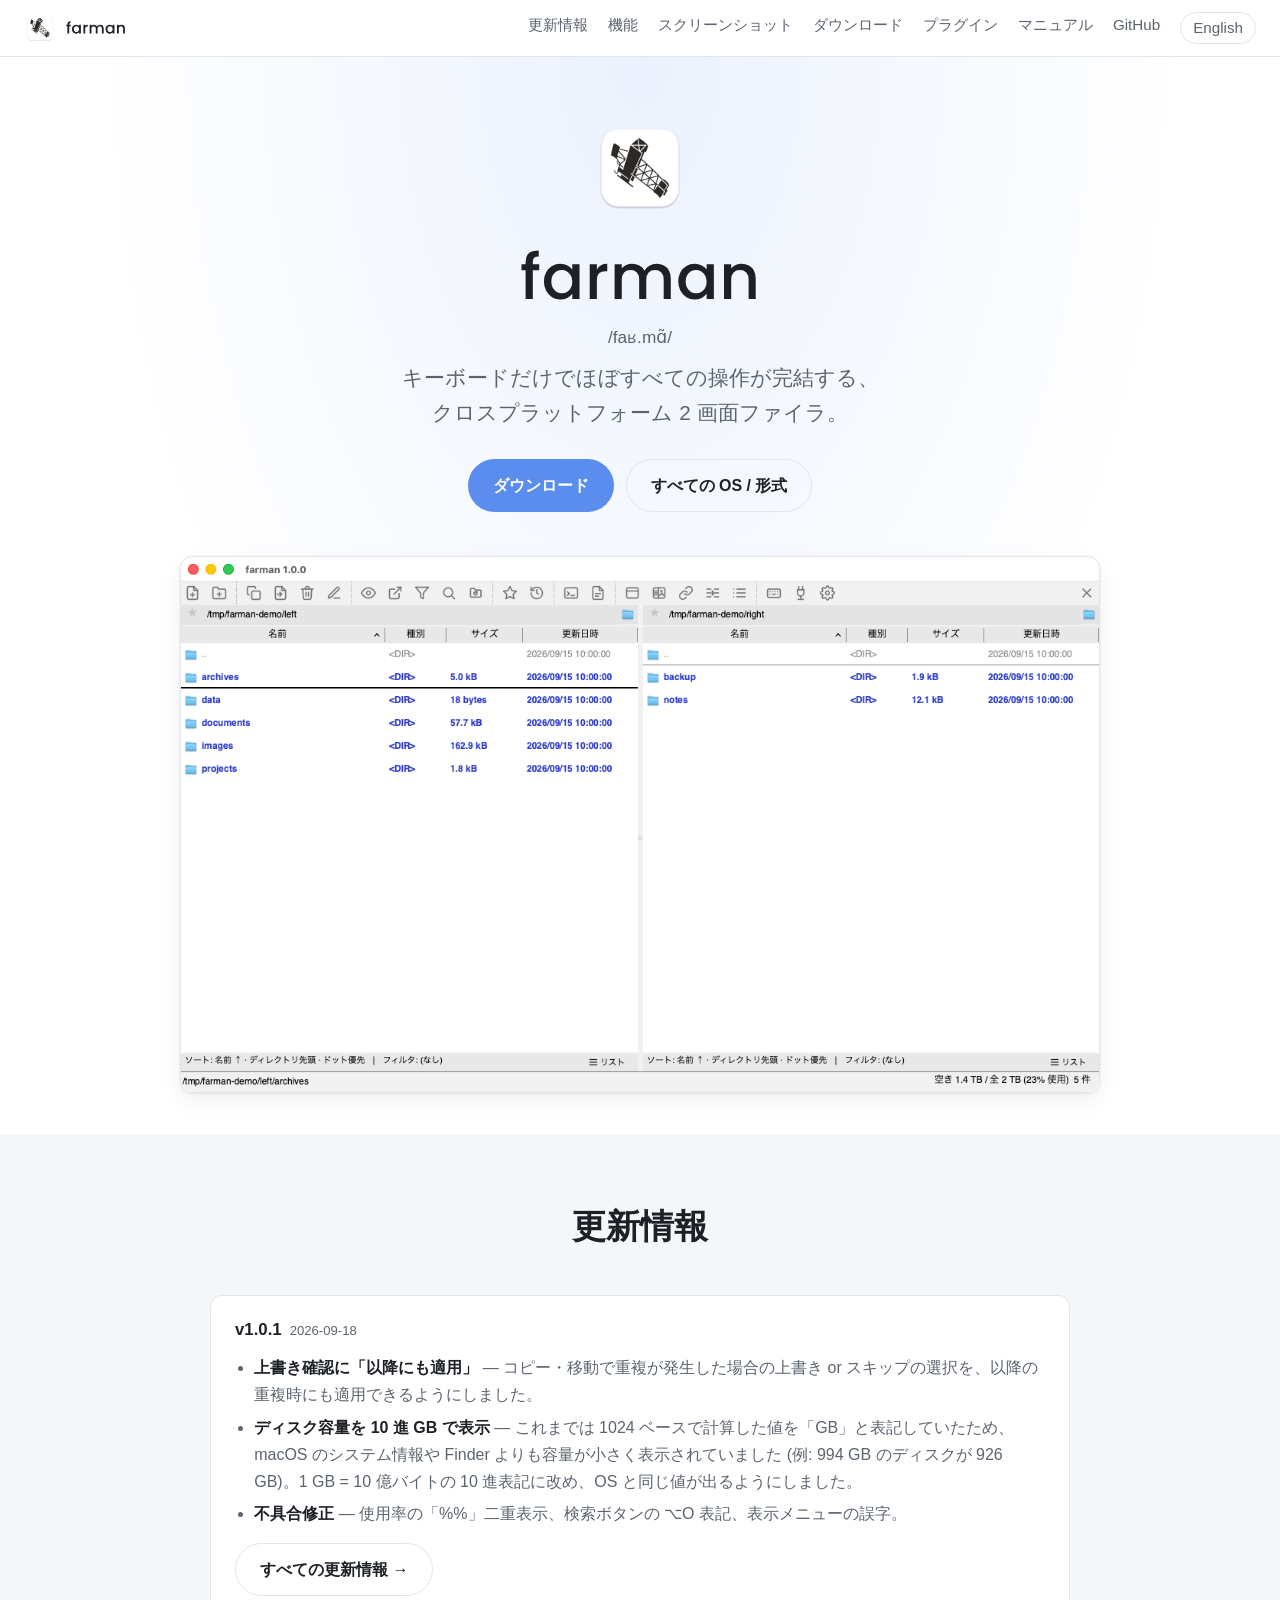
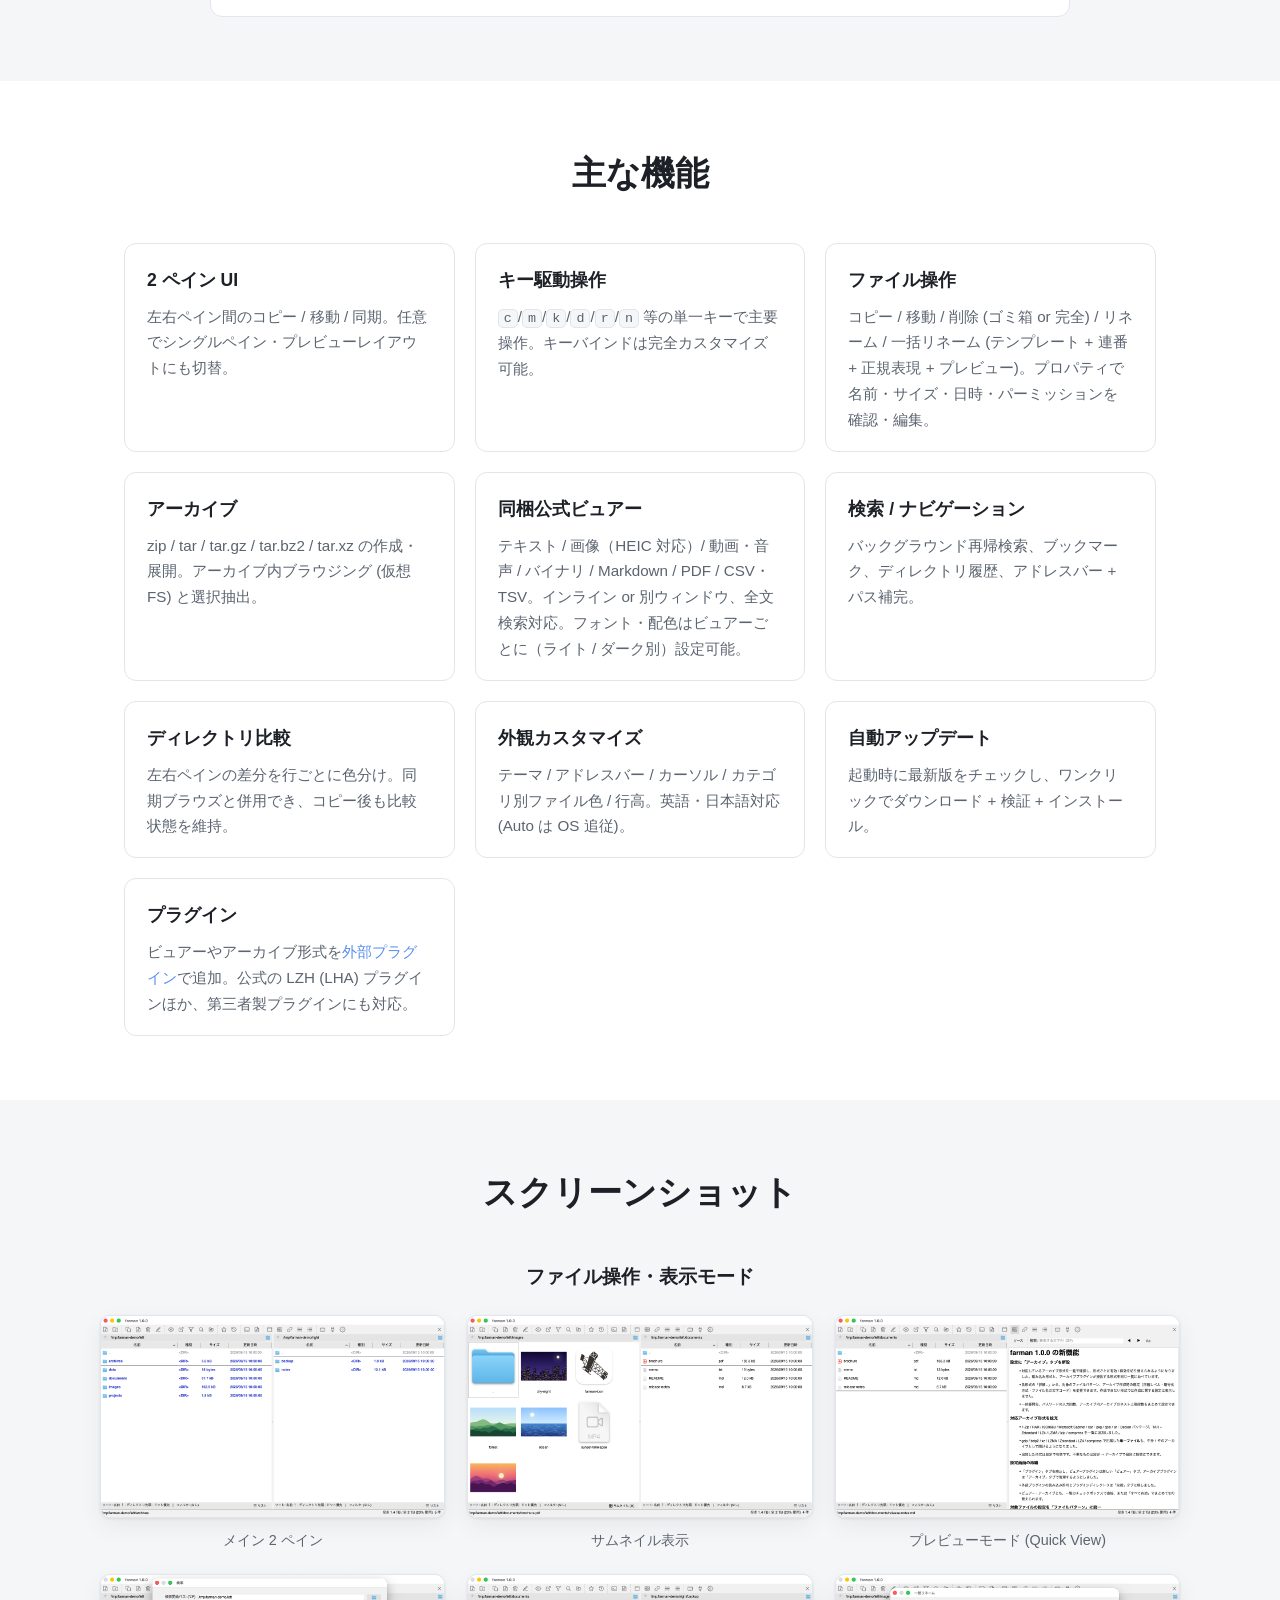
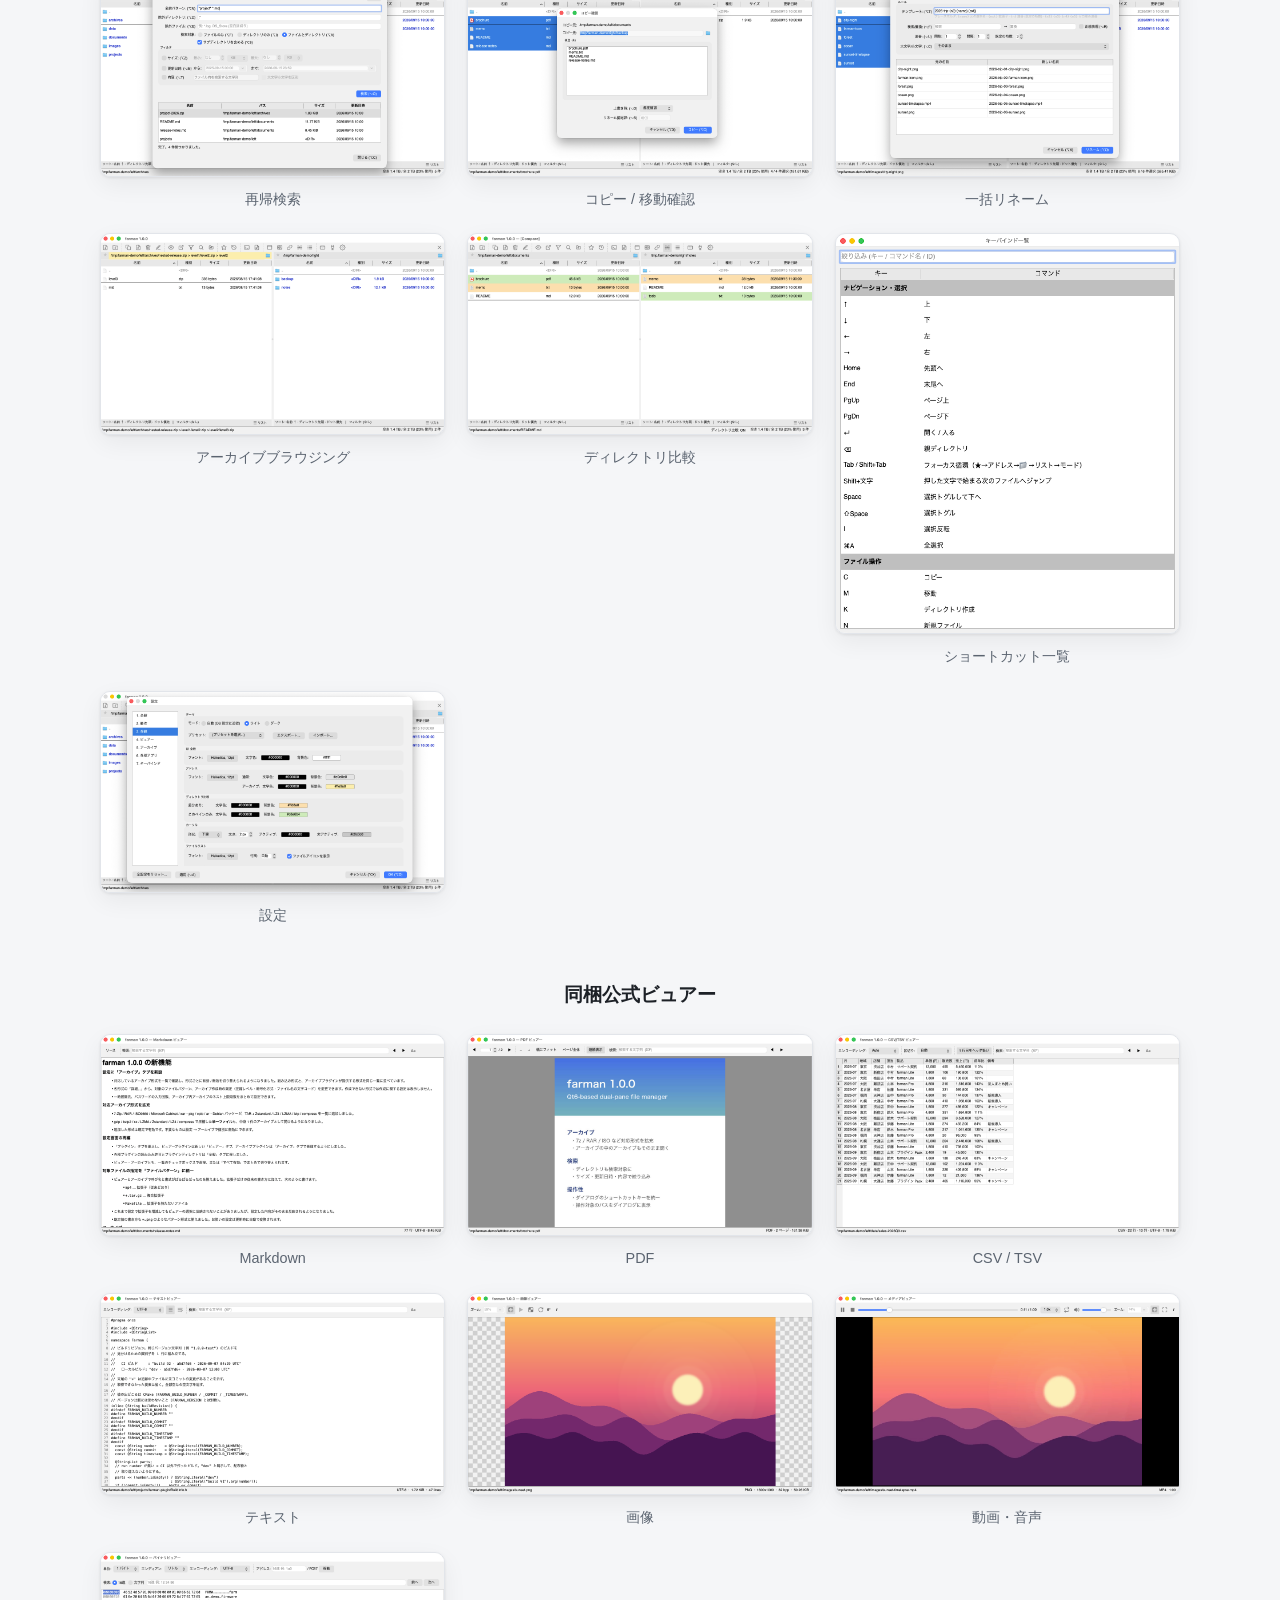
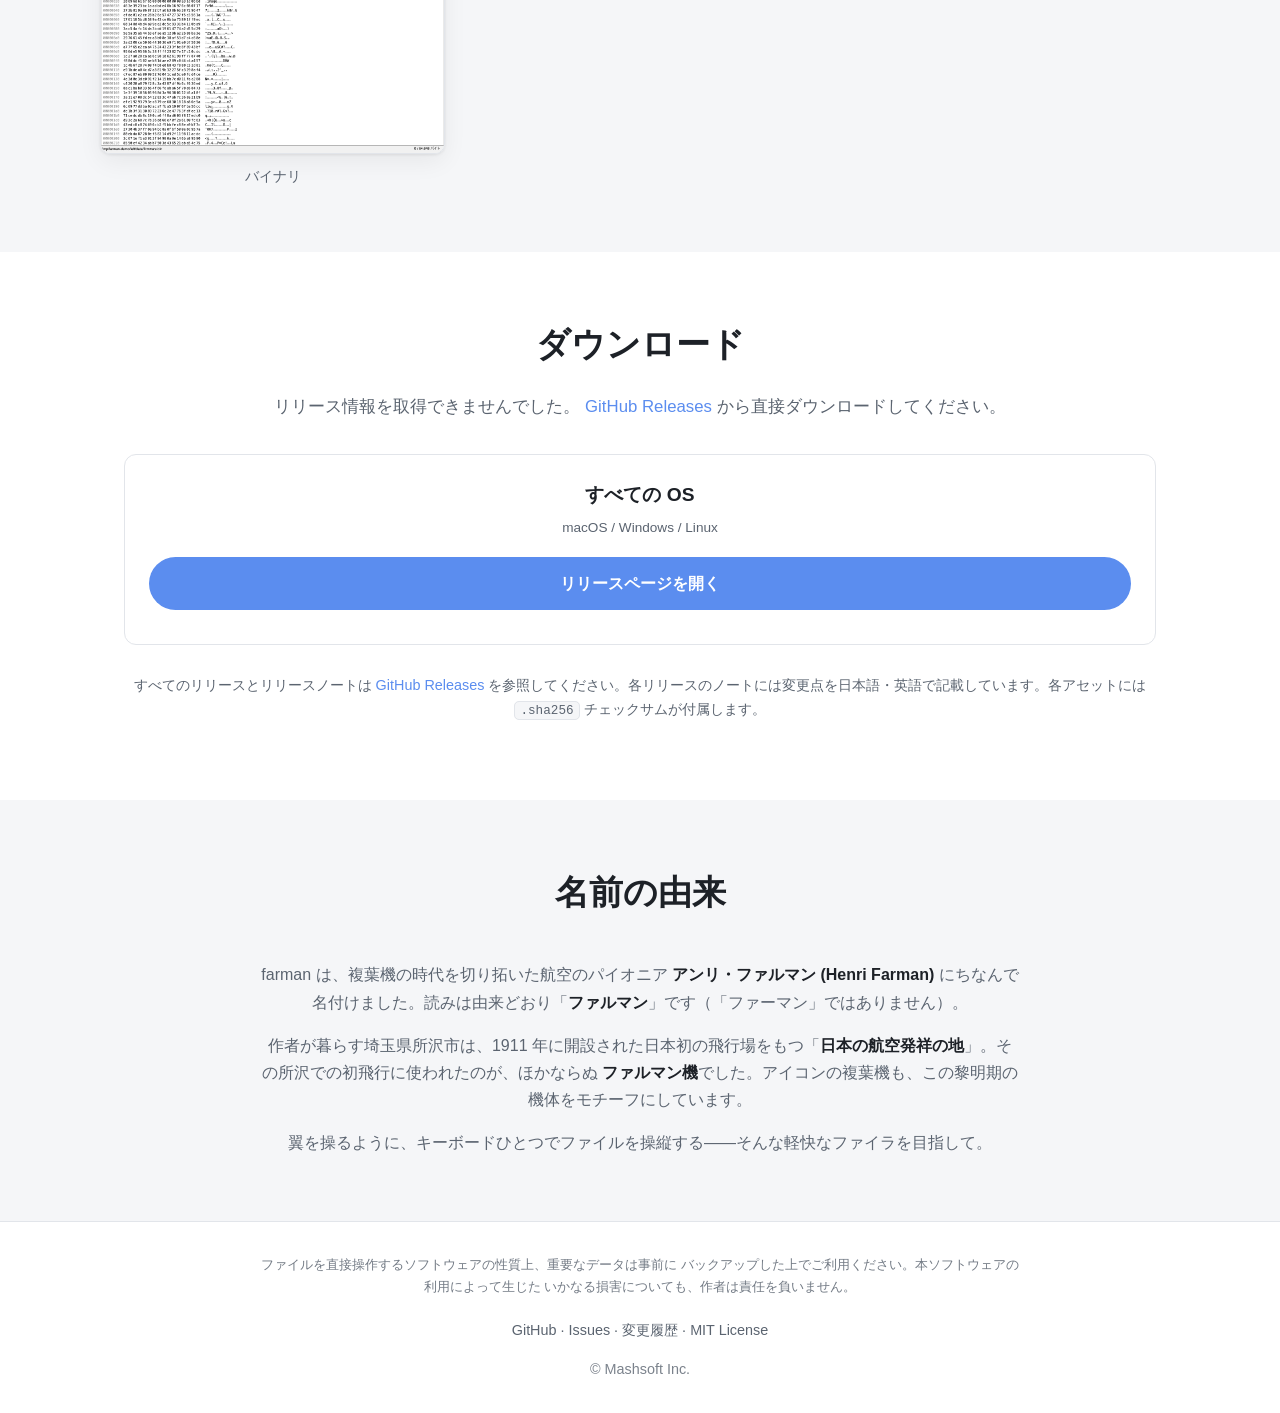
==== docs/index.html @ 5083faee "docs: トップページの 1.0.1 概要でディスク容量の変更内容を具体的に書く 「macOS のシステム情報 / Finder と同じ数値に」だけでは何が起きていて どう直したのかが伝わらないので" ====
<!DOCTYPE html>
<html lang="ja">
<head>
  <meta charset="UTF-8" />
  <meta name="viewport" content="width=device-width, initial-scale=1.0" />
  <title>farman — キーボード駆動のクロスプラットフォーム 2 画面ファイラ</title>
  <meta name="description" content="farman はキーボードだけでほぼすべての操作が完結するクロスプラットフォーム 2 画面ファイラ。macOS / Windows / Linux 対応、MIT ライセンスのオープンソース。" />

  <!-- Open Graph / Twitter -->
  <meta property="og:title" content="farman — キーボード駆動の 2 画面ファイラ" />
  <meta property="og:description" content="キーボードだけでほぼすべての操作が完結するクロスプラットフォーム 2 画面ファイラ。" />
  <meta property="og:type" content="website" />
  <meta property="og:image" content="https://farman.mashsoft.co.jp/ogp.png" />
  <meta property="og:image:width" content="1200" />
  <meta property="og:image:height" content="630" />
  <meta property="og:image:alt" content="farman — キーボード駆動のクロスプラットフォーム 2 画面ファイラ" />
  <meta property="og:url" content="https://farman.mashsoft.co.jp/" />
  <meta property="og:site_name" content="farman" />
  <meta property="og:locale" content="ja_JP" />
  <meta name="twitter:card" content="summary_large_image" />

  <link rel="icon" type="image/png" href="farman-icon.png" />
  <link rel="stylesheet" href="style.css" />
</head>
<body>
  <!-- ===== Header ===== -->
  <header class="site-header">
    <a class="brand" aria-label="farman" href="#top">
      <img src="farman-icon.png" alt="" width="32" height="32" />
      <svg class="brand-wordmark" viewBox="0 0 3820 1400" fill="currentColor" aria-hidden="true"><g transform="translate(0 1050) scale(1 -1)"><path transform="translate(0 0)" d="M306 458H204V0H89V458H24V551H89V590Q89 685 139.5 728.5Q190 772 298 772V677Q246 677 225.0 657.5Q204 638 204 590V551H306Z"/><path transform="translate(344 0)" d="M297 560Q362 560 410.5 534.5Q459 509 488 471V551H603V0H488V82Q459 43 409.0 17.0Q359 -9 295 -9Q224 -9 165.0 27.5Q106 64 71.5 129.5Q37 195 37 278Q37 361 71.5 425.0Q106 489 165.5 524.5Q225 560 297 560ZM321 461Q277 461 239.0 439.5Q201 418 177.5 376.5Q154 335 154 278Q154 221 177.5 178.0Q201 135 239.5 112.5Q278 90 321 90Q365 90 403.0 112.0Q441 134 464.5 176.5Q488 219 488 276Q488 333 464.5 375.0Q441 417 403.0 439.0Q365 461 321 461Z"/><path transform="translate(1034 0)" d="M354 560V442H325Q258 442 223.5 408.0Q189 374 189 290V0H75V551H189V471Q214 513 255.5 536.5Q297 560 354 560Z"/><path transform="translate(1430 0)" d="M969 325V0H856V308Q856 382 819.0 421.5Q782 461 718 461Q654 461 616.5 421.5Q579 382 579 308V0H466V308Q466 382 429.0 421.5Q392 461 328 461Q264 461 226.5 421.5Q189 382 189 308V0H75V551H189V488Q217 522 260.0 541.0Q303 560 352 560Q418 560 470.0 532.0Q522 504 550 451Q575 501 628.0 530.5Q681 560 742 560Q807 560 858.5 533.0Q910 506 939.5 453.0Q969 400 969 325Z"/><path transform="translate(2481 0)" d="M297 560Q362 560 410.5 534.5Q459 509 488 471V551H603V0H488V82Q459 43 409.0 17.0Q359 -9 295 -9Q224 -9 165.0 27.5Q106 64 71.5 129.5Q37 195 37 278Q37 361 71.5 425.0Q106 489 165.5 524.5Q225 560 297 560ZM321 461Q277 461 239.0 439.5Q201 418 177.5 376.5Q154 335 154 278Q154 221 177.5 178.0Q201 135 239.5 112.5Q278 90 321 90Q365 90 403.0 112.0Q441 134 464.5 176.5Q488 219 488 276Q488 333 464.5 375.0Q441 417 403.0 439.0Q365 461 321 461Z"/><path transform="translate(3171 0)" d="M579 325V0H466V308Q466 382 429.0 421.5Q392 461 328 461Q264 461 226.5 421.5Q189 382 189 308V0H75V551H189V488Q217 522 260.5 541.0Q304 560 353 560Q418 560 469.5 533.0Q521 506 550.0 453.0Q579 400 579 325Z"/></g></svg>
    </a>
    <nav class="nav">
      <a href="#whatsnew">更新情報</a>
      <a href="#features">機能</a>
      <a href="#screenshots">スクリーンショット</a>
      <a href="#download">ダウンロード</a>
      <a href="plugins/">プラグイン</a>
      <a href="manual/">マニュアル</a>
      <a href="https://github.com/mashsoft-jp/farman" rel="noopener">GitHub</a>
      <a class="lang-switch" href="en/">English</a>
    </nav>
  </header>

  <!-- ===== Hero ===== -->
  <section class="hero" id="top">
    <div class="hero-inner">
      <img class="hero-logo" src="farman-icon.png" alt="" width="96" height="96" />
      <h1><svg class="hero-wordmark" viewBox="0 0 3820 1400" role="img" aria-label="farman" fill="currentColor"><g transform="translate(0 1050) scale(1 -1)"><path transform="translate(0 0)" d="M306 458H204V0H89V458H24V551H89V590Q89 685 139.5 728.5Q190 772 298 772V677Q246 677 225.0 657.5Q204 638 204 590V551H306Z"/><path transform="translate(344 0)" d="M297 560Q362 560 410.5 534.5Q459 509 488 471V551H603V0H488V82Q459 43 409.0 17.0Q359 -9 295 -9Q224 -9 165.0 27.5Q106 64 71.5 129.5Q37 195 37 278Q37 361 71.5 425.0Q106 489 165.5 524.5Q225 560 297 560ZM321 461Q277 461 239.0 439.5Q201 418 177.5 376.5Q154 335 154 278Q154 221 177.5 178.0Q201 135 239.5 112.5Q278 90 321 90Q365 90 403.0 112.0Q441 134 464.5 176.5Q488 219 488 276Q488 333 464.5 375.0Q441 417 403.0 439.0Q365 461 321 461Z"/><path transform="translate(1034 0)" d="M354 560V442H325Q258 442 223.5 408.0Q189 374 189 290V0H75V551H189V471Q214 513 255.5 536.5Q297 560 354 560Z"/><path transform="translate(1430 0)" d="M969 325V0H856V308Q856 382 819.0 421.5Q782 461 718 461Q654 461 616.5 421.5Q579 382 579 308V0H466V308Q466 382 429.0 421.5Q392 461 328 461Q264 461 226.5 421.5Q189 382 189 308V0H75V551H189V488Q217 522 260.0 541.0Q303 560 352 560Q418 560 470.0 532.0Q522 504 550 451Q575 501 628.0 530.5Q681 560 742 560Q807 560 858.5 533.0Q910 506 939.5 453.0Q969 400 969 325Z"/><path transform="translate(2481 0)" d="M297 560Q362 560 410.5 534.5Q459 509 488 471V551H603V0H488V82Q459 43 409.0 17.0Q359 -9 295 -9Q224 -9 165.0 27.5Q106 64 71.5 129.5Q37 195 37 278Q37 361 71.5 425.0Q106 489 165.5 524.5Q225 560 297 560ZM321 461Q277 461 239.0 439.5Q201 418 177.5 376.5Q154 335 154 278Q154 221 177.5 178.0Q201 135 239.5 112.5Q278 90 321 90Q365 90 403.0 112.0Q441 134 464.5 176.5Q488 219 488 276Q488 333 464.5 375.0Q441 417 403.0 439.0Q365 461 321 461Z"/><path transform="translate(3171 0)" d="M579 325V0H466V308Q466 382 429.0 421.5Q392 461 328 461Q264 461 226.5 421.5Q189 382 189 308V0H75V551H189V488Q217 522 260.5 541.0Q304 560 353 560Q418 560 469.5 533.0Q521 506 550.0 453.0Q579 400 579 325Z"/></g></svg><span class="pron">/faʁ.mɑ̃/</span></h1>
      <p class="tagline">
        キーボードだけでほぼすべての操作が完結する、<br />
        クロスプラットフォーム 2 画面ファイラ。
      </p>

      <div class="hero-cta">
        <a class="btn btn-primary" id="hero-download" href="https://github.com/mashsoft-jp/farman/releases/latest" rel="noopener">
          ダウンロード
        </a>
        <a class="btn btn-ghost" href="#download">すべての OS / 形式</a>
      </div>
      <p class="hero-sub" id="hero-version">最新リリースを取得中…</p>

      <div class="hero-shot">
        <img src="screenshots/01-main-2pane.png" alt="farman のメイン 2 ペイン画面" loading="lazy" />
      </div>
    </div>
  </section>

  <!-- ===== What's new (概要。全文は /whatsnew/) ===== -->
  <section class="section section-alt" id="whatsnew">
    <h2>更新情報</h2>
    <div class="wn-summary">
      <p class="wn-summary-head">v1.0.1<span class="wn-summary-date">2026-09-18</span></p>
      <ul class="wn-summary-list">
        <li><strong>上書き確認に「以降にも適用」</strong> — コピー・移動で重複が発生した場合の上書き or スキップの選択を、以降の重複時にも適用できるようにしました。</li>
        <li><strong>ディスク容量を 10 進 GB で表示</strong> — これまでは 1024 ベースで計算した値を「GB」と表記していたため、macOS のシステム情報や Finder よりも容量が小さく表示されていました (例: 994 GB のディスクが 926 GB)。1 GB = 10 億バイトの 10 進表記に改め、OS と同じ値が出るようにしました。</li>
        <li><strong>不具合修正</strong> — 使用率の「%%」二重表示、検索ボタンの ⌥O 表記、表示メニューの誤字。</li>
      </ul>
      <a class="btn btn-ghost" href="whatsnew/">すべての更新情報 →</a>
    </div>
  </section>

  <!-- ===== Features ===== -->
  <section class="section" id="features">
    <h2>主な機能</h2>
    <div class="feature-grid">
      <div class="feature">
        <h3>2 ペイン UI</h3>
        <p>左右ペイン間のコピー / 移動 / 同期。任意でシングルペイン・プレビューレイアウトにも切替。</p>
      </div>
      <div class="feature">
        <h3>キー駆動操作</h3>
        <p><code>c</code>/<code>m</code>/<code>k</code>/<code>d</code>/<code>r</code>/<code>n</code> 等の単一キーで主要操作。キーバインドは完全カスタマイズ可能。</p>
      </div>
      <div class="feature">
        <h3>ファイル操作</h3>
        <p>コピー / 移動 / 削除 (ゴミ箱 or 完全) / リネーム / 一括リネーム (テンプレート + 連番 + 正規表現 + プレビュー)。プロパティで名前・サイズ・日時・パーミッションを確認・編集。</p>
      </div>
      <div class="feature">
        <h3>アーカイブ</h3>
        <p>zip / tar / tar.gz / tar.bz2 / tar.xz の作成・展開。アーカイブ内ブラウジング (仮想 FS) と選択抽出。</p>
      </div>
      <div class="feature">
        <h3>同梱公式ビュアー</h3>
        <p>テキスト / 画像（HEIC 対応）/ 動画・音声 / バイナリ / Markdown / PDF / CSV・TSV。インライン or 別ウィンドウ、全文検索対応。フォント・配色はビュアーごとに（ライト / ダーク別）設定可能。</p>
      </div>
      <div class="feature">
        <h3>検索 / ナビゲーション</h3>
        <p>バックグラウンド再帰検索、ブックマーク、ディレクトリ履歴、アドレスバー + パス補完。</p>
      </div>
      <div class="feature">
        <h3>ディレクトリ比較</h3>
        <p>左右ペインの差分を行ごとに色分け。同期ブラウズと併用でき、コピー後も比較状態を維持。</p>
      </div>
      <div class="feature">
        <h3>外観カスタマイズ</h3>
        <p>テーマ / アドレスバー / カーソル / カテゴリ別ファイル色 / 行高。英語・日本語対応 (Auto は OS 追従)。</p>
      </div>
      <div class="feature">
        <h3>自動アップデート</h3>
        <p>起動時に最新版をチェックし、ワンクリックでダウンロード + 検証 + インストール。</p>
      </div>
      <div class="feature">
        <h3>プラグイン</h3>
        <p>ビュアーやアーカイブ形式を<a href="plugins/">外部プラグイン</a>で追加。公式の LZH (LHA) プラグインほか、第三者製プラグインにも対応。</p>
      </div>
    </div>
  </section>

  <!-- ===== Screenshots ===== -->
  <section class="section section-alt" id="screenshots">
    <h2>スクリーンショット</h2>

    <h3 class="shot-group">ファイル操作・表示モード</h3>
    <div class="shot-grid">
      <figure><img src="screenshots/01-main-2pane.png" alt="メイン 2 ペイン" loading="lazy" /><figcaption>メイン 2 ペイン</figcaption></figure>
      <figure><img src="screenshots/14-thumbnail-view.png" alt="サムネイル表示" loading="lazy" /><figcaption>サムネイル表示</figcaption></figure>
      <figure><img src="screenshots/34-preview-mode.png" alt="プレビューモード" loading="lazy" /><figcaption>プレビューモード (Quick View)</figcaption></figure>
      <figure><img src="screenshots/16-search.png" alt="再帰検索" loading="lazy" /><figcaption>再帰検索</figcaption></figure>
      <figure><img src="screenshots/06-transfer-confirm.png" alt="コピー / 移動確認" loading="lazy" /><figcaption>コピー / 移動確認</figcaption></figure>
      <figure><img src="screenshots/17-bulk-rename.png" alt="一括リネーム" loading="lazy" /><figcaption>一括リネーム</figcaption></figure>
      <figure><img src="screenshots/02-archive-browsing.png" alt="アーカイブブラウジング" loading="lazy" /><figcaption>アーカイブブラウジング</figcaption></figure>
      <figure><img src="screenshots/03-directory-compare.png" alt="ディレクトリ比較" loading="lazy" /><figcaption>ディレクトリ比較</figcaption></figure>
      <figure><img src="screenshots/04-shortcut-list.png" alt="ショートカット一覧" loading="lazy" /><figcaption>ショートカット一覧</figcaption></figure>
      <figure><img src="screenshots/33-settings-appearance.png" alt="設定" loading="lazy" /><figcaption>設定</figcaption></figure>
    </div>

    <h3 class="shot-group">同梱公式ビュアー</h3>
    <div class="shot-grid">
      <figure><img src="screenshots/11-markdown-viewer.png" alt="Markdown ビュアー" loading="lazy" /><figcaption>Markdown</figcaption></figure>
      <figure><img src="screenshots/12-pdf-viewer.png" alt="PDF ビュアー" loading="lazy" /><figcaption>PDF</figcaption></figure>
      <figure><img src="screenshots/13-csv-viewer.png" alt="CSV / TSV ビュアー" loading="lazy" /><figcaption>CSV / TSV</figcaption></figure>
      <figure><img src="screenshots/07-text-viewer.png" alt="テキストビュアー" loading="lazy" /><figcaption>テキスト</figcaption></figure>
      <figure><img src="screenshots/08-image-viewer.png" alt="画像ビュアー" loading="lazy" /><figcaption>画像</figcaption></figure>
      <figure><img src="screenshots/10-media-viewer.png" alt="動画・音声ビュアー" loading="lazy" /><figcaption>動画・音声</figcaption></figure>
      <figure><img src="screenshots/09-binary-viewer.png" alt="バイナリビュアー" loading="lazy" /><figcaption>バイナリ</figcaption></figure>
    </div>
  </section>

  <!-- ===== Download ===== -->
  <section class="section" id="download">
    <h2>ダウンロード</h2>
    <p class="download-version" id="download-version">最新リリースを取得中…</p>

    <div class="download-grid" id="download-grid">
      <!-- download.js が各 OS のカードを差し込む。JS 無効時のフォールバックは下記。 -->
    </div>

    <noscript>
      <p class="fallback">
        JavaScript が無効です。
        <a href="https://github.com/mashsoft-jp/farman/releases/latest" rel="noopener">GitHub Releases</a>
        から各 OS のインストーラを直接ダウンロードしてください。
      </p>
    </noscript>

    <p class="download-note">
      すべてのリリースとリリースノートは
      <a href="https://github.com/mashsoft-jp/farman/releases" rel="noopener">GitHub Releases</a>
      を参照してください。各リリースのノートには変更点を日本語・英語で記載しています。各アセットには <code>.sha256</code> チェックサムが付属します。
    </p>
  </section>

  <!-- ===== About the name ===== -->
  <section class="section section-alt" id="about-name">
    <h2>名前の由来</h2>
    <div class="about-name">
      <p>farman は、複葉機の時代を切り拓いた航空のパイオニア <strong>アンリ・ファルマン (Henri Farman)</strong> にちなんで名付けました。読みは由来どおり「<strong>ファルマン</strong>」です（「ファーマン」ではありません）。</p>
      <p>作者が暮らす埼玉県所沢市は、1911 年に開設された日本初の飛行場をもつ「<strong>日本の航空発祥の地</strong>」。その所沢での初飛行に使われたのが、ほかならぬ <strong>ファルマン機</strong>でした。アイコンの複葉機も、この黎明期の機体をモチーフにしています。</p>
      <p>翼を操るように、キーボードひとつでファイルを操縦する——そんな軽快なファイラを目指して。</p>
    </div>
  </section>

  <!-- ===== Footer ===== -->
  <footer class="site-footer">
    <p class="disclaimer">
      ファイルを直接操作するソフトウェアの性質上、重要なデータは事前に
      バックアップした上でご利用ください。本ソフトウェアの利用によって生じた
      いかなる損害についても、作者は責任を負いません。
    </p>
    <p>
      <a href="https://github.com/mashsoft-jp/farman" rel="noopener">GitHub</a> ·
      <a href="https://github.com/mashsoft-jp/farman/issues" rel="noopener">Issues</a> ·
      <a href="https://github.com/mashsoft-jp/farman/releases" rel="noopener">変更履歴</a> ·
      <a href="https://github.com/mashsoft-jp/farman/blob/main/LICENSE" rel="noopener">MIT License</a>
    </p>
    <p class="copyright">© <a href="https://www.mashsoft.co.jp/" rel="noopener">Mashsoft Inc.</a></p>
  </footer>

  <script src="download.js"></script>
  <script src="site.js"></script>
</body>
</html>
---- docs/style.css ----
/* ===== farman landing page ===== */
/* 依存ゼロ。light / dark は prefers-color-scheme で自動切替。 */

:root {
  --bg:        #ffffff;
  --bg-alt:    #f5f6f8;
  --fg:        #1d2127;
  --fg-muted:  #5b6470;
  --border:    #e2e5ea;
  --accent:    #5b8def;
  --accent-fg: #ffffff;
  --card:      #ffffff;
  --shadow:    0 1px 3px rgba(0,0,0,.08), 0 8px 24px rgba(0,0,0,.06);
  --radius:    12px;
  --maxw:      1080px;
}

@media (prefers-color-scheme: dark) {
  :root {
    --bg:        #0f1216;
    --bg-alt:    #161a20;
    --fg:        #e6e9ee;
    --fg-muted:  #9aa4b2;
    --border:    #262c35;
    --accent:    #6f9bf5;
    --accent-fg: #0f1216;
    --card:      #161a20;
    --shadow:    0 1px 3px rgba(0,0,0,.4), 0 8px 24px rgba(0,0,0,.3);
  }
}

* { box-sizing: border-box; }

html { scroll-behavior: smooth; }

body {
  margin: 0;
  font-family: -apple-system, BlinkMacSystemFont, "Segoe UI", "Hiragino Sans",
               "Noto Sans JP", Meiryo, sans-serif;
  color: var(--fg);
  background: var(--bg);
  line-height: 1.7;
  -webkit-font-smoothing: antialiased;
}

a { color: var(--accent); text-decoration: none; }
a:hover { text-decoration: underline; }

code {
  font-family: "SF Mono", "JetBrains Mono", Menlo, Consolas, monospace;
  font-size: .88em;
  background: var(--bg-alt);
  border: 1px solid var(--border);
  border-radius: 5px;
  padding: 1px 5px;
}

/* ===== Header ===== */
.site-header {
  position: sticky;
  top: 0;
  z-index: 10;
  display: flex;
  align-items: center;
  justify-content: space-between;
  gap: 16px;
  padding: 12px 24px;
  background: color-mix(in srgb, var(--bg) 86%, transparent);
  backdrop-filter: blur(10px);
  border-bottom: 1px solid var(--border);
}
.brand {
  display: flex;
  align-items: center;
  gap: 10px;
  font-weight: 700;
  font-size: 1.15rem;
  color: var(--fg);
}
.brand:hover { text-decoration: none; }
.brand-wordmark { height: 22px; width: auto; display: block; }
.nav { display: flex; gap: 20px; flex-wrap: wrap; }
.nav a { color: var(--fg-muted); font-size: .95rem; }
.nav a:hover { color: var(--fg); text-decoration: none; }
.lang-switch {
  border: 1px solid var(--border);
  border-radius: 999px;
  padding: 2px 12px;
}
.lang-switch:hover { background: var(--bg-alt); }

/* ===== "New" バッジ (過去 1 か月以内にリリースされたプラグイン。site.js /
   plugins.js が GitHub Releases の公開日から判定して付与する) ===== */
.badge-new {
  display: inline-block;
  vertical-align: middle;
  margin-left: 6px;
  padding: 1px 7px 2px;
  border-radius: 999px;
  font-size: .62rem;
  font-weight: 700;
  line-height: 1.4;
  letter-spacing: .04em;
  text-transform: uppercase;
  color: var(--accent-fg);
  background: var(--accent);
}
.nav a .badge-new { margin-left: 4px; font-size: .58rem; position: relative; top: -1px; }

/* ===== Hero ===== */
.hero {
  padding: 64px 24px 32px;
  text-align: center;
  background: radial-gradient(ellipse at top,
              color-mix(in srgb, var(--accent) 12%, transparent), transparent 60%);
}
.hero-inner { max-width: var(--maxw); margin: 0 auto; }
.hero-logo { margin-bottom: 8px; }
.hero-wordmark { height: clamp(52px, 13vw, 88px); width: auto; display: block; margin: 0 auto; color: var(--fg); }
.hero h1 {
  font-size: clamp(2.4rem, 6vw, 3.6rem);
  margin: 0 0 12px;
  letter-spacing: -.02em;
  line-height: 1.1;
}
.hero h1 .pron {
  display: block;
  font-size: .3em;
  font-weight: 400;
  color: var(--fg-muted);
  letter-spacing: 0;
  line-height: 1.3;
  margin: .25em 0 0;
  white-space: nowrap;
}
.tagline {
  font-size: clamp(1.05rem, 2.4vw, 1.3rem);
  color: var(--fg-muted);
  margin: 0 auto 28px;
  max-width: 620px;
}
.hero-cta {
  display: flex;
  gap: 12px;
  justify-content: center;
  flex-wrap: wrap;
}
.hero-sub {
  color: var(--fg-muted);
  font-size: .9rem;
  margin: 14px 0 0;
}
.hero-shot {
  margin: 44px auto 0;
  max-width: 920px;
}
.hero-shot img {
  width: 100%;
  height: auto;
  border-radius: var(--radius);
  border: 1px solid var(--border);
  box-shadow: var(--shadow);
  cursor: zoom-in;
  transition: transform .18s ease, box-shadow .18s ease;
  transform-origin: center;
}
.hero-shot img:hover {
  transform: scale(1.025);
  box-shadow: 0 2px 6px rgba(0,0,0,.10), 0 14px 34px rgba(0,0,0,.12);
}

/* ===== Buttons ===== */
.btn {
  display: inline-block;
  padding: 12px 24px;
  border-radius: 999px;
  font-weight: 600;
  font-size: 1rem;
  border: 1px solid transparent;
  cursor: pointer;
  transition: transform .08s ease, background .15s ease, border-color .15s ease;
}
.btn:hover { text-decoration: none; transform: translateY(-1px); }
.btn-primary { background: var(--accent); color: var(--accent-fg); }
.btn-primary:hover { background: color-mix(in srgb, var(--accent) 88%, #000); }
.btn-ghost { background: transparent; color: var(--fg); border-color: var(--border); }
.btn-ghost:hover { background: var(--bg-alt); }

/* ===== Sections ===== */
.section { padding: 64px 24px; max-width: var(--maxw); margin: 0 auto; }
.section-alt { max-width: none; background: var(--bg-alt); }
.section-alt > * { max-width: var(--maxw); margin-left: auto; margin-right: auto; }
.section h2 {
  font-size: clamp(1.6rem, 4vw, 2.1rem);
  text-align: center;
  margin: 0 auto 40px;
}

/* ===== Feature grid ===== */
.feature-grid {
  display: grid;
  grid-template-columns: repeat(auto-fit, minmax(260px, 1fr));
  gap: 20px;
}
.feature {
  background: var(--card);
  border: 1px solid var(--border);
  border-radius: var(--radius);
  padding: 22px 22px 18px;
}
.feature h3 { margin: 0 0 8px; font-size: 1.1rem; }
.feature p { margin: 0; color: var(--fg-muted); font-size: .95rem; }

/* ===== Screenshots ===== */
.shot-group {
  text-align: center;
  font-size: 1.2rem;
  font-weight: 700;
  color: var(--fg);
  margin: 48px auto 22px;
}
.shot-group:first-of-type { margin-top: 0; }
.shot-grid + .shot-group { margin-top: 52px; }
.shot-grid {
  display: grid;
  grid-template-columns: repeat(auto-fit, minmax(300px, 1fr));
  gap: 22px;
}
.shot-grid figure {
  position: relative;
  margin: 0;
}
.shot-grid figure:hover { z-index: 1; }
.shot-grid img {
  width: 100%;
  height: auto;
  border-radius: 10px;
  border: 1px solid var(--border);
  box-shadow: var(--shadow);
  display: block;
  cursor: zoom-in;
  transition: transform .18s ease, box-shadow .18s ease;
  transform-origin: center;
}
.shot-grid img:hover {
  transform: scale(1.035);
  box-shadow: 0 2px 6px rgba(0,0,0,.10), 0 14px 34px rgba(0,0,0,.12);
}
.shot-grid figcaption {
  text-align: center;
  color: var(--fg-muted);
  font-size: .9rem;
  margin-top: 10px;
}

/* ===== Screenshot dialog ===== */
.shot-dialog {
  width: min-content;
  max-width: calc(100vw - 32px);
  max-height: calc(100vh - 32px);
  padding: 0;
  overflow: auto;
  background: transparent;
  border: 0;
}
.shot-dialog::backdrop {
  background: rgba(0,0,0,.72);
  backdrop-filter: blur(2px);
}
.shot-dialog img {
  display: block;
  width: auto;
  max-width: none;
  height: auto;
  border-radius: 8px;
  border: 1px solid color-mix(in srgb, #fff 22%, transparent);
  box-shadow: 0 18px 60px rgba(0,0,0,.42);
}
.shot-dialog button {
  position: sticky;
  top: 10px;
  float: right;
  z-index: 1;
  width: 36px;
  height: 36px;
  margin: 10px 10px -46px 0;
  border: 1px solid rgba(255,255,255,.35);
  border-radius: 999px;
  color: #fff;
  background: rgba(0,0,0,.58);
  font: inherit;
  font-size: 1.35rem;
  line-height: 1;
  cursor: pointer;
}
.shot-dialog button:hover { background: rgba(0,0,0,.78); }

@media (prefers-reduced-motion: reduce) {
  .hero-shot img,
  .shot-grid img,
  .hero-shot img:hover,
  .shot-grid img:hover {
    transition: none;
    transform: none;
  }
}

/* ===== Download ===== */
.download-version, .download-note, .fallback {
  text-align: center;
  color: var(--fg-muted);
}
.download-version { font-size: 1.05rem; margin: -20px 0 32px; }
.download-grid {
  display: grid;
  grid-template-columns: repeat(auto-fit, minmax(280px, 1fr));
  gap: 20px;
  margin-bottom: 28px;
}
.dl-card {
  background: var(--card);
  border: 1px solid var(--border);
  border-radius: var(--radius);
  padding: 24px;
  text-align: center;
}
.dl-card.is-current {
  border-color: var(--accent);
  box-shadow: 0 0 0 3px color-mix(in srgb, var(--accent) 24%, transparent);
}
.dl-os { font-size: 1.2rem; font-weight: 700; margin: 0 0 4px; }
.dl-arch { color: var(--fg-muted); font-size: .85rem; margin: 0 0 18px; }
.dl-card .btn { width: 100%; margin-bottom: 10px; }
.dl-secondary {
  display: block;
  font-size: .9rem;
  color: var(--fg-muted);
}
.dl-note {
  margin: 14px 0 0;
  font-size: .78rem;
  line-height: 1.6;
  color: var(--fg-muted);
  text-align: left;
  opacity: .9;
}
.download-note { font-size: .9rem; margin-top: 8px; }

/* ===== What's new — 概要カード (トップページ、ヒーロー直下) ===== */
.wn-summary {
  max-width: 860px;
  margin: 0 auto;
  background: var(--card);
  border: 1px solid var(--border);
  border-radius: var(--radius);
  padding: 20px 24px;
  text-align: left;
}
.wn-summary-head { font-weight: 600; font-size: 1.05rem; margin: 0 0 10px; }
.wn-summary-date { color: var(--fg-muted); font-weight: 400; font-size: .82rem; margin-left: 8px; }
.wn-summary-list { margin: 0 0 16px; padding-left: 1.2em; }
.wn-summary-list li { margin: 0 0 5px; color: var(--fg-muted); }
.wn-summary-list li strong { color: var(--fg); font-weight: 600; }

/* ===== What's new — 履歴ページ本文 (.manual 内、バージョンごと) ===== */
.whatsnew h3 { font-size: 1.08rem; margin: 22px 0 8px; }
.whatsnew p { margin: 0 0 10px; }
.whatsnew ul { margin: 0 0 14px; padding-left: 1.3em; color: var(--fg-muted); }
.whatsnew li { margin: 0 0 6px; }
.whatsnew strong { color: var(--fg); font-weight: 600; }
.wn-date { color: var(--fg-muted); font-weight: 400; font-size: .62em; margin-left: 10px; letter-spacing: 0; }
.wn-note { margin: 24px 0 0; color: var(--fg-muted); font-size: .9rem; }

/* ===== About the name ===== */
.about-name {
  max-width: 760px;
  margin: 0 auto;
  text-align: center;
  color: var(--fg-muted);
}
.about-name p { margin: 0 0 16px; }
.about-name p:last-child { margin-bottom: 0; }
.about-name strong { color: var(--fg); font-weight: 600; }

/* ===== Manual (filterable single page) ===== */
.manual { max-width: var(--maxw); margin: 0 auto; padding: 36px 24px 64px; }
.manual h1 { font-size: clamp(1.8rem, 4vw, 2.4rem); margin: 0 0 10px; letter-spacing: -.01em; }
.manual-lead { color: var(--fg-muted); margin: 0 0 20px; }
.manual [hidden] { display: none !important; }

.manual-search {
  position: sticky;
  top: 57px;
  z-index: 5;
  display: flex;
  align-items: center;
  background: var(--bg);
  padding: 10px 0;
  margin: 0 0 6px;
  border-bottom: 1px solid var(--border);
}
.manual-search input {
  flex: 1;
  font: inherit;
  font-size: 1rem;
  padding: 11px 40px 11px 16px;
  color: var(--fg);
  background: var(--bg-alt);
  border: 1px solid var(--border);
  border-radius: 999px;
  outline: none;
}
.manual-search input:focus {
  border-color: var(--accent);
  box-shadow: 0 0 0 3px color-mix(in srgb, var(--accent) 22%, transparent);
}
#manual-q-clear {
  margin-left: -34px;
  width: 26px; height: 26px;
  border: none; border-radius: 999px;
  background: var(--border); color: var(--fg);
  font-size: 1rem; line-height: 1; cursor: pointer;
}
#manual-q-clear:hover { background: var(--fg-muted); color: var(--bg); }
.manual-noresults { color: var(--fg-muted); margin: 16px 0; }

/* ===== Manual 2-column layout: sticky sidebar TOC + content ===== */
.manual-body {
  display: grid;
  grid-template-columns: 210px minmax(0, 1fr);
  gap: 40px;
  align-items: start;
  margin-top: 16px;
}
.manual-toc {
  position: sticky;
  top: 84px;
  display: flex;
  flex-direction: column;
  gap: 3px;
  margin: 0;
  max-height: calc(100vh - 110px);
  overflow-y: auto;
}
.manual-toc a {
  font-size: .9rem;
  padding: 6px 12px;
  border: 1px solid transparent;
  border-radius: 8px;
  color: var(--fg-muted);
  white-space: nowrap;
  overflow: hidden;
  text-overflow: ellipsis;
}
.manual-toc a:hover { background: var(--bg-alt); color: var(--fg); text-decoration: none; }
.manual-toc a.active {
  background: var(--accent);
  color: var(--accent-fg);
  border-color: var(--accent);
  font-weight: 600;
}
.manual-content { min-width: 0; }
/* 狭い画面では従来どおり横並びチップ + 本文は 1 カラム */
@media (max-width: 820px) {
  .manual-body { grid-template-columns: 1fr; gap: 0; }
  .manual-toc {
    position: static; max-height: none; overflow: visible;
    flex-direction: row; flex-wrap: wrap; gap: 8px; margin: 16px 0 8px;
  }
  .manual-toc a { border-color: var(--border); border-radius: 999px; padding: 5px 13px; }
  .manual-toc a.active { border-color: var(--accent); }
}

.doc-section { scroll-margin-top: 120px; padding-top: 12px; }
.doc-section > h2 {
  font-size: 1.4rem;
  margin: 28px 0 14px;
  padding-bottom: 8px;
  border-bottom: 1px solid var(--border);
}
.f-subhead { font-size: 1.05rem; margin: 22px 0 10px; color: var(--fg); }
.doc-list { margin: 0; padding-left: 1.3em; }
.doc-list li { margin: 0 0 9px; }
.doc-note { color: var(--fg-muted); font-size: .92rem; margin: 0 0 12px; }

.kb-table { width: 100%; border-collapse: collapse; margin: 0 0 8px; font-size: .95rem; }
.kb-table th, .kb-table td {
  text-align: left; padding: 8px 12px;
  border-bottom: 1px solid var(--border); vertical-align: top;
}
.kb-table th { color: var(--fg-muted); font-weight: 600; font-size: .85rem; }
.kb-table td:first-child { width: 32%; white-space: nowrap; }
kbd {
  font-family: "SF Mono", "JetBrains Mono", Menlo, Consolas, monospace;
  font-size: .82em;
  padding: 2px 7px;
  background: var(--bg-alt);
  border: 1px solid var(--border);
  border-bottom-width: 2px;
  border-radius: 6px;
  white-space: nowrap;
}
.manual mark {
  background: color-mix(in srgb, var(--accent) 30%, transparent);
  color: inherit;
  border-radius: 3px;
  padding: 0 1px;
}
.manual-foot-note { margin: 40px 0 0; color: var(--fg-muted); font-size: .9rem; }

/* ===== Footer ===== */
.site-footer {
  border-top: 1px solid var(--border);
  padding: 32px 24px;
  text-align: center;
  color: var(--fg-muted);
  font-size: .9rem;
}
.site-footer a { color: var(--fg-muted); }
.site-footer a:hover { color: var(--fg); }
.copyright { margin: 8px 0 0; opacity: .8; }
.disclaimer {
  max-width: 760px;
  margin: 0 auto 20px;
  font-size: .82rem;
  line-height: 1.7;
  opacity: .85;
}
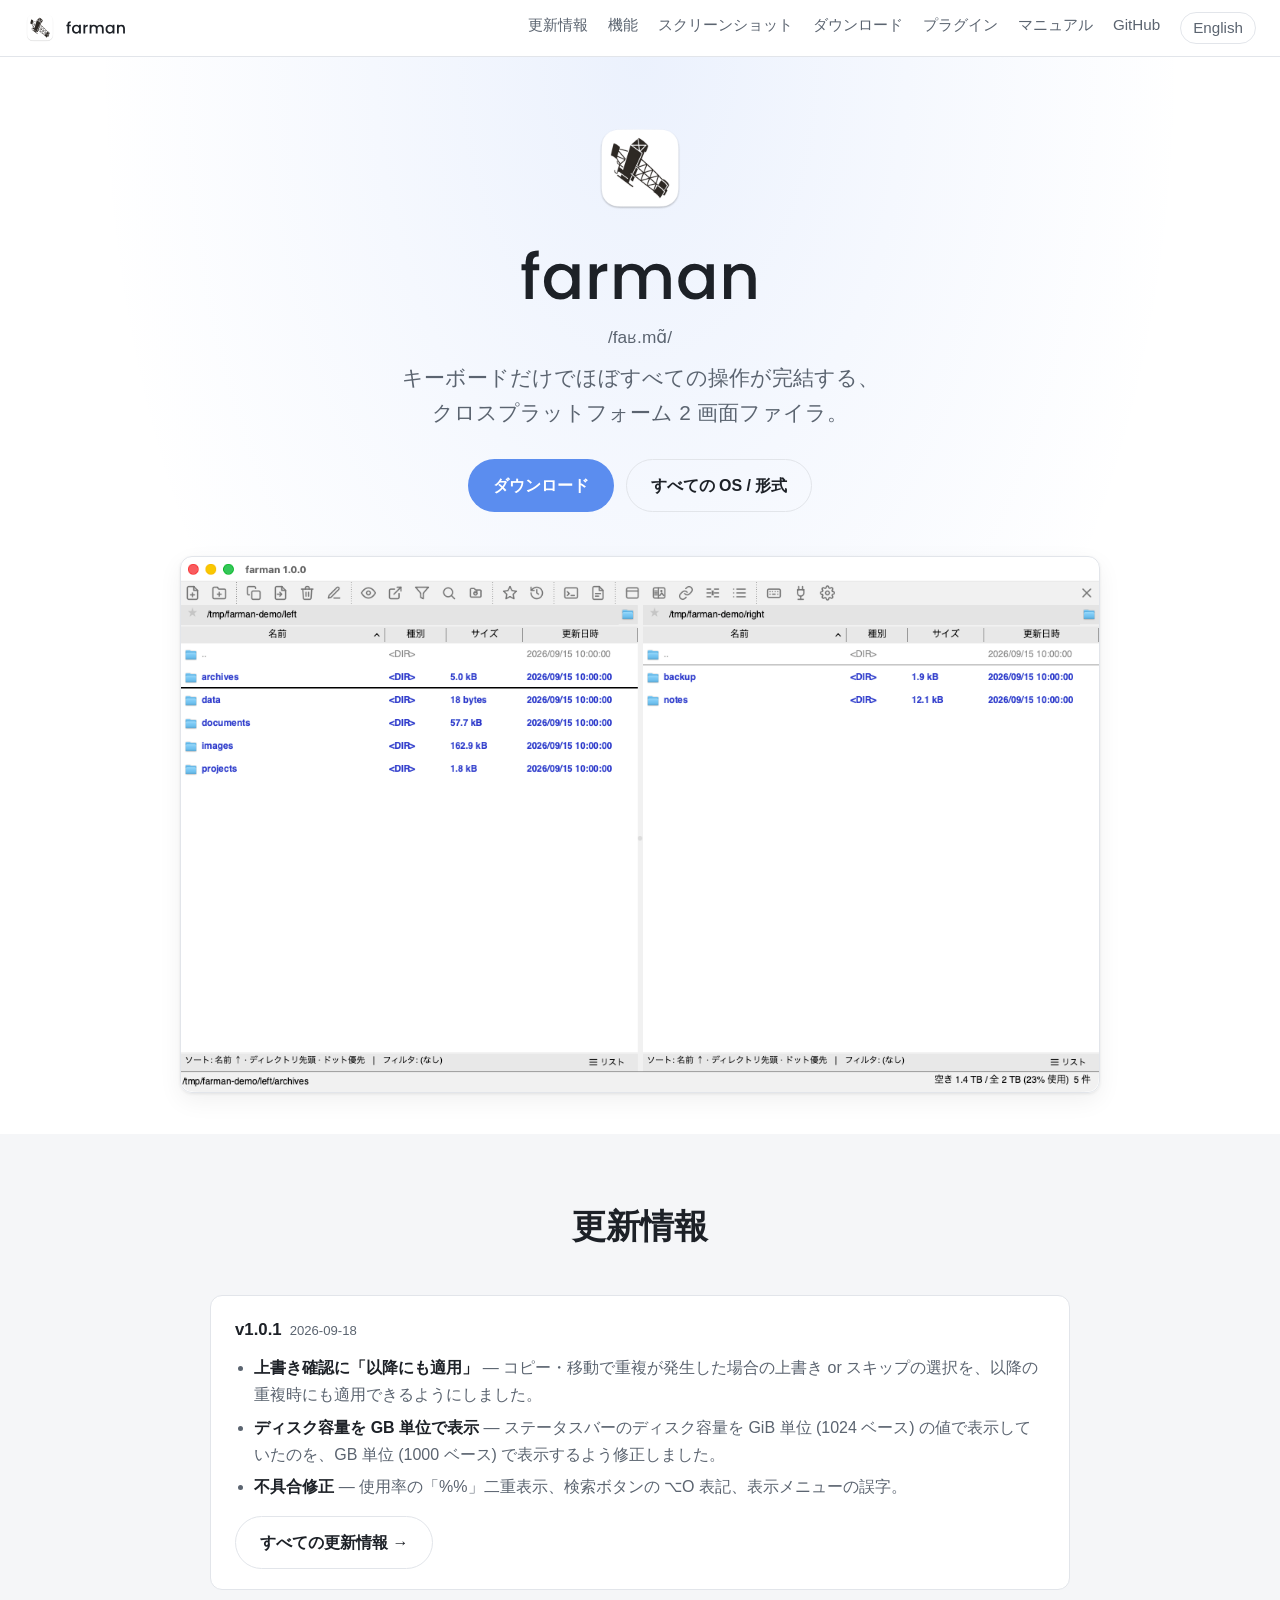
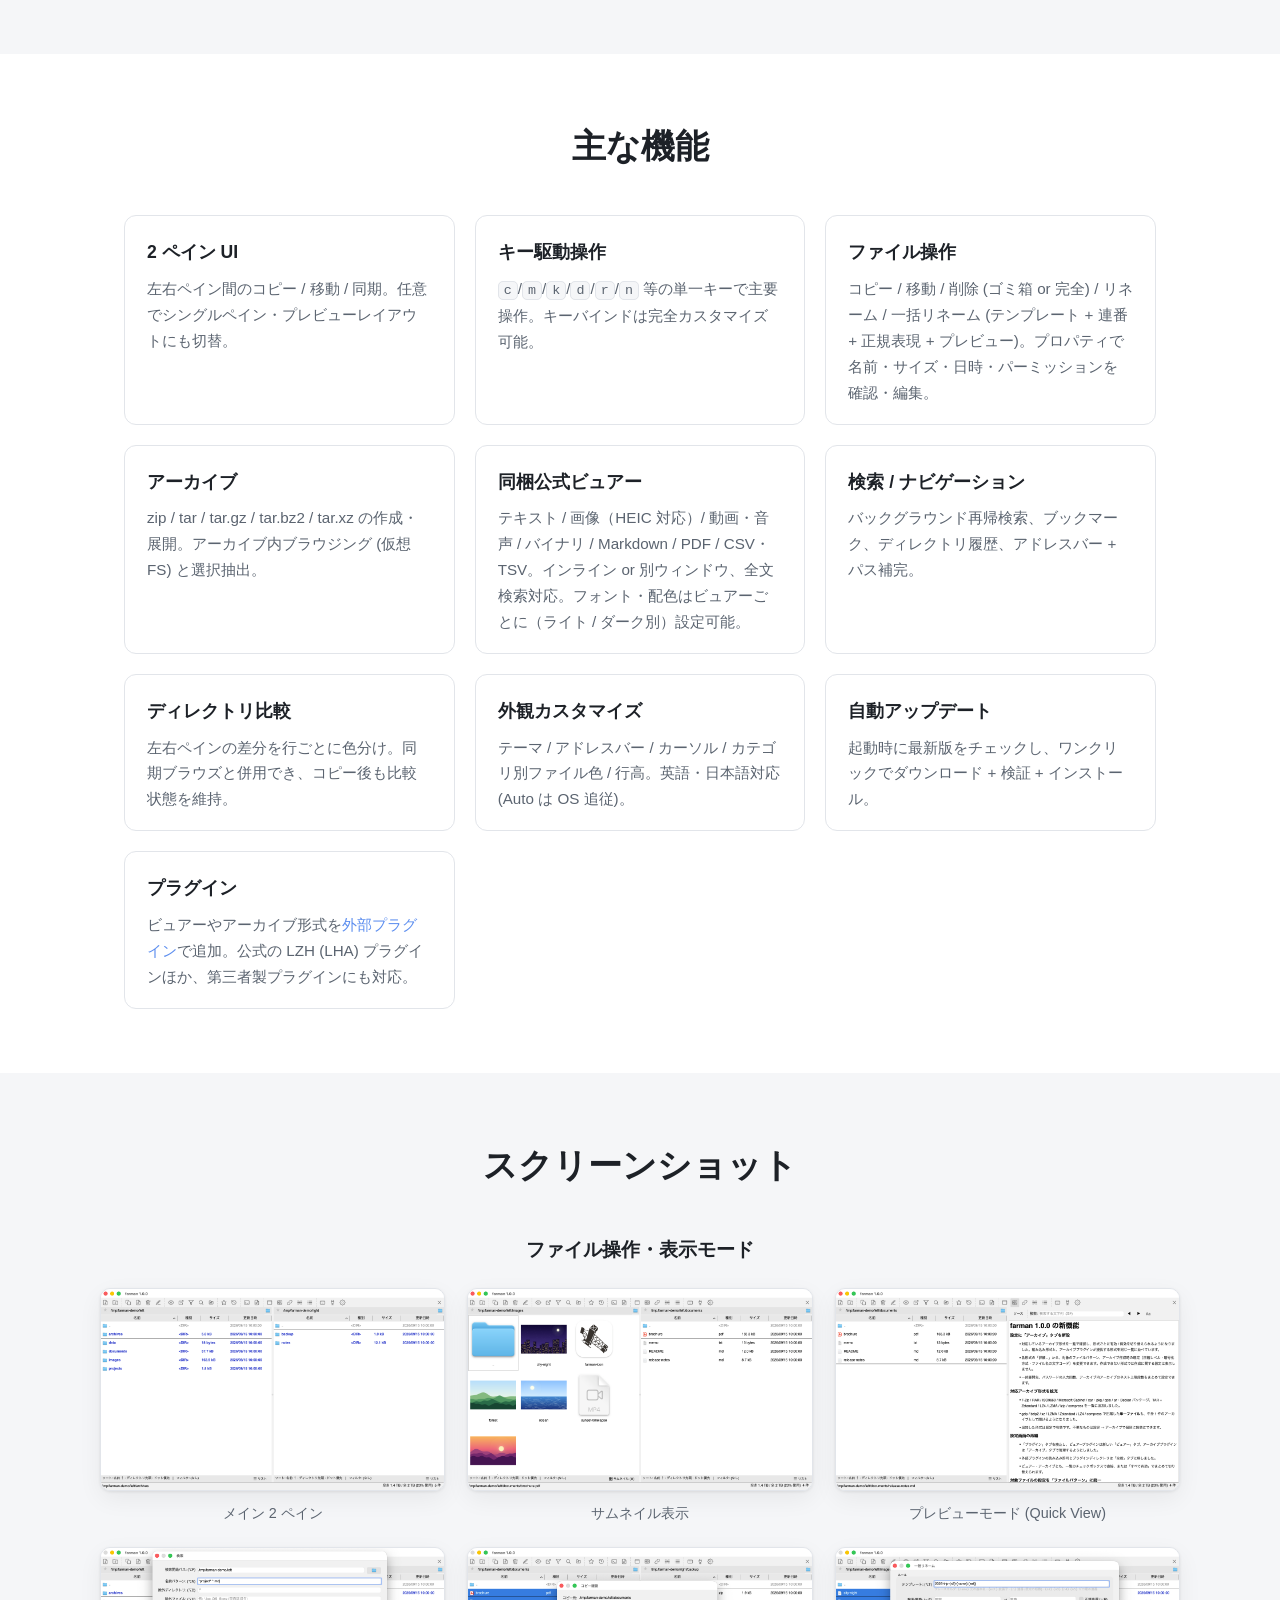
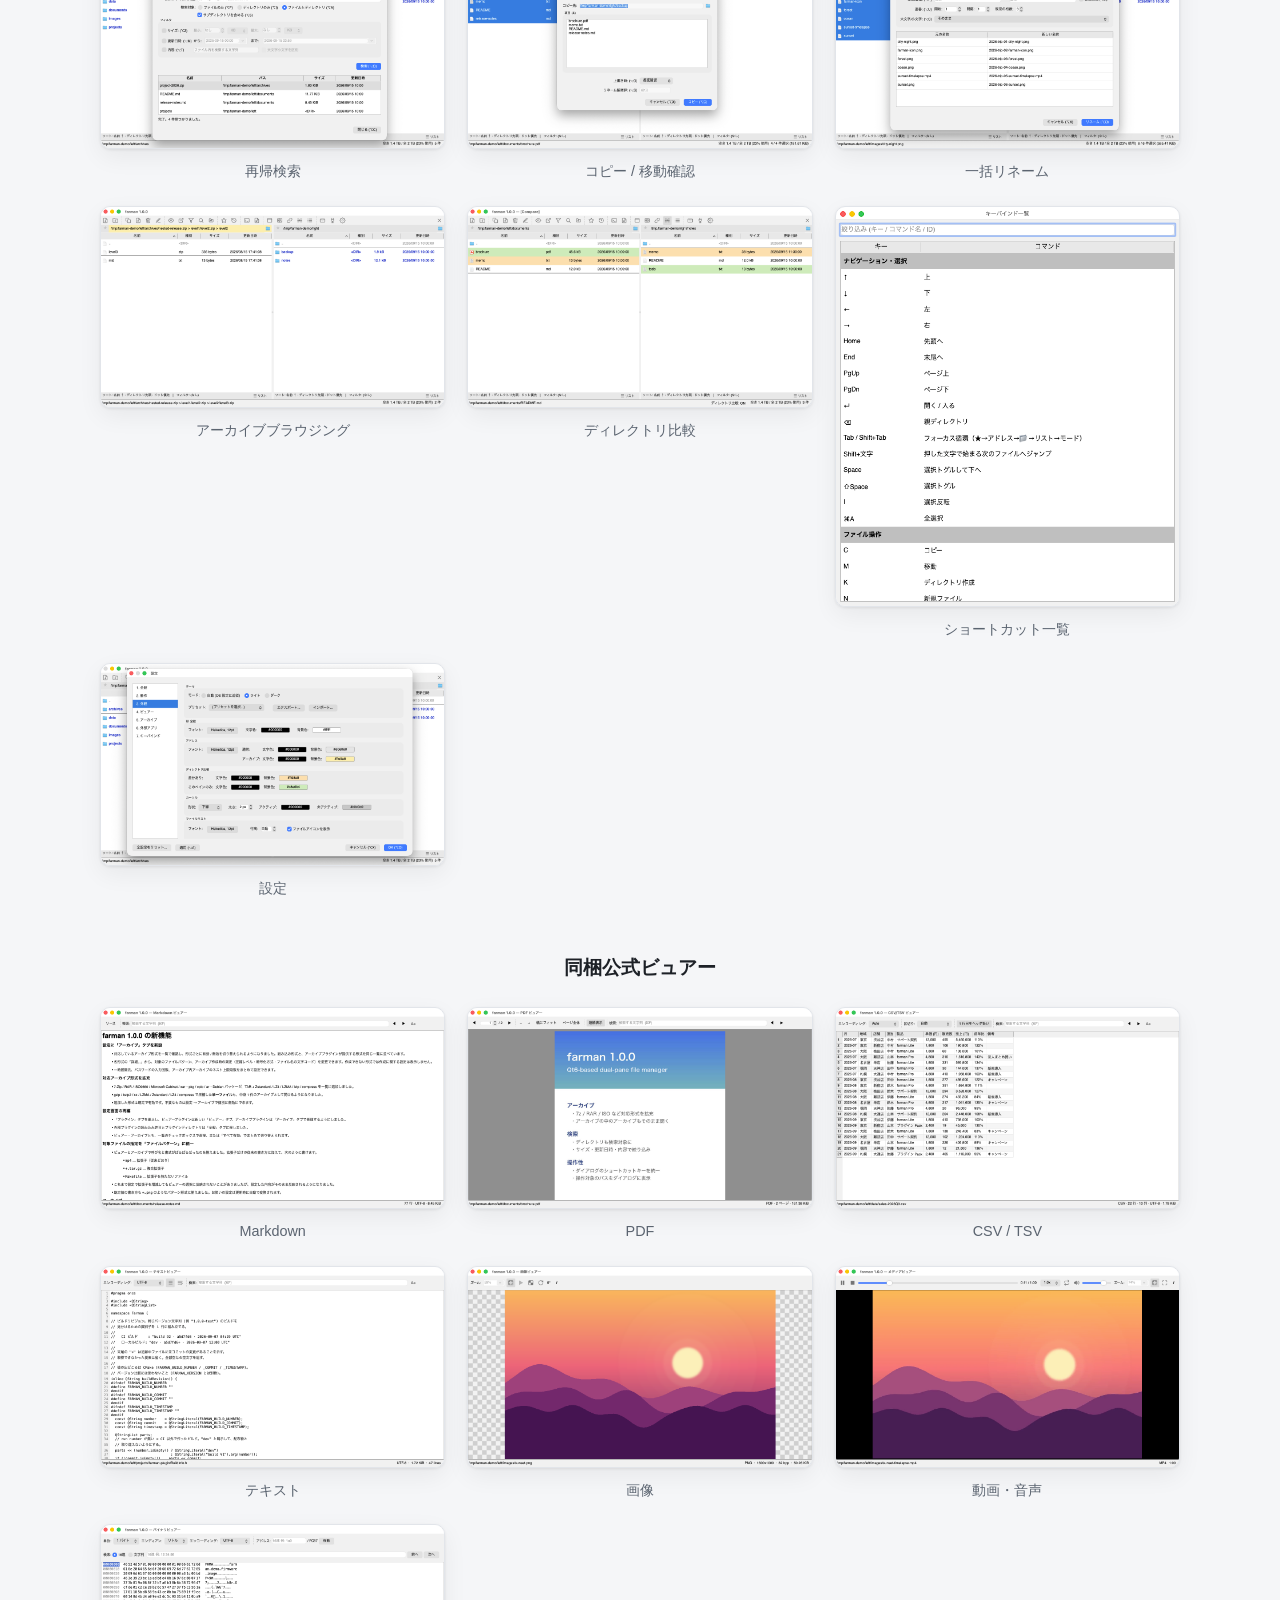
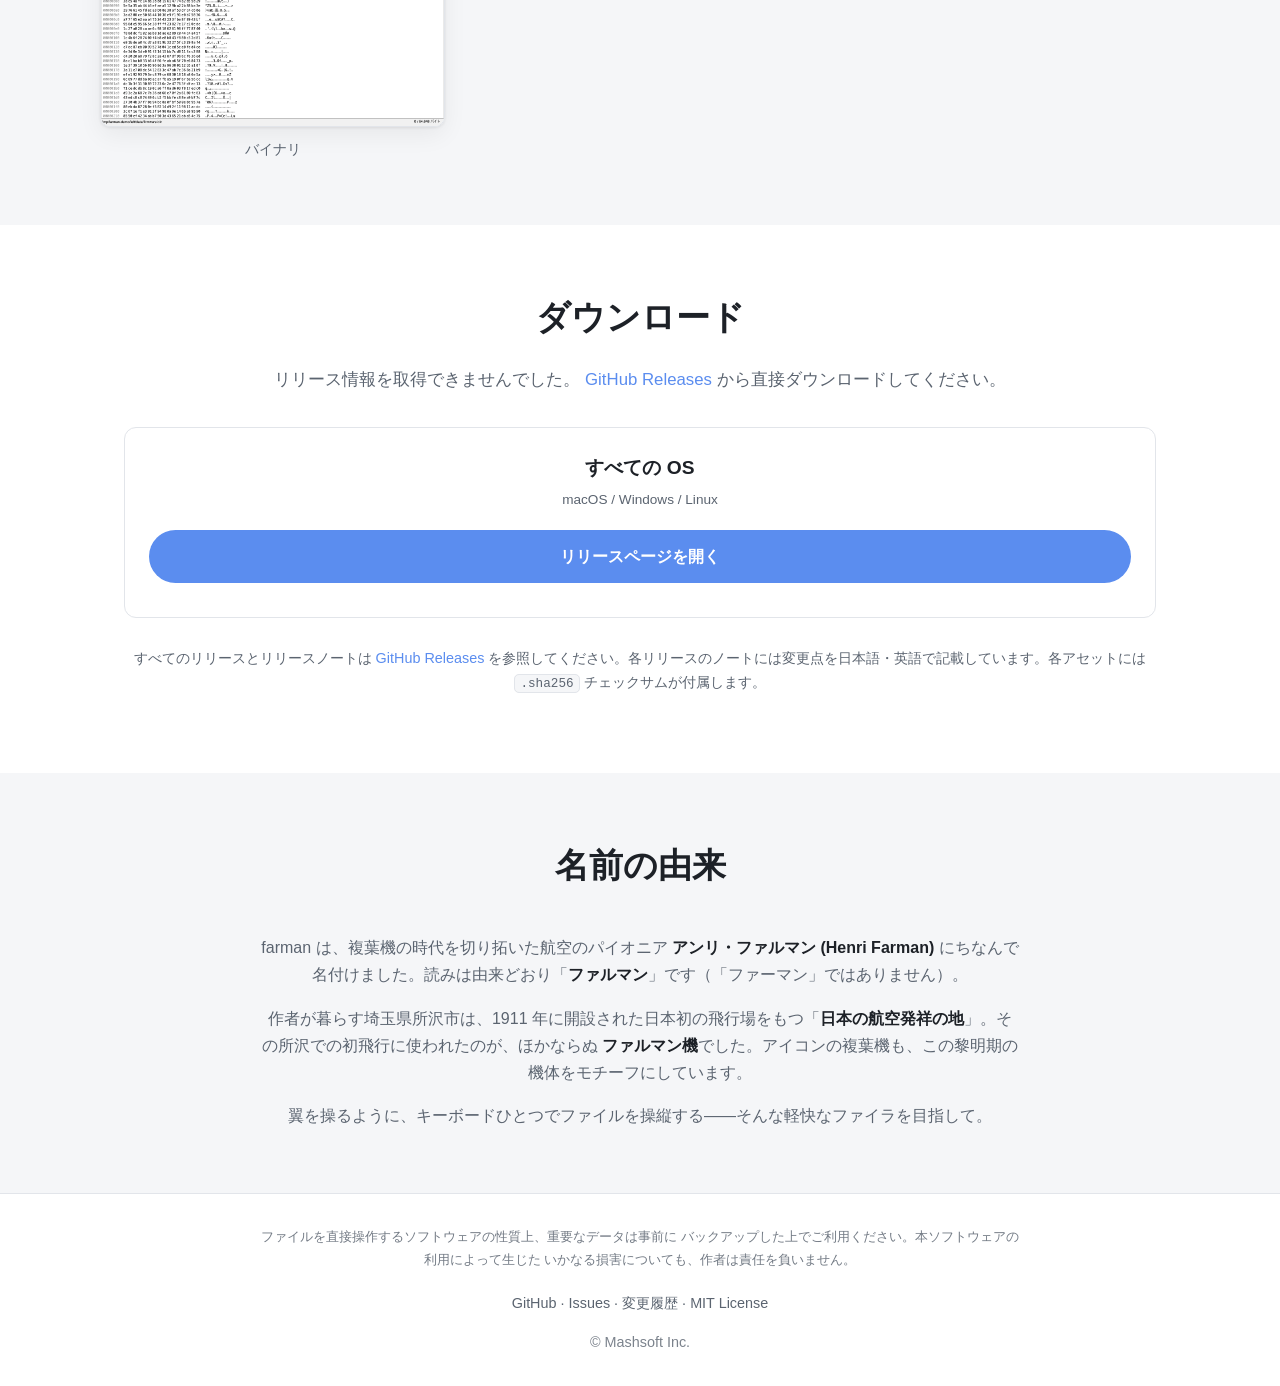
==== commit d2d061d1: "docs: 1.0.1 のディスク容量表示の説明を「GiB → GB の修正」に改める Web サイトの概要カードの説明が冗長で、macOS に限定した書き方になって いたので、「GiB 単位 (10" ====
--- a/docs/index.html
+++ b/docs/index.html
@@ -72,7 +72,7 @@
       <p class="wn-summary-head">v1.0.1<span class="wn-summary-date">2026-09-18</span></p>
       <ul class="wn-summary-list">
         <li><strong>上書き確認に「以降にも適用」</strong> — コピー・移動で重複が発生した場合の上書き or スキップの選択を、以降の重複時にも適用できるようにしました。</li>
-        <li><strong>ディスク容量を 10 進 GB で表示</strong> — これまでは 1024 ベースで計算した値を「GB」と表記していたため、macOS のシステム情報や Finder よりも容量が小さく表示されていました (例: 994 GB のディスクが 926 GB)。1 GB = 10 億バイトの 10 進表記に改め、OS と同じ値が出るようにしました。</li>
+        <li><strong>ディスク容量を GB 単位で表示</strong> — ステータスバーのディスク容量を GiB 単位 (1024 ベース) の値で表示していたのを、GB 単位 (1000 ベース) で表示するよう修正しました。</li>
         <li><strong>不具合修正</strong> — 使用率の「%%」二重表示、検索ボタンの ⌥O 表記、表示メニューの誤字。</li>
       </ul>
       <a class="btn btn-ghost" href="whatsnew/">すべての更新情報 →</a>
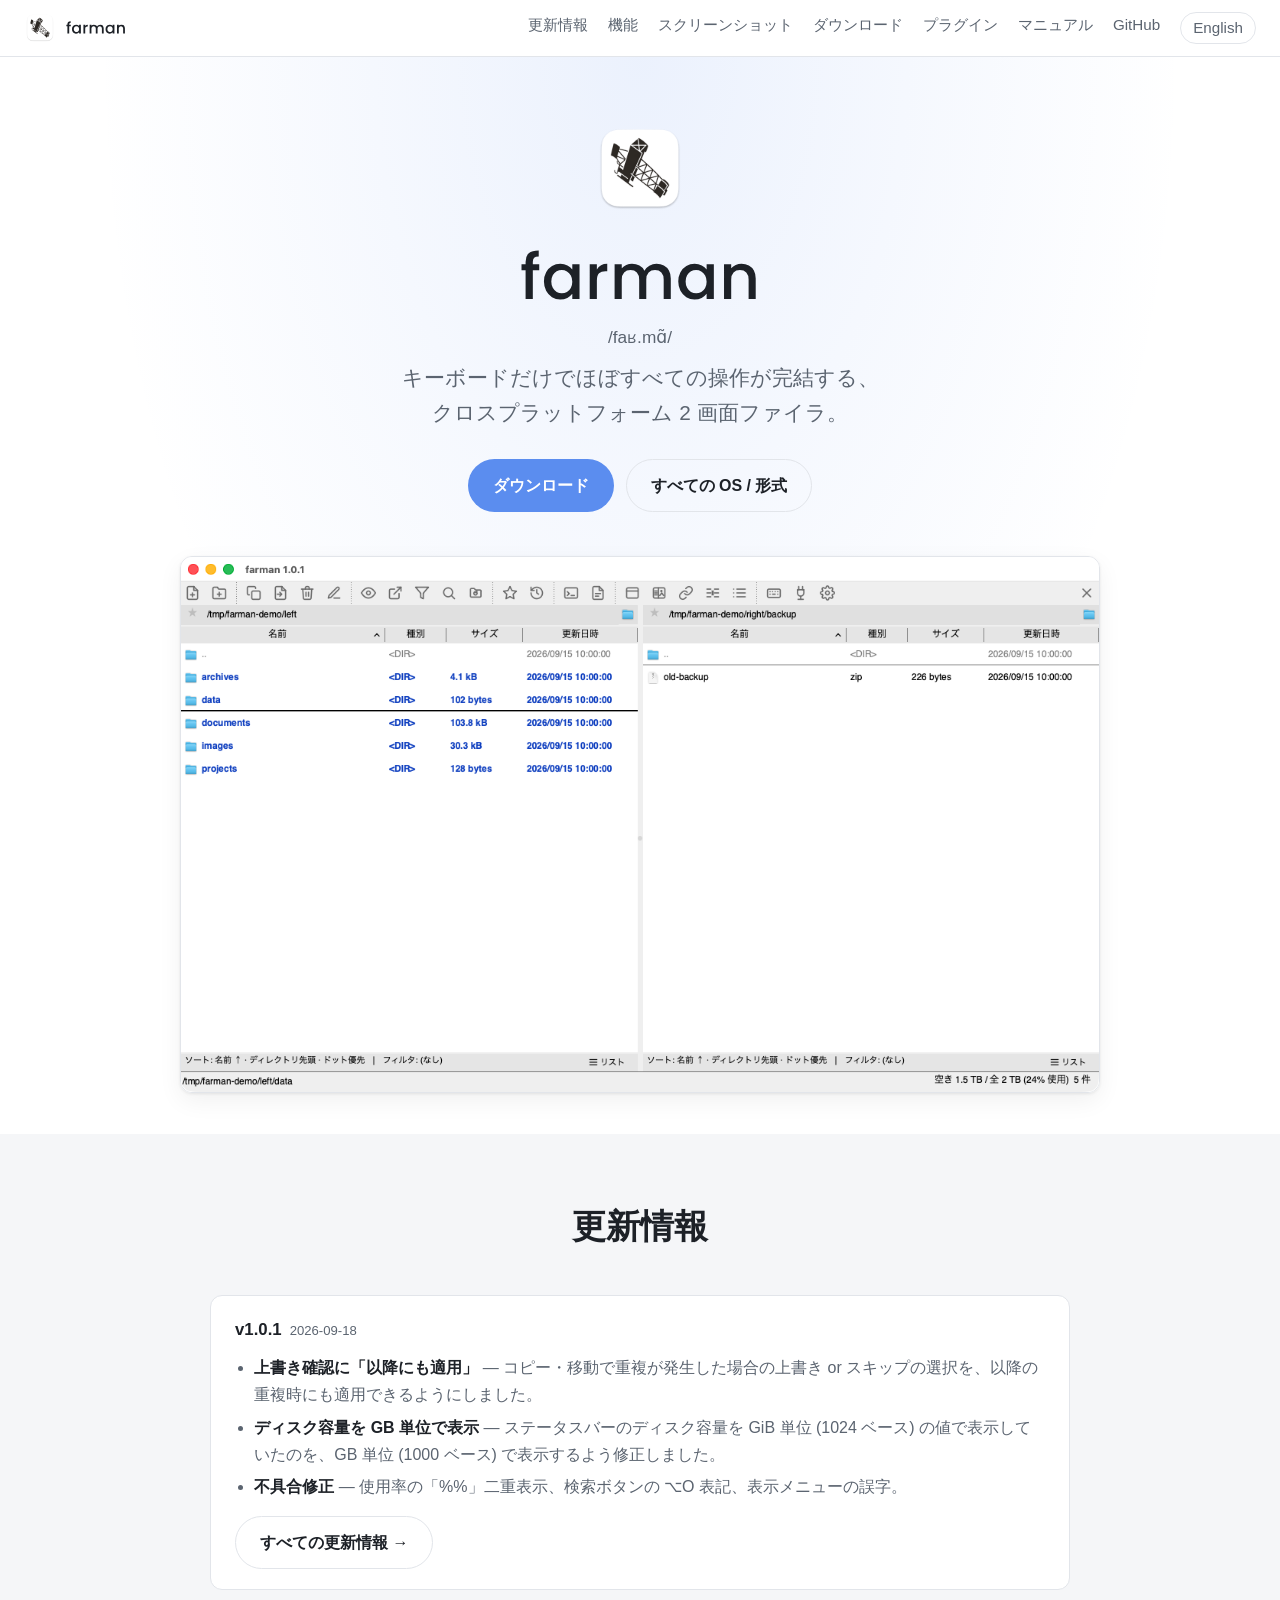
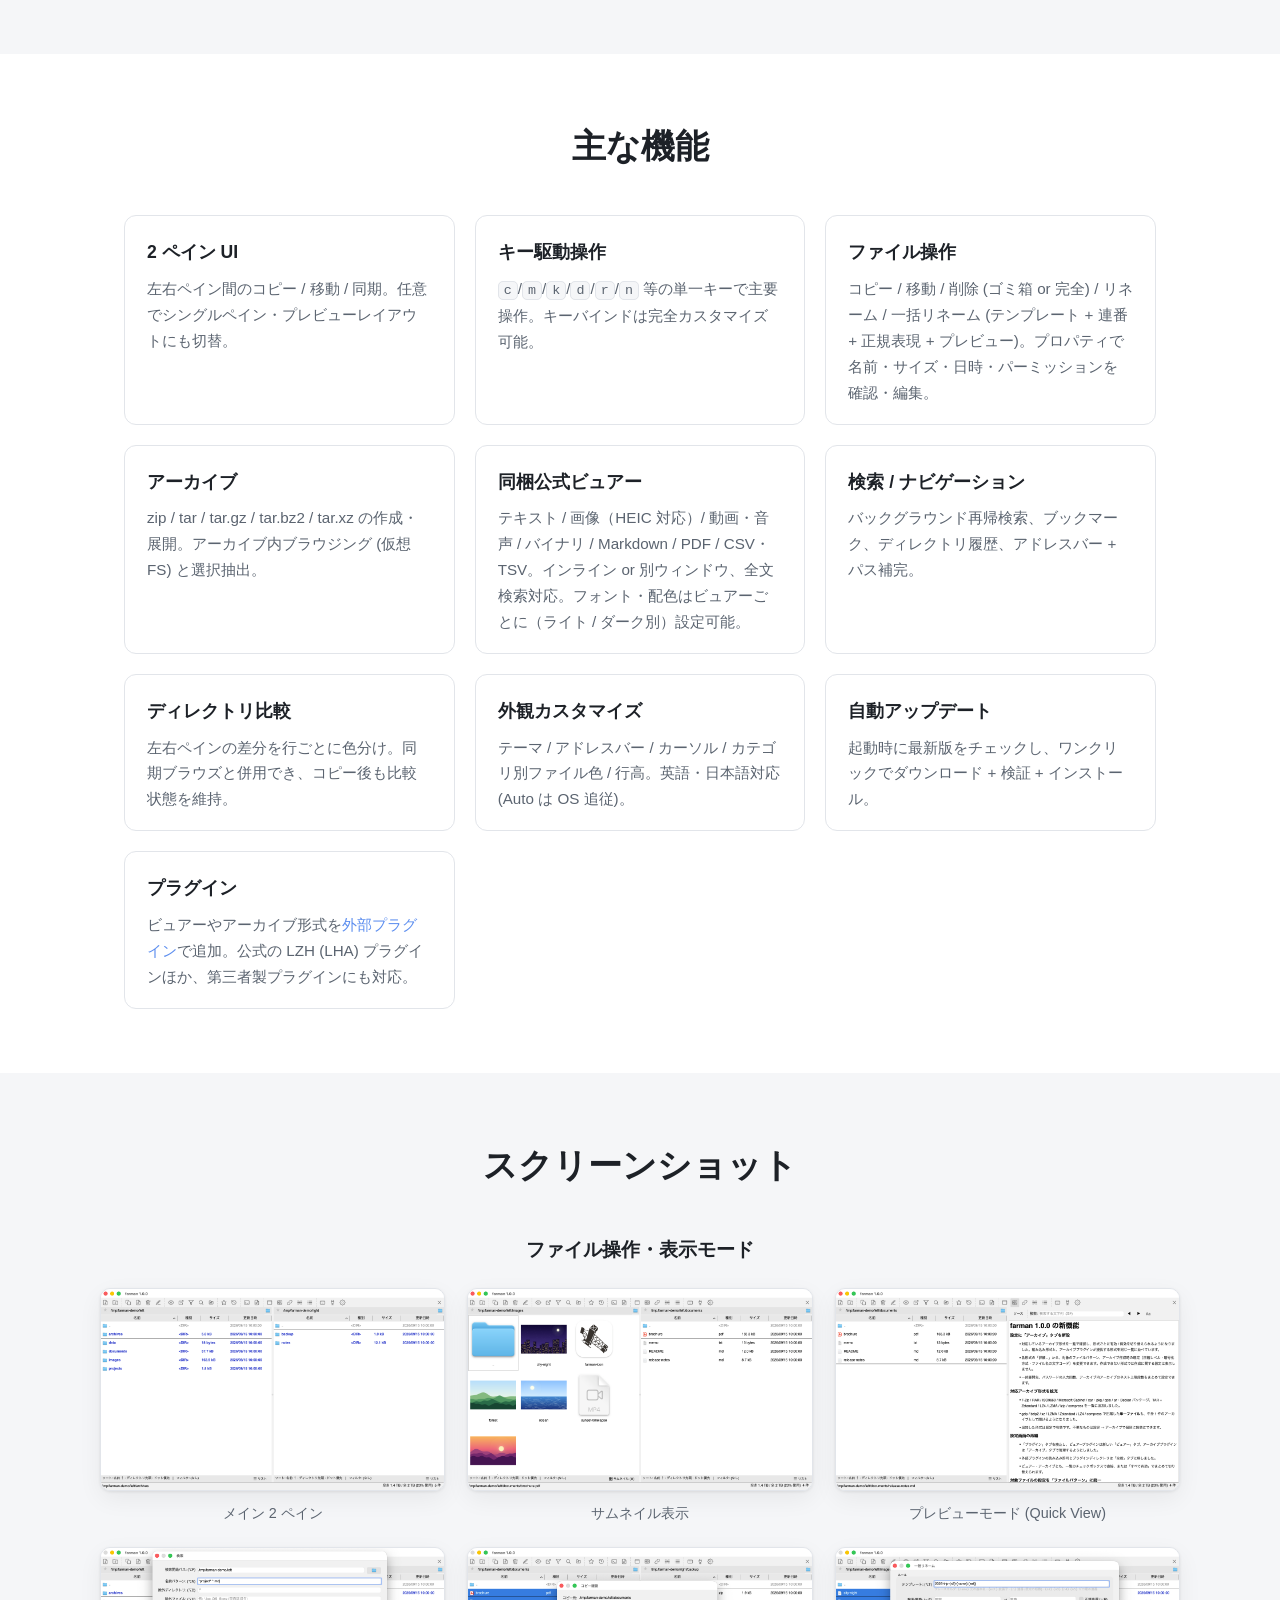
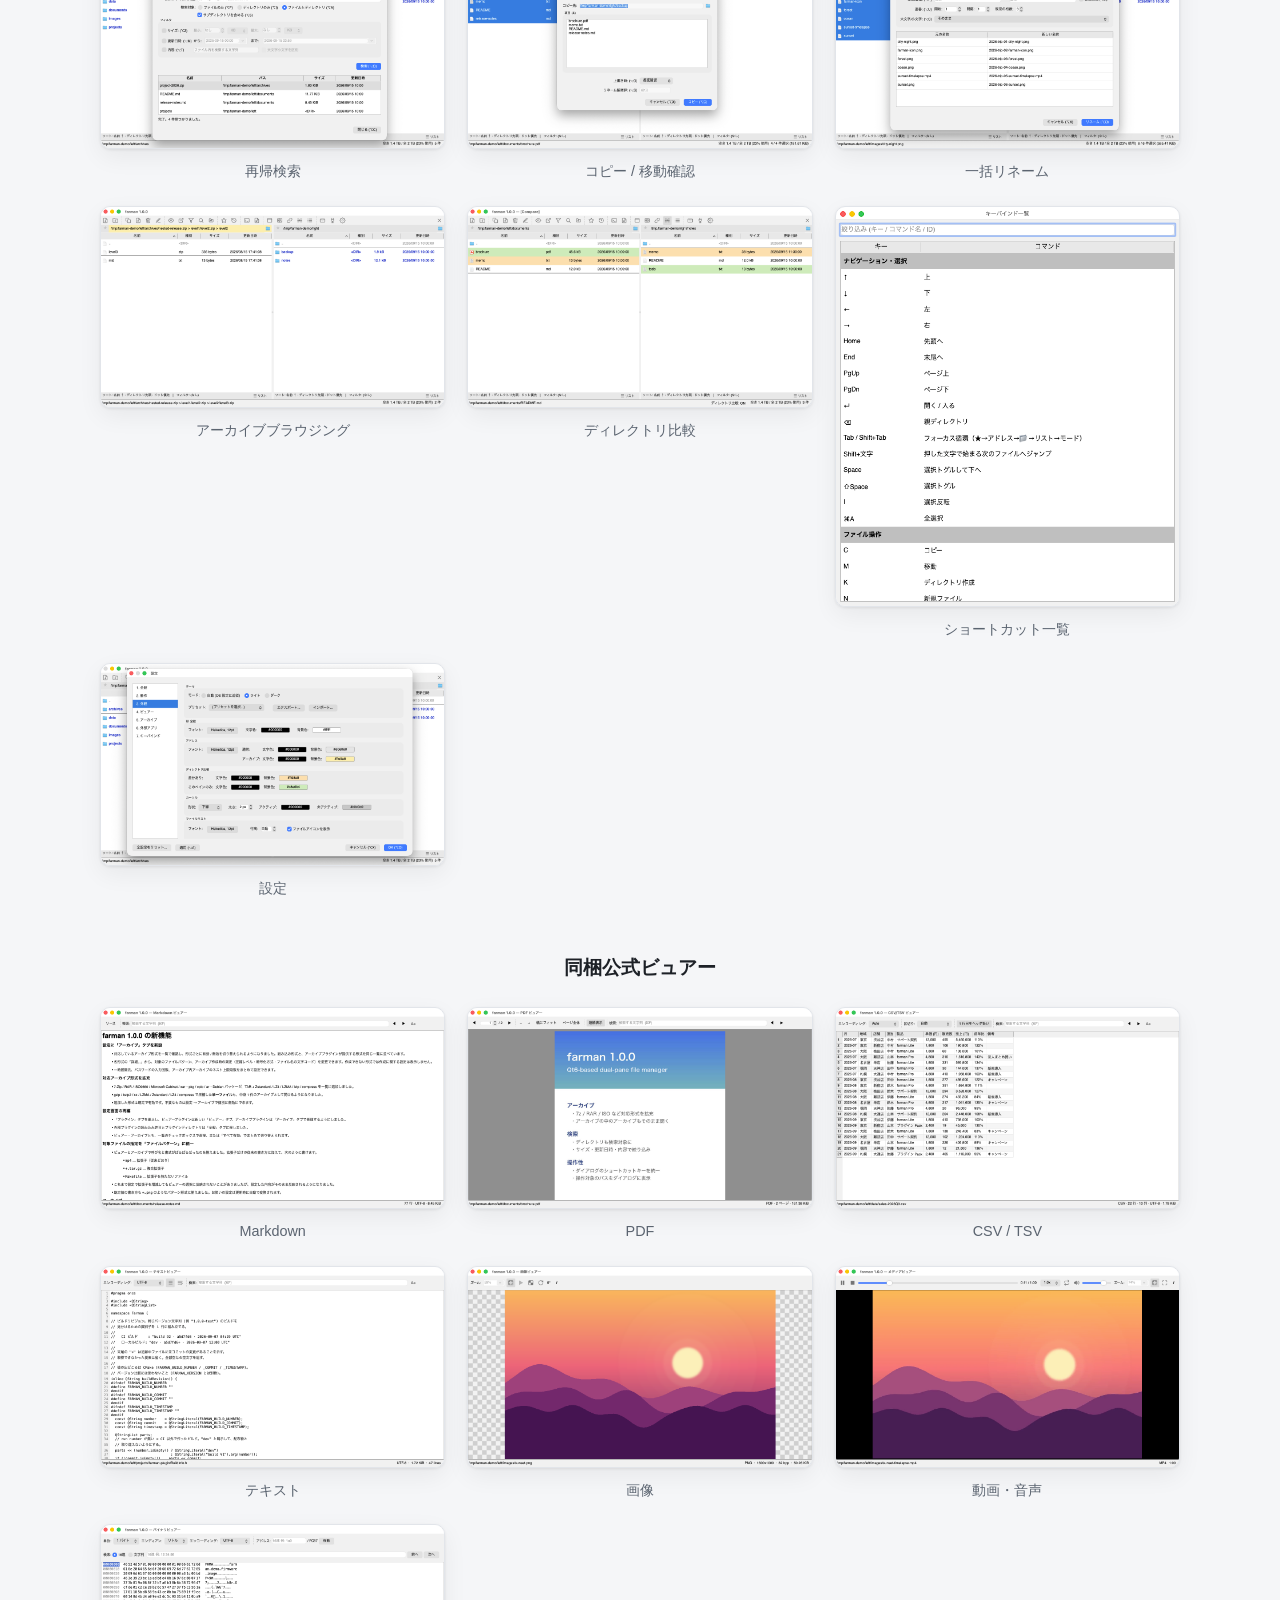
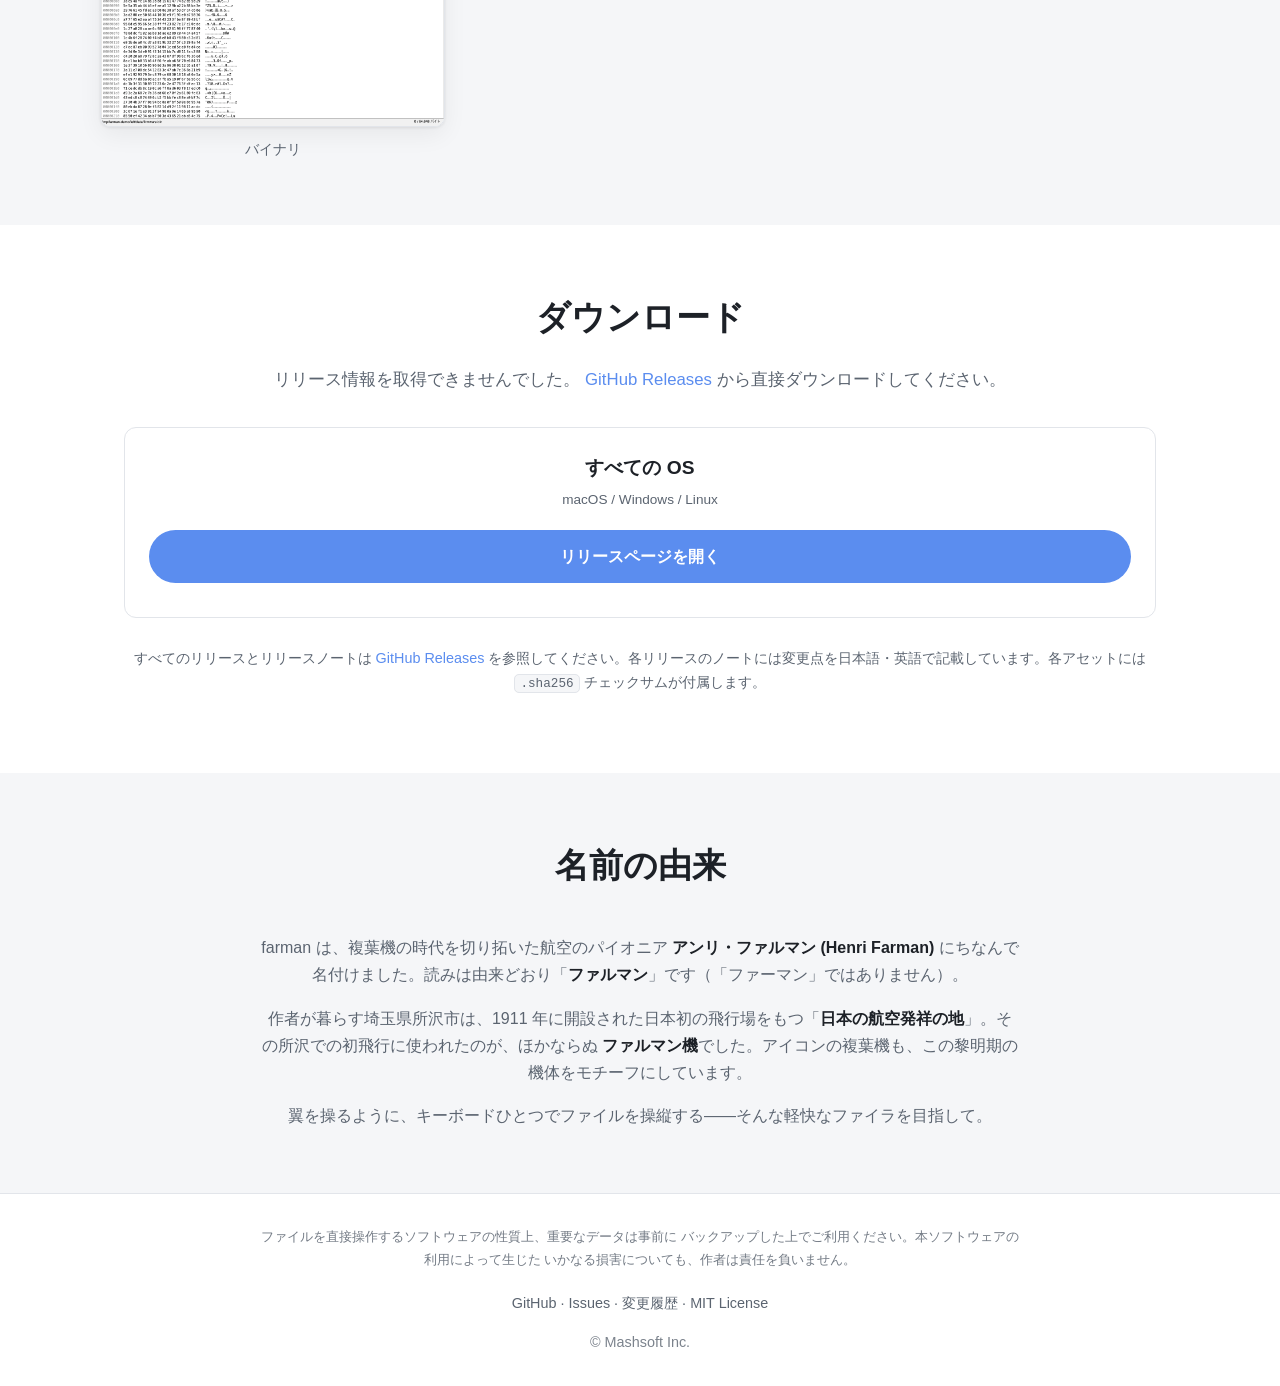
==== commit 1c4e9817: "docs: トップページのヒーロー画像を操作デモのアニメーション WebP にする 静止画 1 枚だったヒーロー画像を、基本操作 (コピー / 移動 / 削除 / 一括リネーム / 検索からのジャンプ" ====
--- a/docs/index.html
+++ b/docs/index.html
@@ -59,8 +59,14 @@
       </div>
       <p class="hero-sub" id="hero-version">最新リリースを取得中…</p>
 
+      <!-- 基本操作 (コピー / 移動 / 削除 / 一括リネーム / 検索) のデモ。アニメーション WebP。
+           「視差効果を減らす」設定の環境では静止画を出す。 -->
       <div class="hero-shot">
-        <img src="screenshots/01-main-2pane.png" alt="farman のメイン 2 ペイン画面" loading="lazy" />
+        <picture>
+          <source media="(prefers-reduced-motion: reduce)" srcset="screenshots/01-main-2pane.png" />
+          <img src="screenshots/00-demo-ja.webp" width="1200" height="700"
+               alt="farman の操作デモ: コピー、移動、削除、一括リネーム、検索をキーボードで行う様子" />
+        </picture>
       </div>
     </div>
   </section>
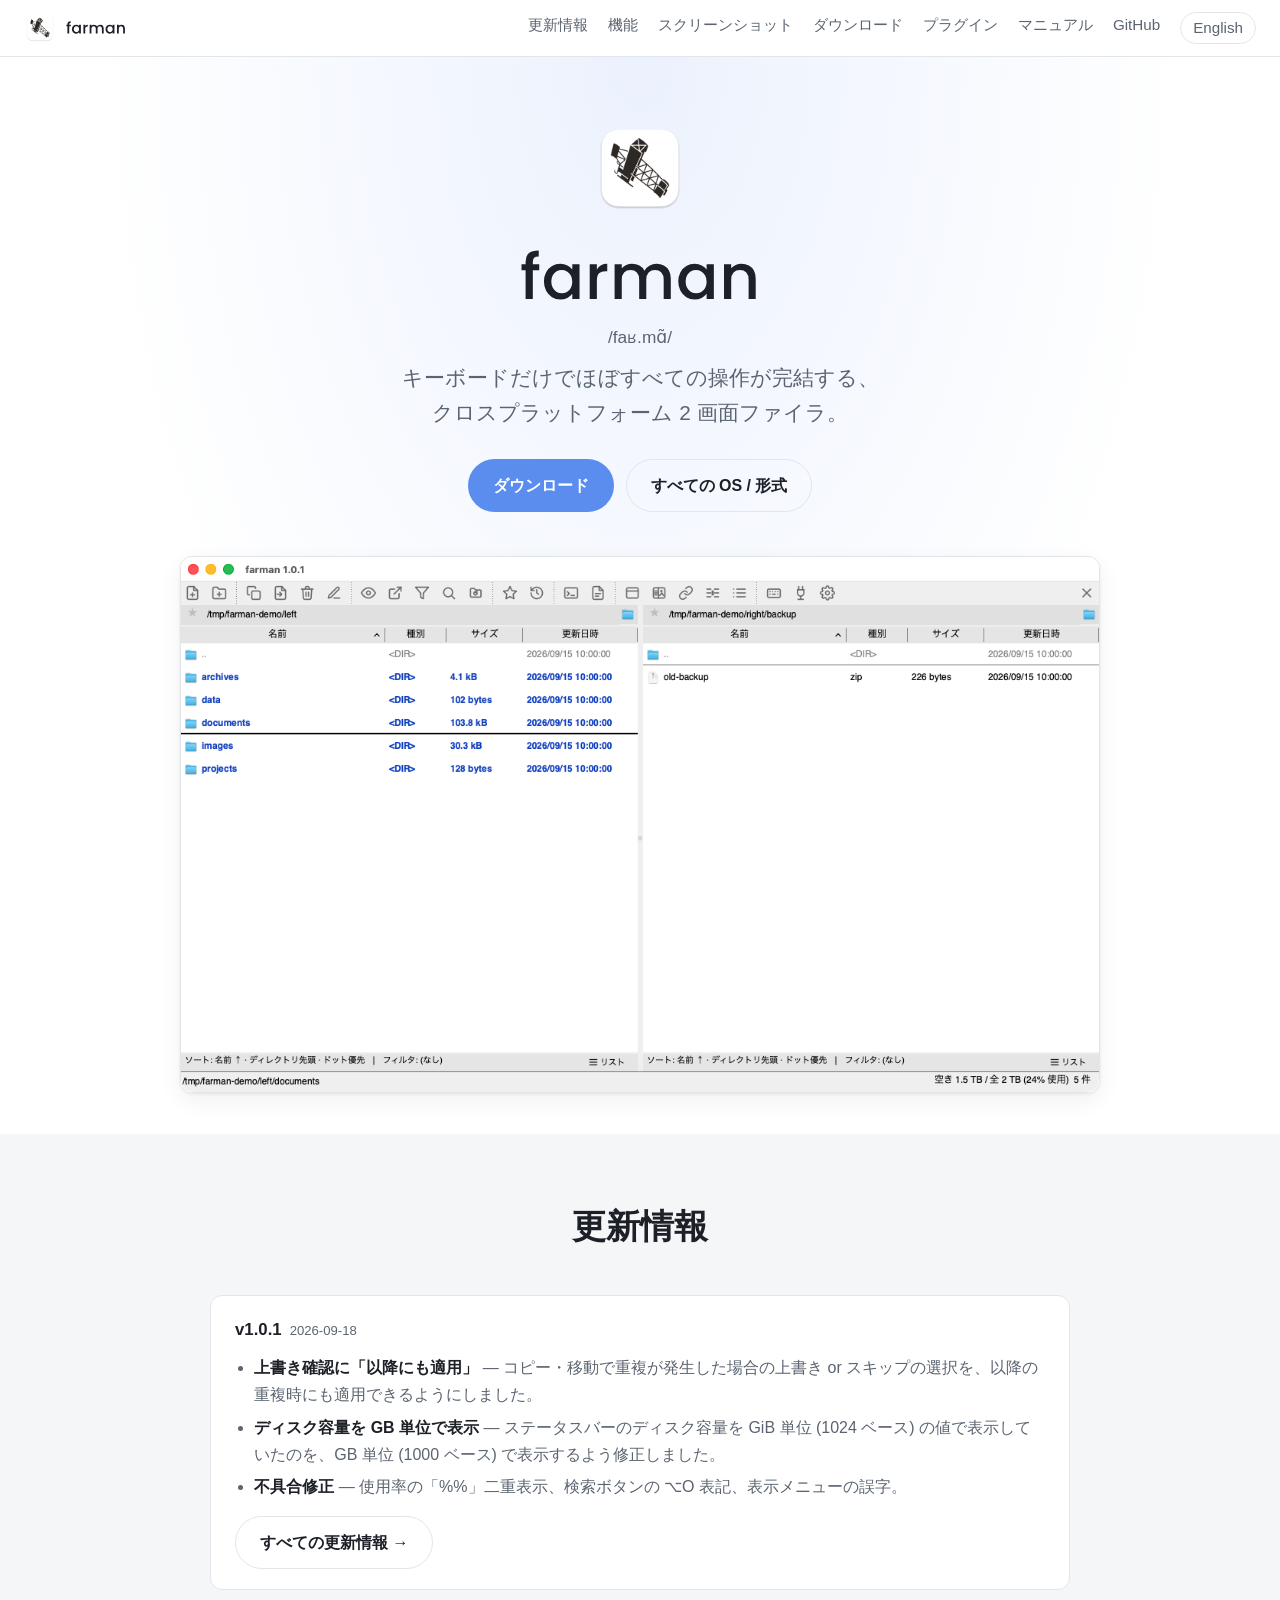
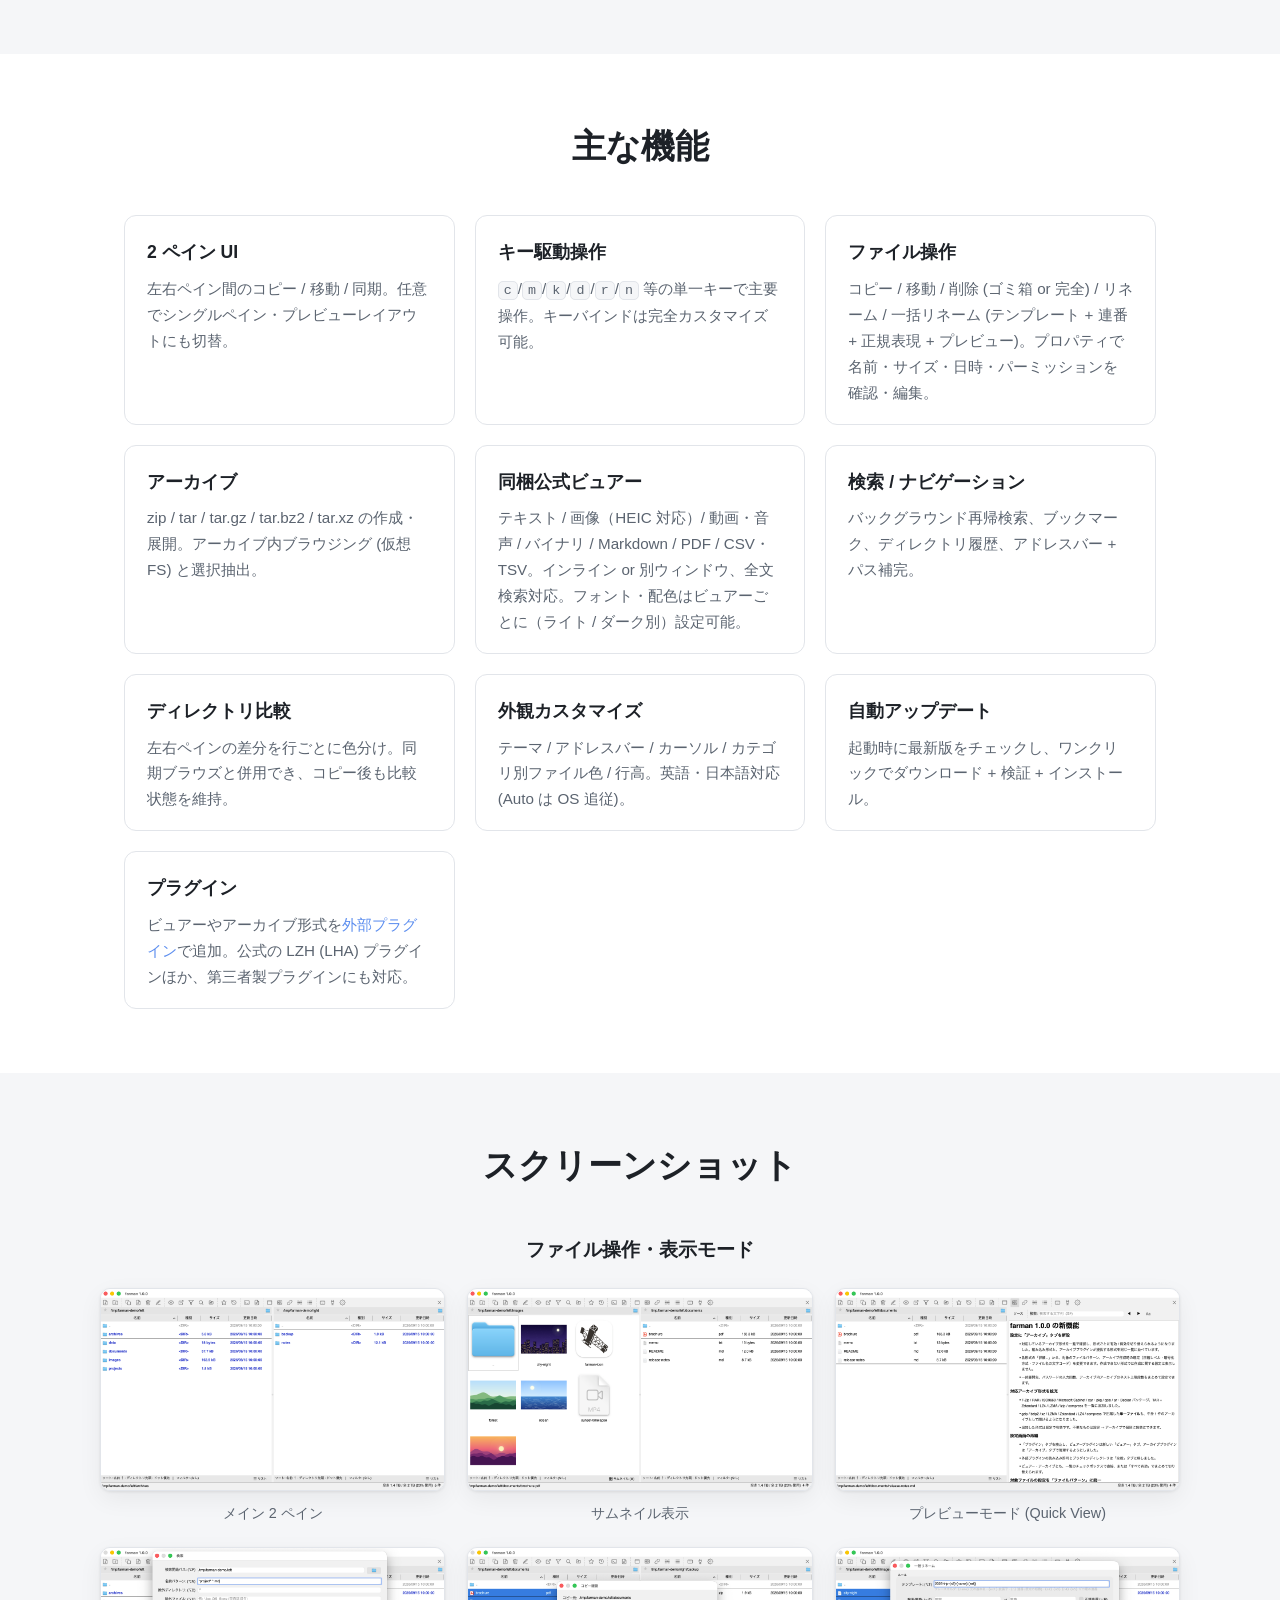
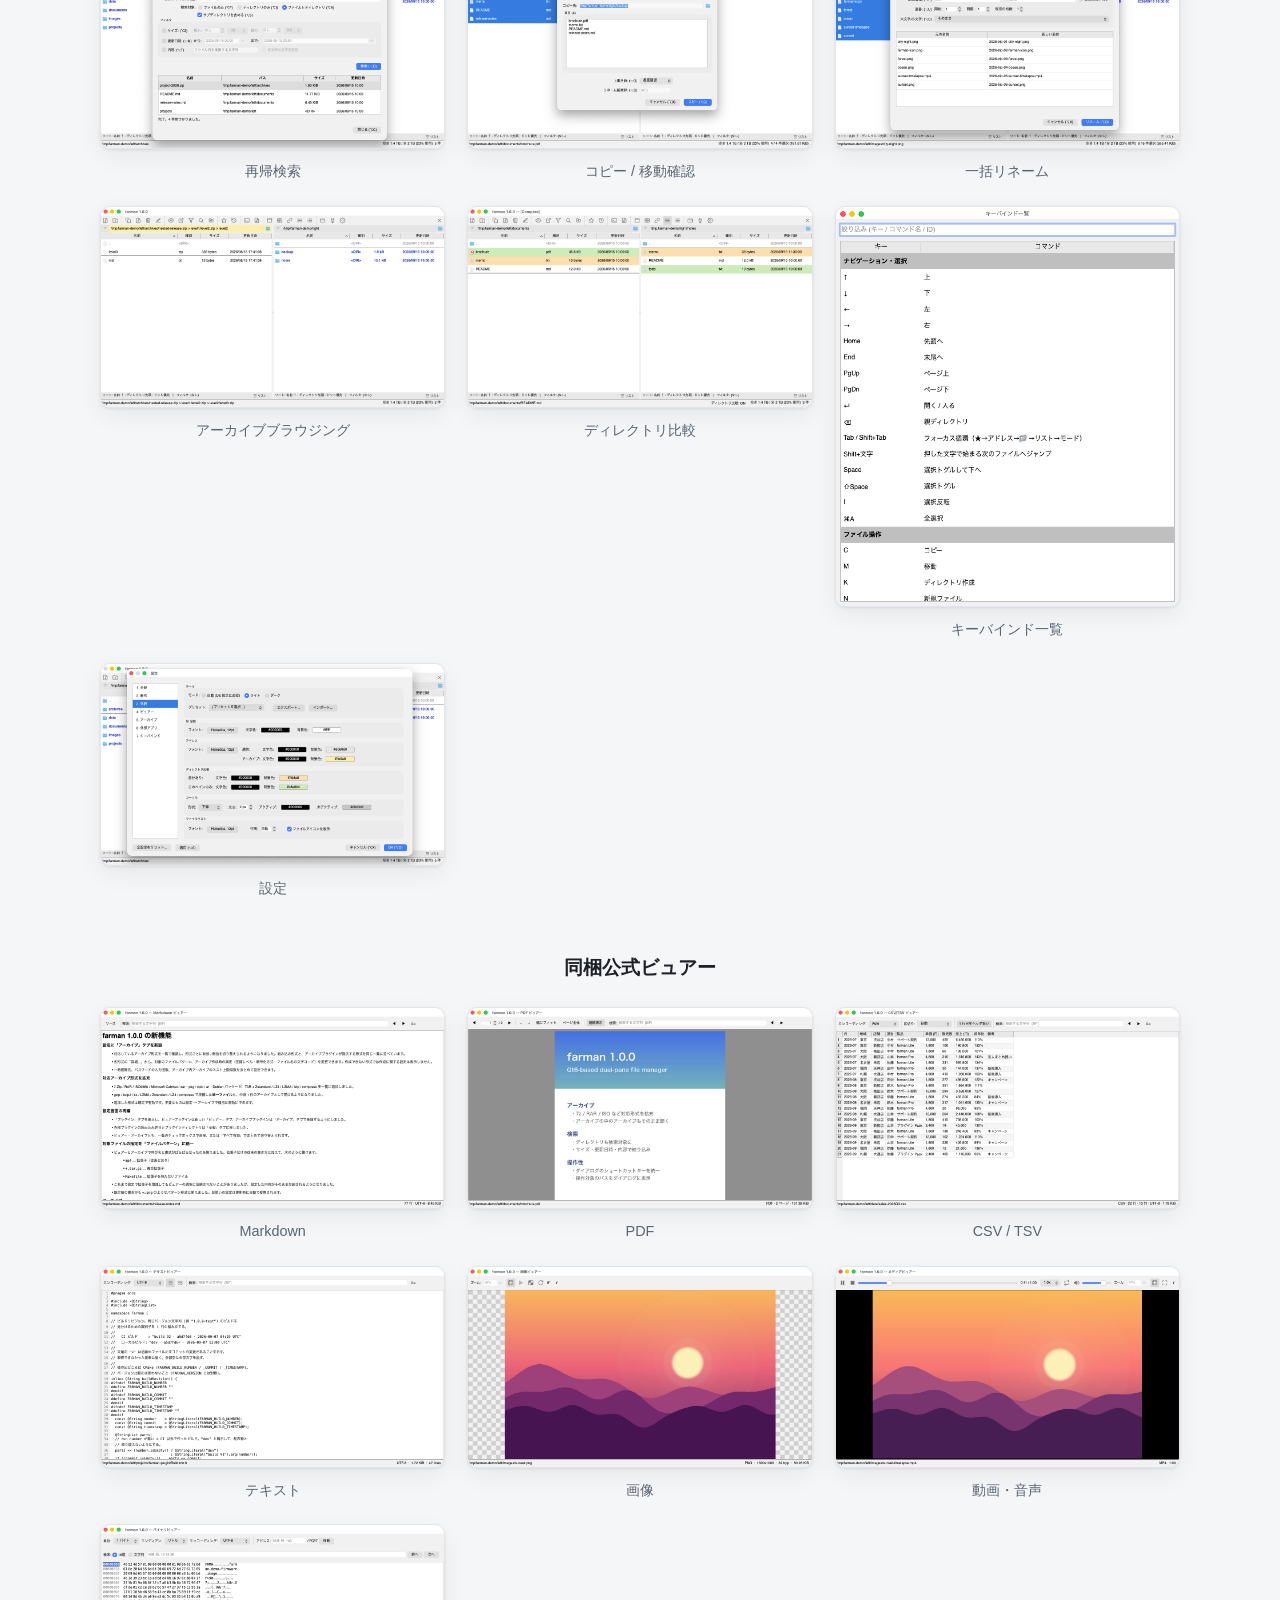
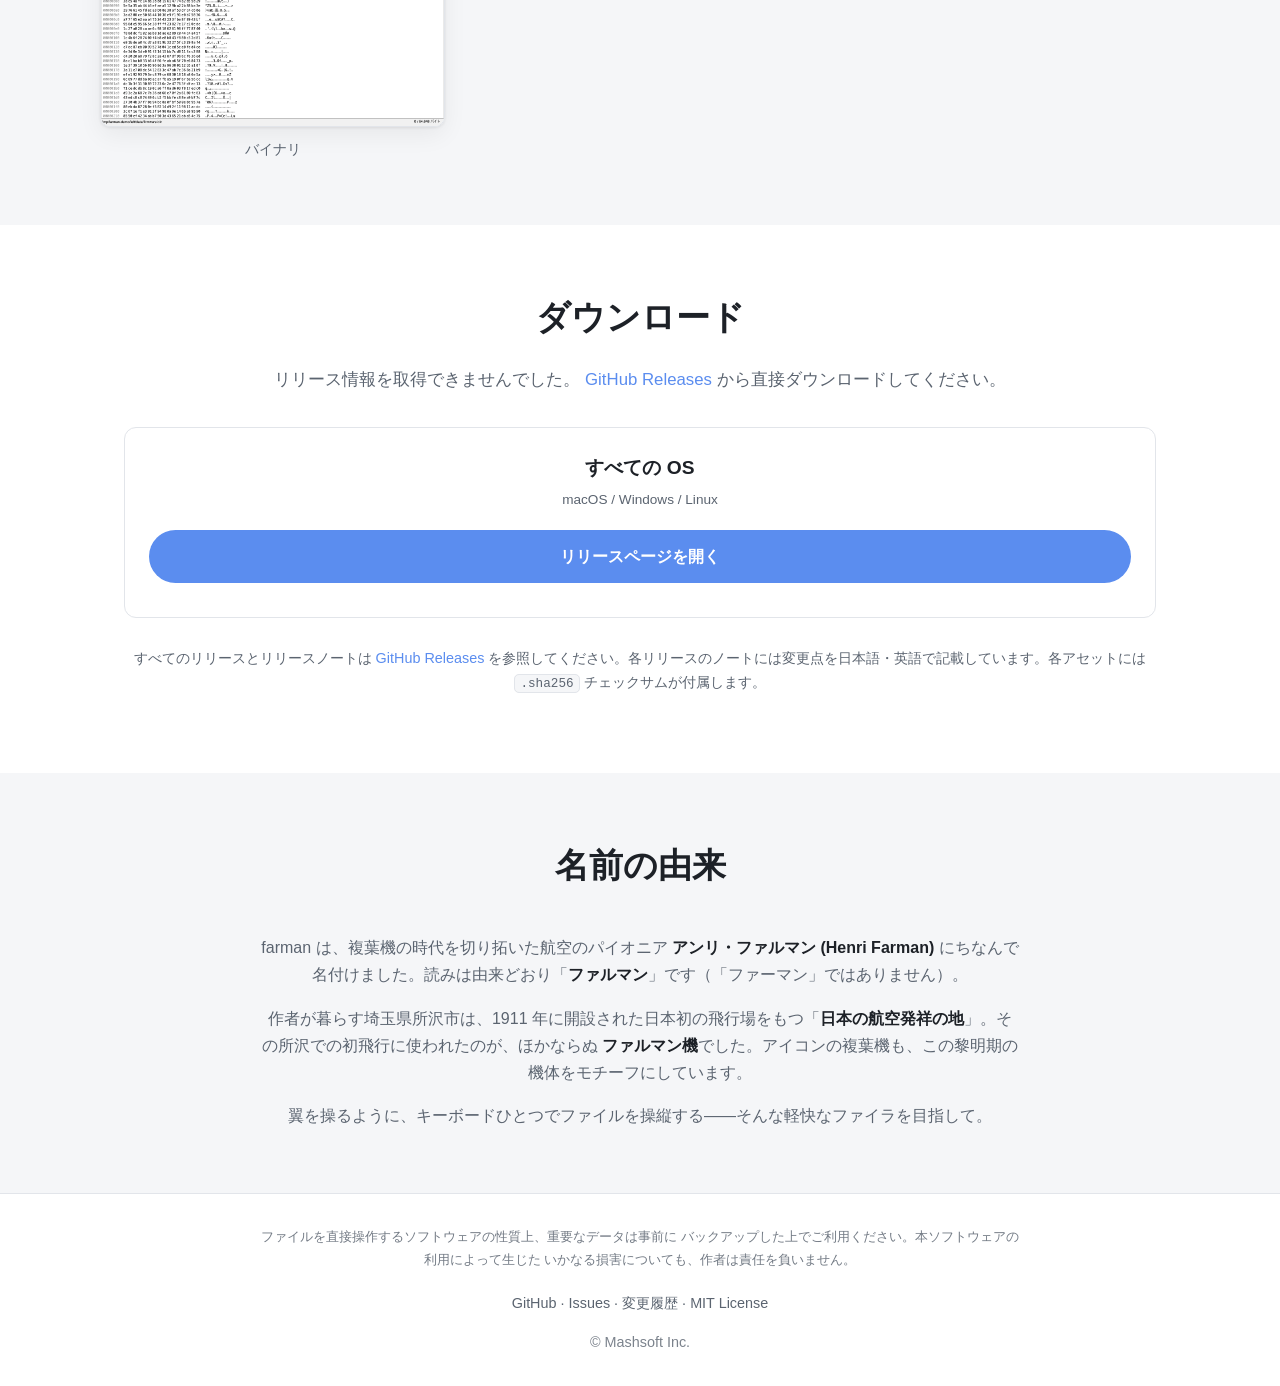
==== commit dc2b3847: "docs(site): トップページのスクリーンショット説明を「キーバインド一覧」にそろえる アプリ内の呼び名に合わせ、「ショートカット一覧」を「キーバインド一覧」に変える (英語版も Shortcu" ====
--- a/docs/index.html
+++ b/docs/index.html
@@ -146,7 +146,7 @@
       <figure><img src="screenshots/17-bulk-rename.png" alt="一括リネーム" loading="lazy" /><figcaption>一括リネーム</figcaption></figure>
       <figure><img src="screenshots/02-archive-browsing.png" alt="アーカイブブラウジング" loading="lazy" /><figcaption>アーカイブブラウジング</figcaption></figure>
       <figure><img src="screenshots/03-directory-compare.png" alt="ディレクトリ比較" loading="lazy" /><figcaption>ディレクトリ比較</figcaption></figure>
-      <figure><img src="screenshots/04-shortcut-list.png" alt="ショートカット一覧" loading="lazy" /><figcaption>ショートカット一覧</figcaption></figure>
+      <figure><img src="screenshots/04-shortcut-list.png" alt="キーバインド一覧" loading="lazy" /><figcaption>キーバインド一覧</figcaption></figure>
       <figure><img src="screenshots/33-settings-appearance.png" alt="設定" loading="lazy" /><figcaption>設定</figcaption></figure>
     </div>
 
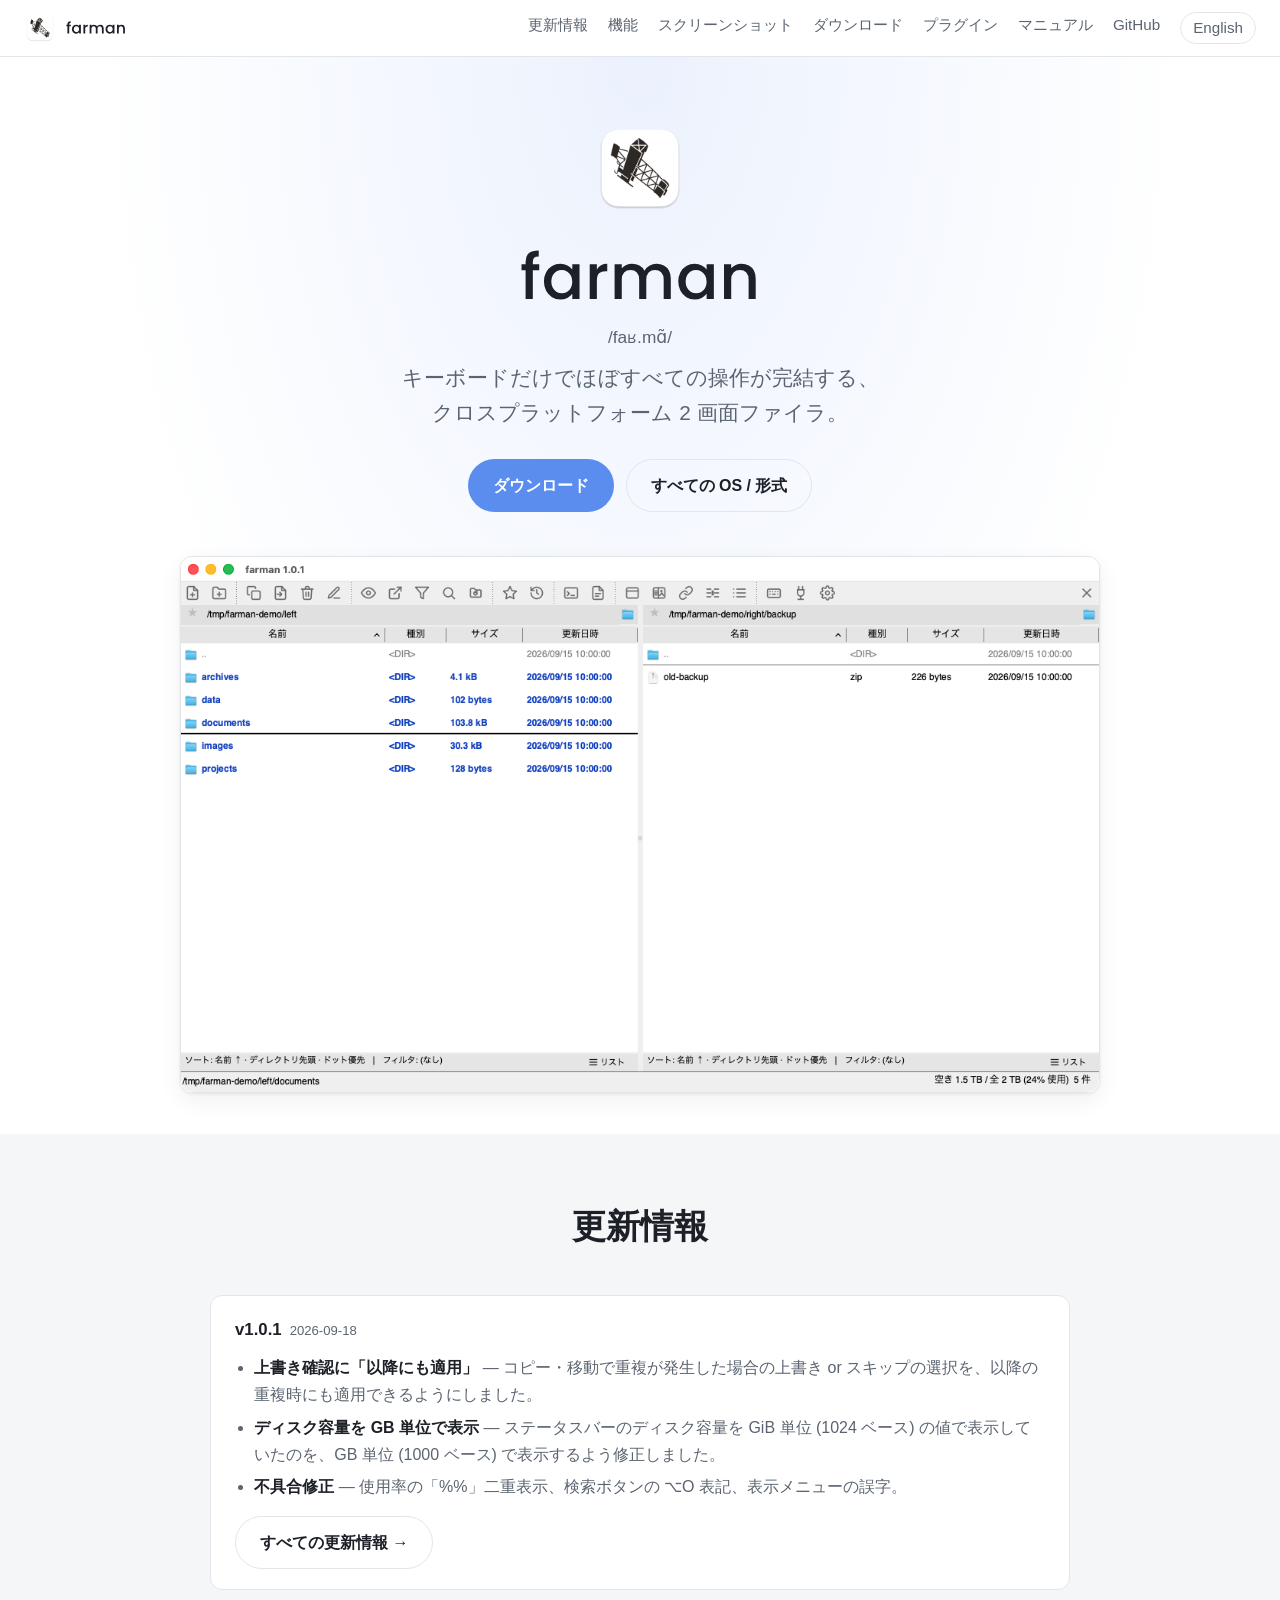
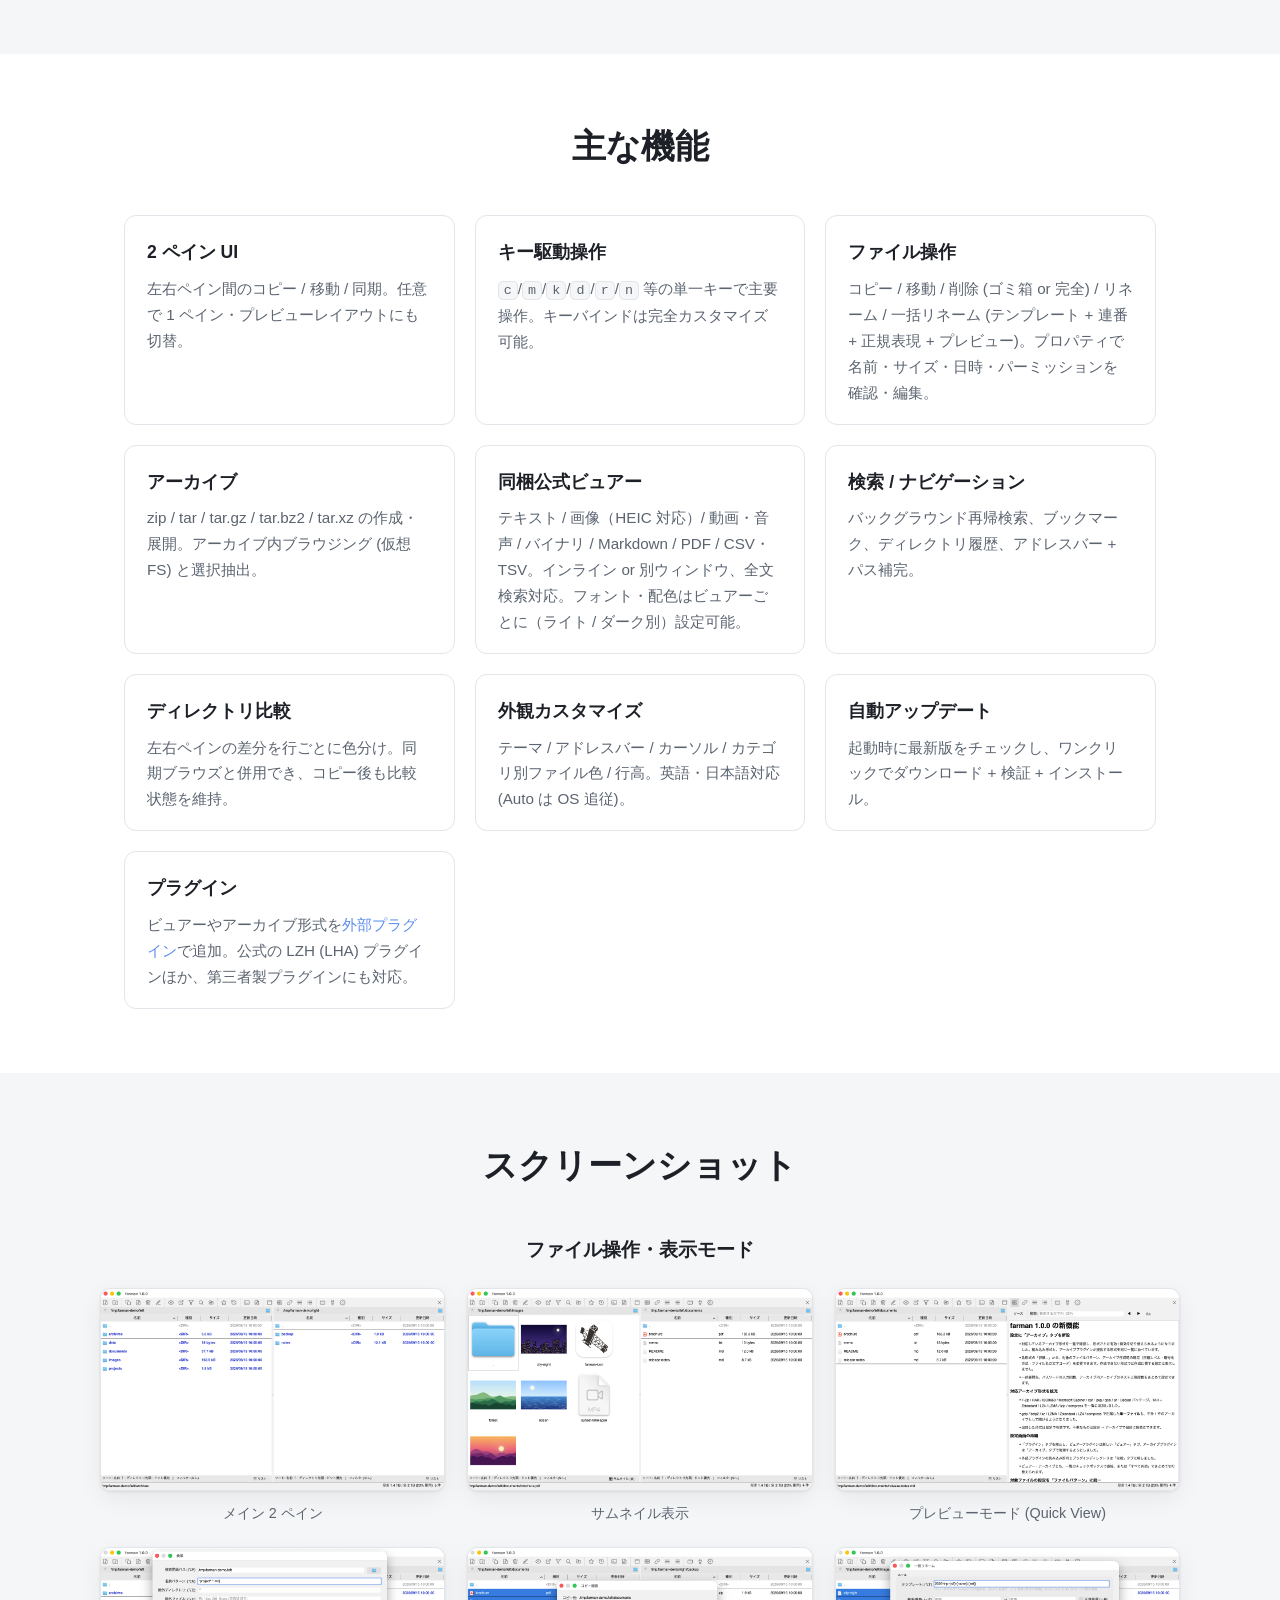
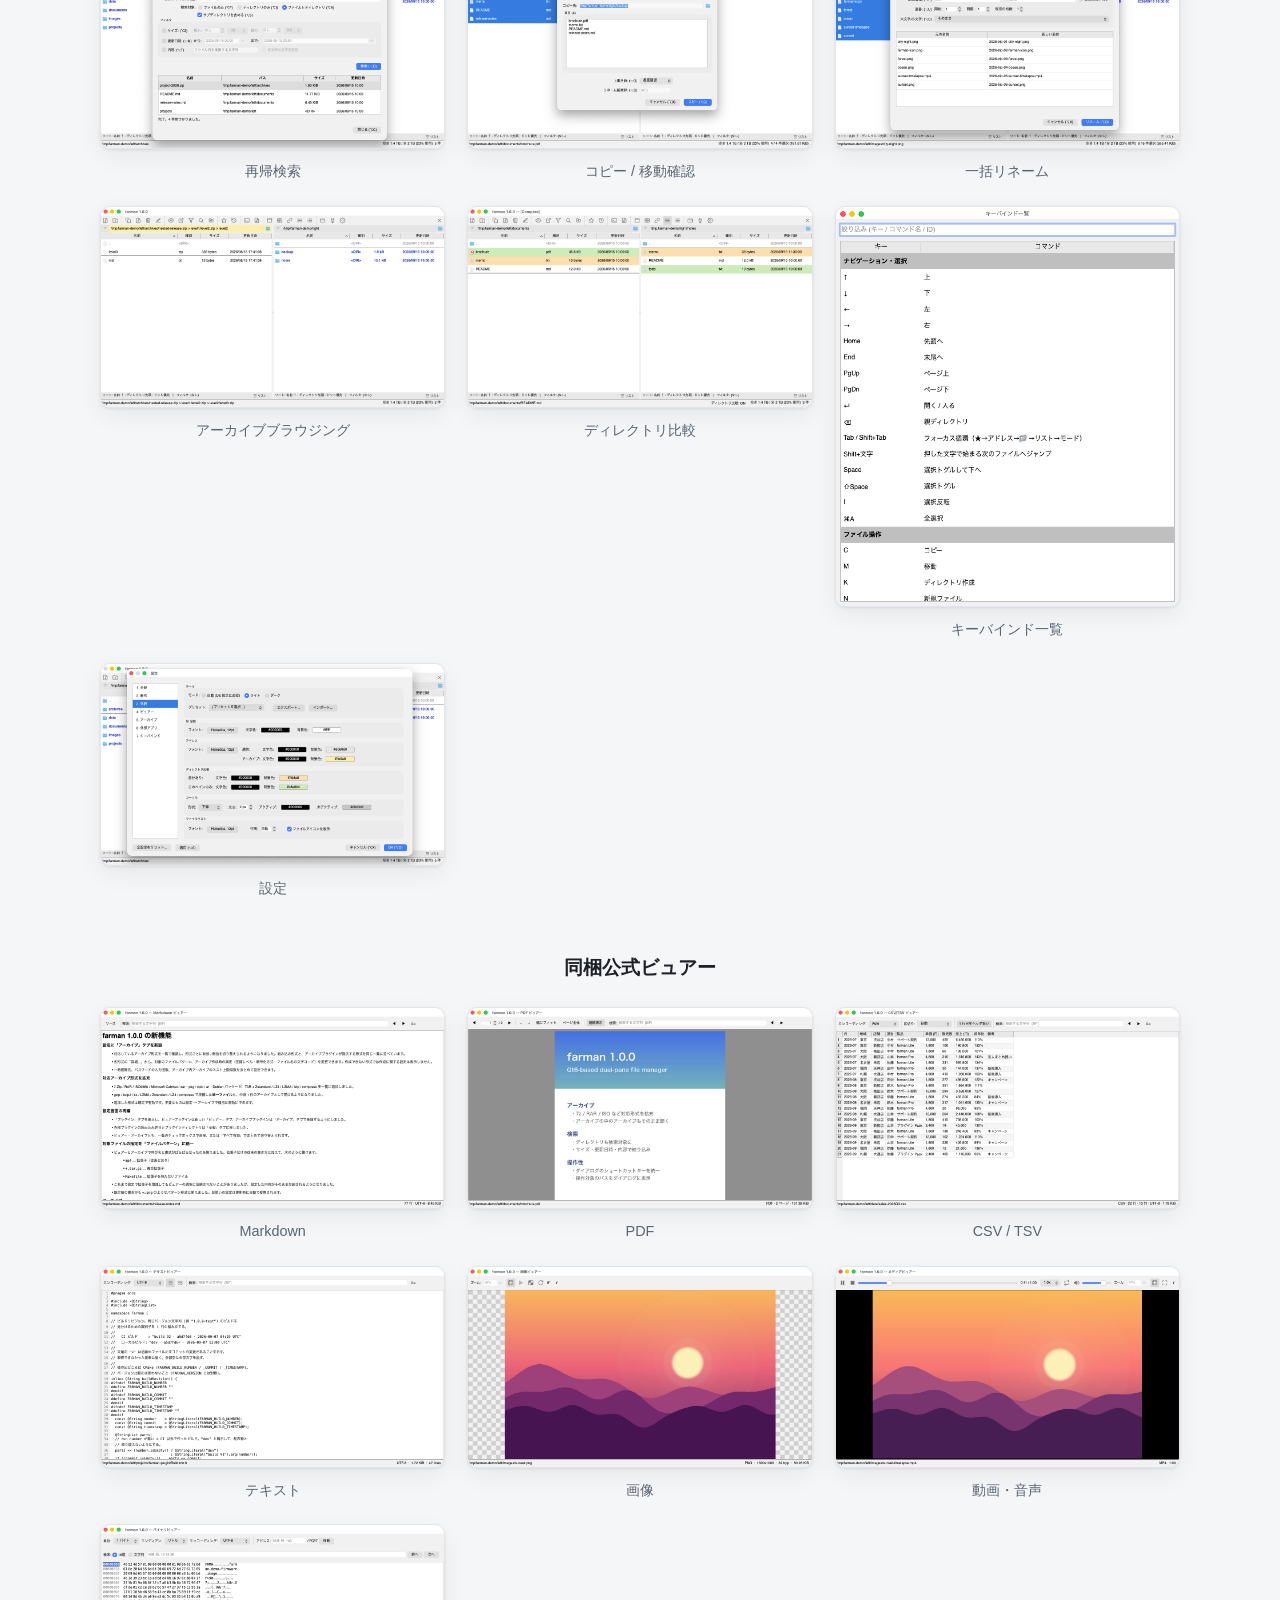
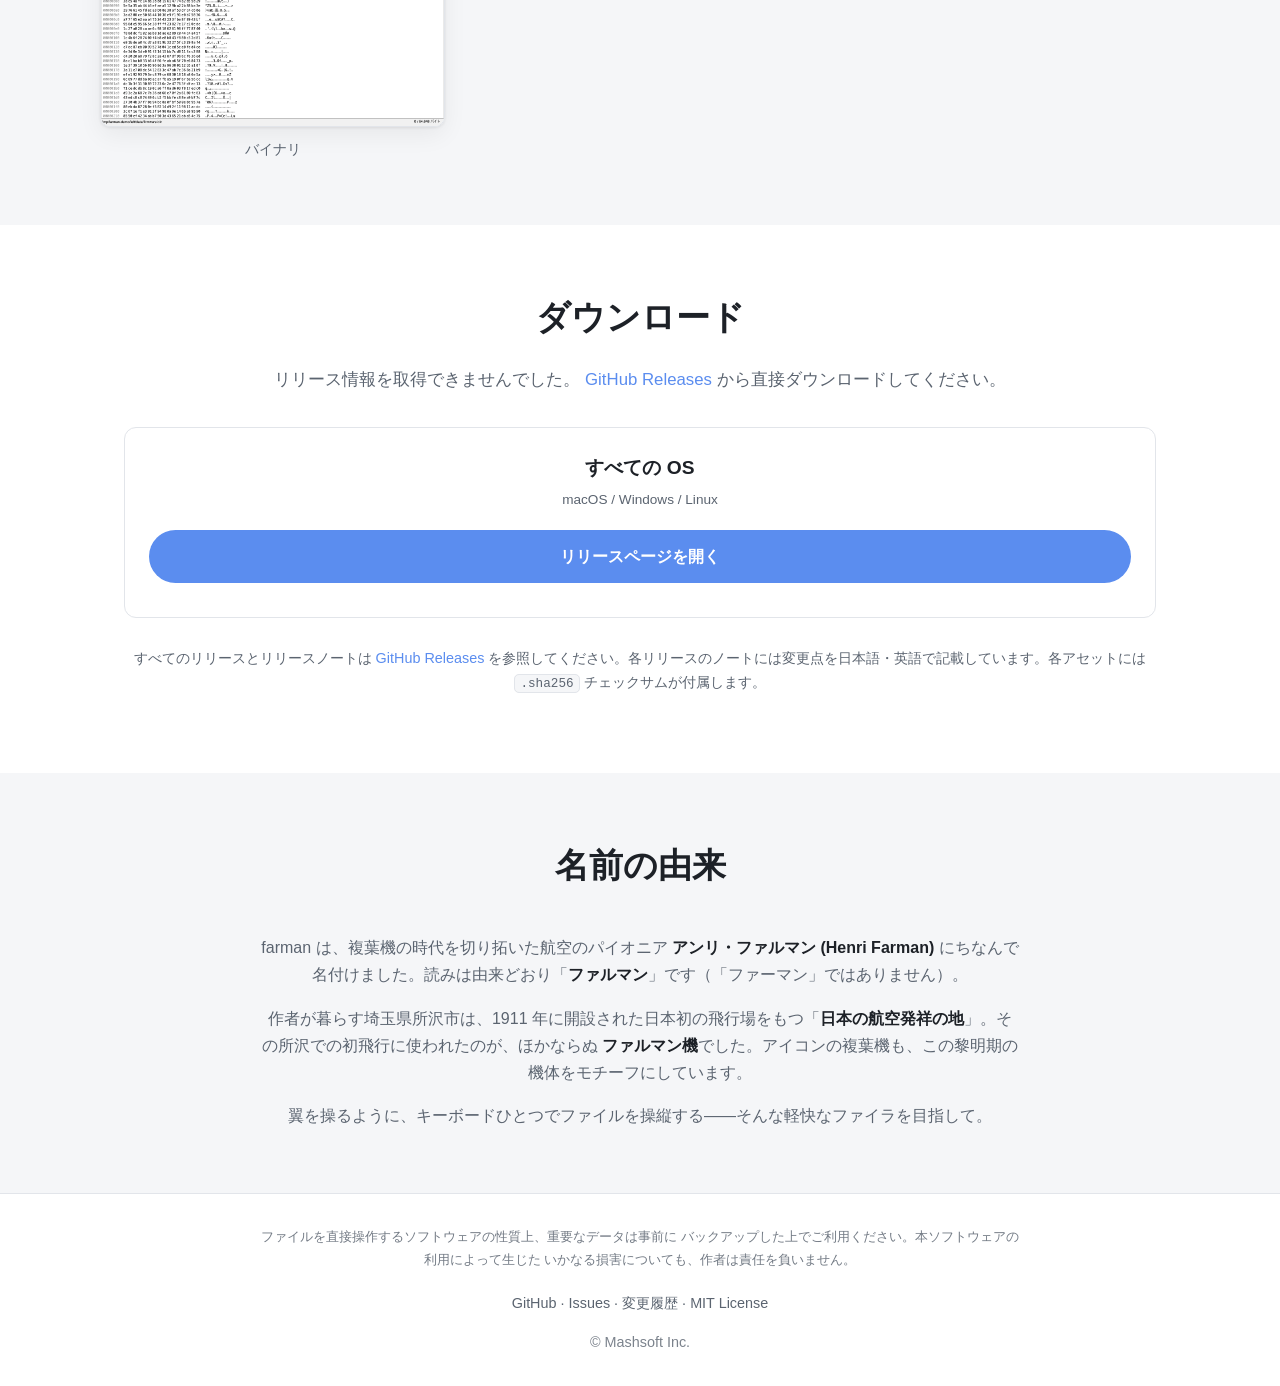
==== commit fee84b79: "fix(wording): 「1画面 / 2画面」「シングル / デュアルペイン」を「1 ペイン / 2 ペイン」にそろえる TIPS やメニューは「ペイン」なのに、設定「一覧の表示形式」の欄名とコマ" ====
--- a/docs/index.html
+++ b/docs/index.html
@@ -91,7 +91,7 @@
     <div class="feature-grid">
       <div class="feature">
         <h3>2 ペイン UI</h3>
-        <p>左右ペイン間のコピー / 移動 / 同期。任意でシングルペイン・プレビューレイアウトにも切替。</p>
+        <p>左右ペイン間のコピー / 移動 / 同期。任意で 1 ペイン・プレビューレイアウトにも切替。</p>
       </div>
       <div class="feature">
         <h3>キー駆動操作</h3>
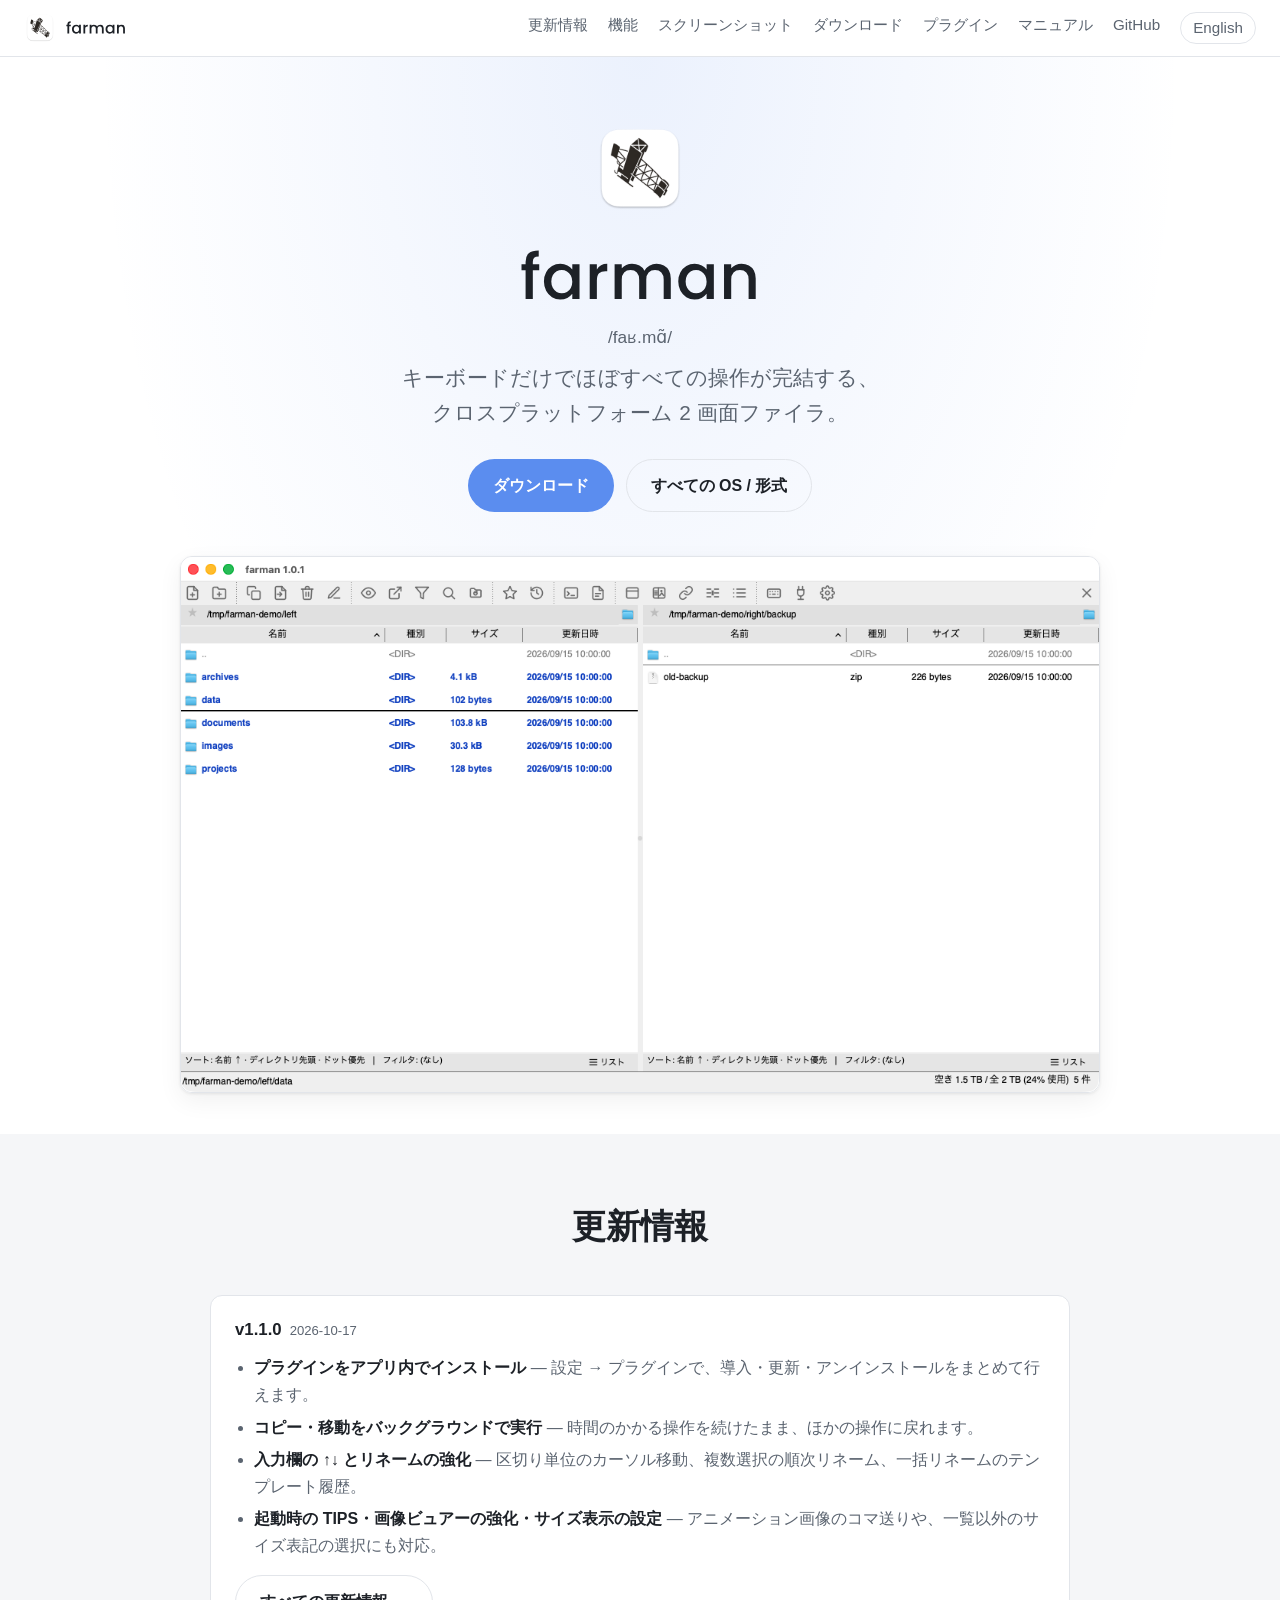
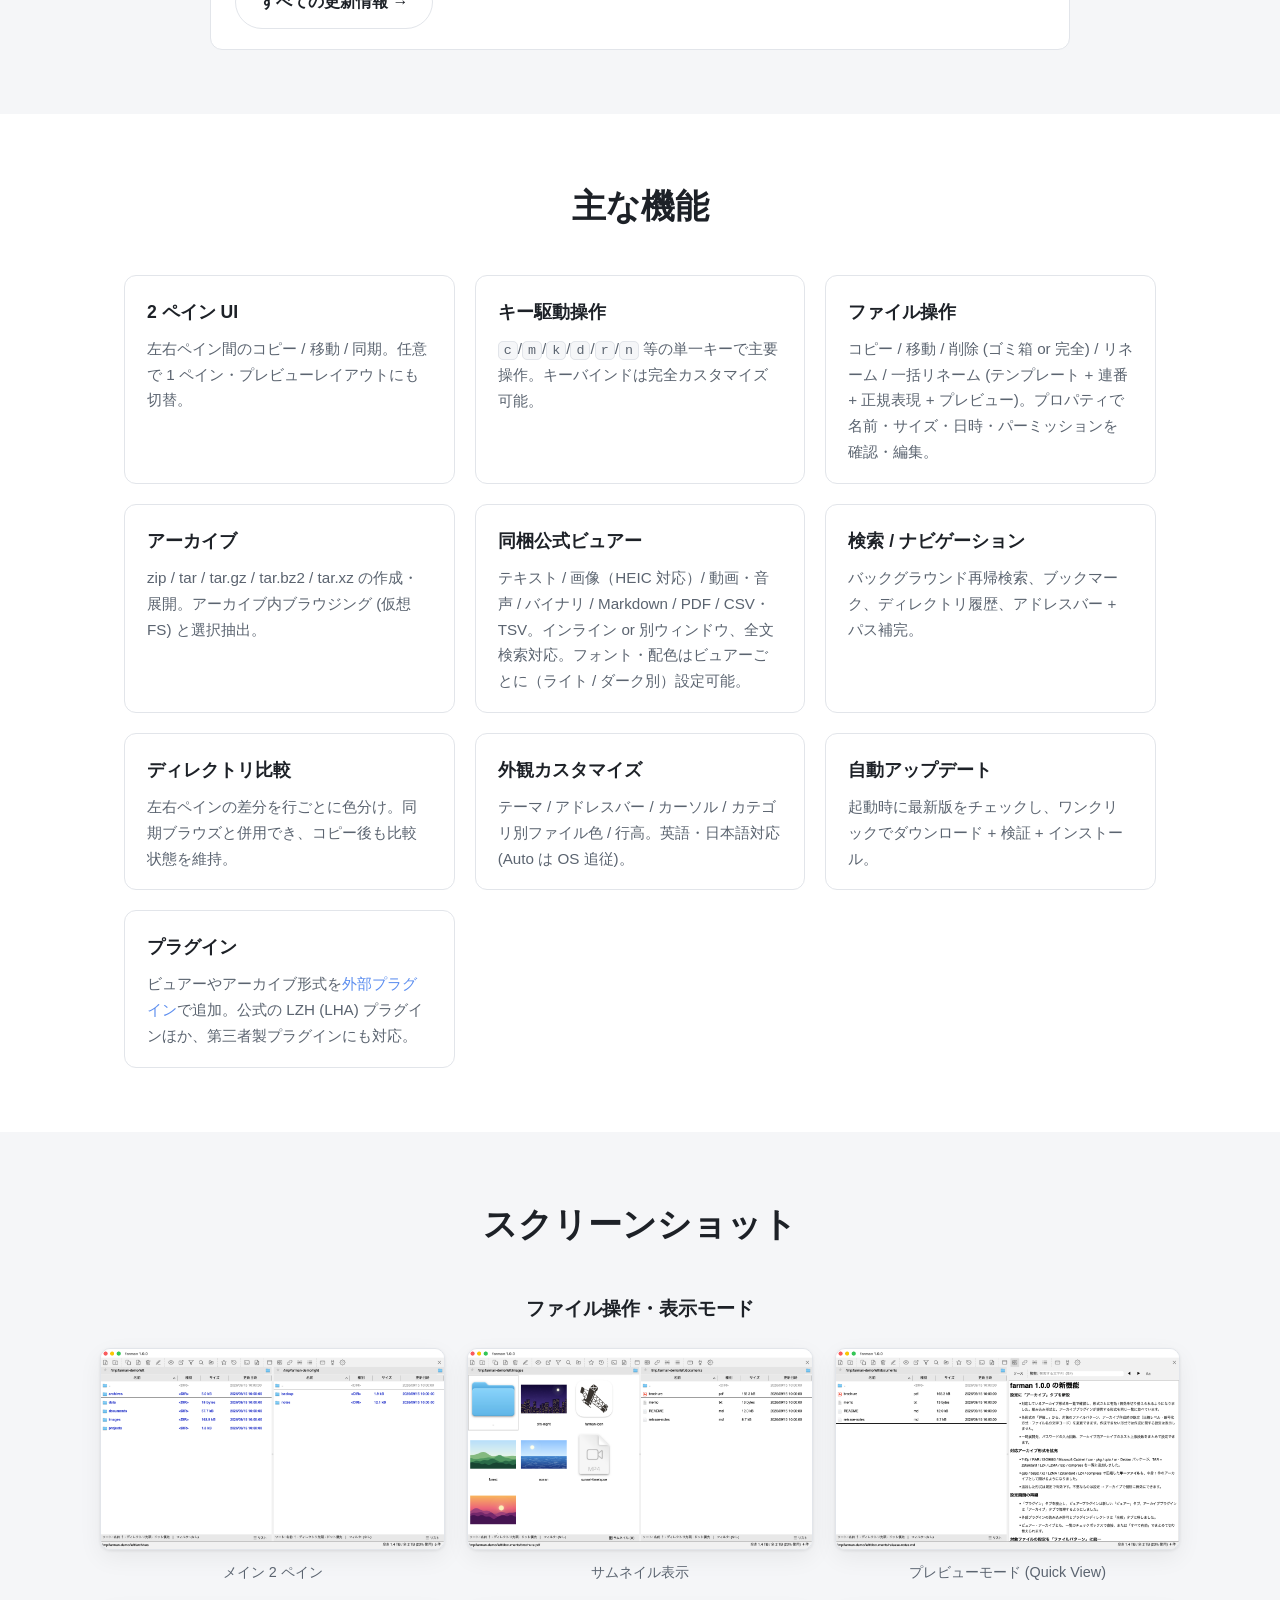
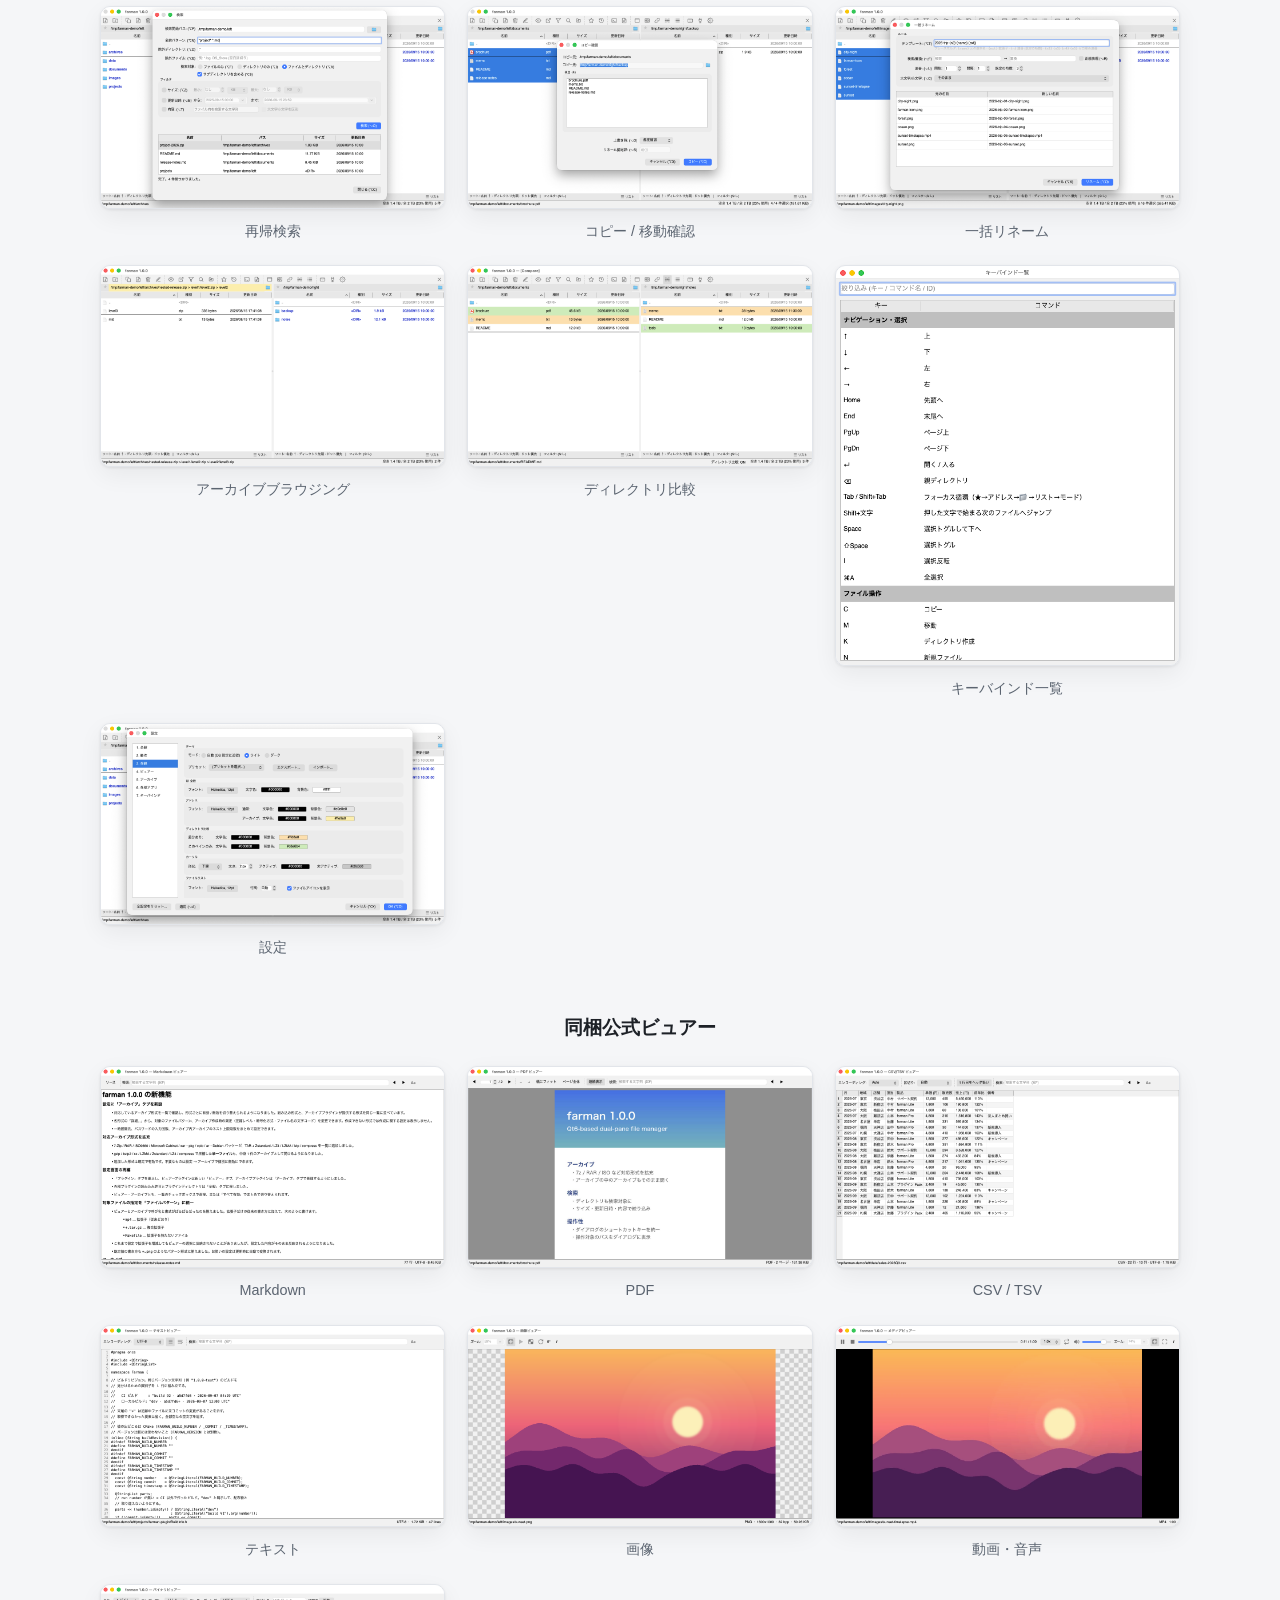
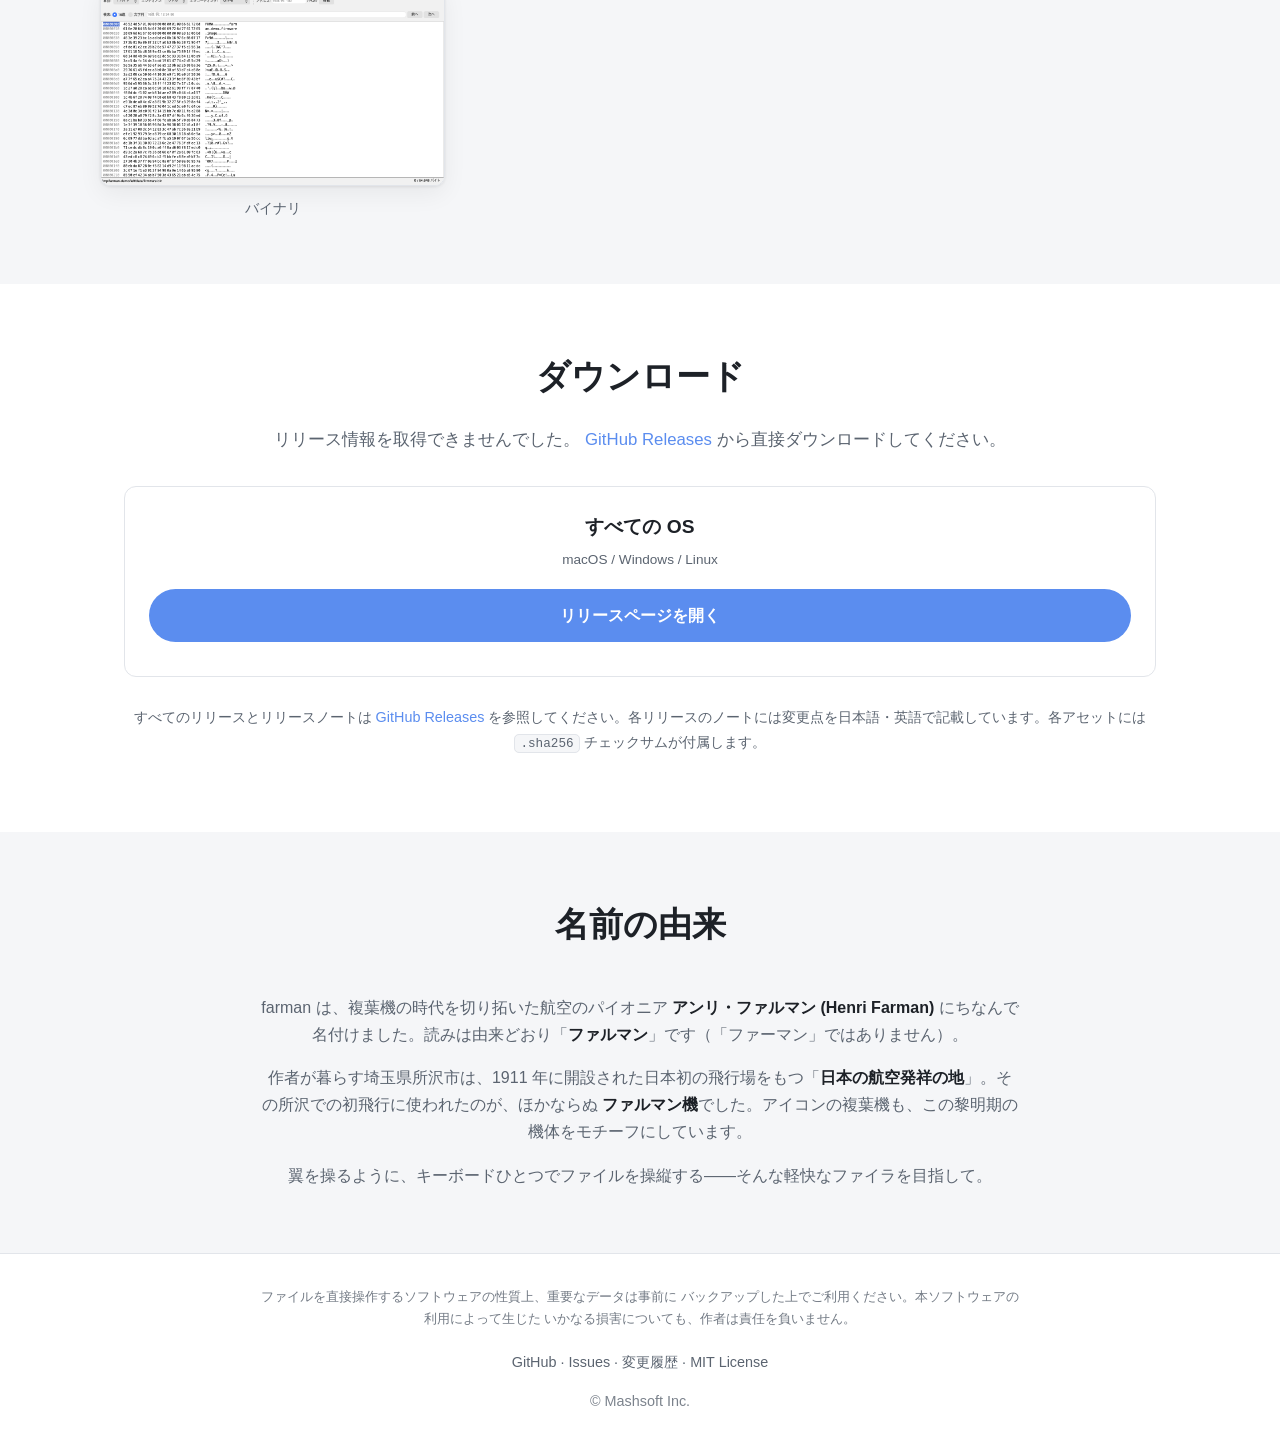
==== commit 9f3df369: "docs(whatsnew): 入力欄のカーソル移動・リネーム・サイズ表示の設定を v1.1.0 に追記する アップデート内容 (ja/en) と Web サイトの新機能ページ (v1.1.0 の節)" ====
--- a/docs/index.html
+++ b/docs/index.html
@@ -75,11 +75,12 @@
   <section class="section section-alt" id="whatsnew">
     <h2>更新情報</h2>
     <div class="wn-summary">
-      <p class="wn-summary-head">v1.0.1<span class="wn-summary-date">2026-09-18</span></p>
+      <p class="wn-summary-head">v1.1.0<span class="wn-summary-date">2026-10-17</span></p>
       <ul class="wn-summary-list">
-        <li><strong>上書き確認に「以降にも適用」</strong> — コピー・移動で重複が発生した場合の上書き or スキップの選択を、以降の重複時にも適用できるようにしました。</li>
-        <li><strong>ディスク容量を GB 単位で表示</strong> — ステータスバーのディスク容量を GiB 単位 (1024 ベース) の値で表示していたのを、GB 単位 (1000 ベース) で表示するよう修正しました。</li>
-        <li><strong>不具合修正</strong> — 使用率の「%%」二重表示、検索ボタンの ⌥O 表記、表示メニューの誤字。</li>
+        <li><strong>プラグインをアプリ内でインストール</strong> — 設定 → プラグインで、導入・更新・アンインストールをまとめて行えます。</li>
+        <li><strong>コピー・移動をバックグラウンドで実行</strong> — 時間のかかる操作を続けたまま、ほかの操作に戻れます。</li>
+        <li><strong>入力欄の ↑↓ とリネームの強化</strong> — 区切り単位のカーソル移動、複数選択の順次リネーム、一括リネームのテンプレート履歴。</li>
+        <li><strong>起動時の TIPS・画像ビュアーの強化・サイズ表示の設定</strong> — アニメーション画像のコマ送りや、一覧以外のサイズ表記の選択にも対応。</li>
       </ul>
       <a class="btn btn-ghost" href="whatsnew/">すべての更新情報 →</a>
     </div>
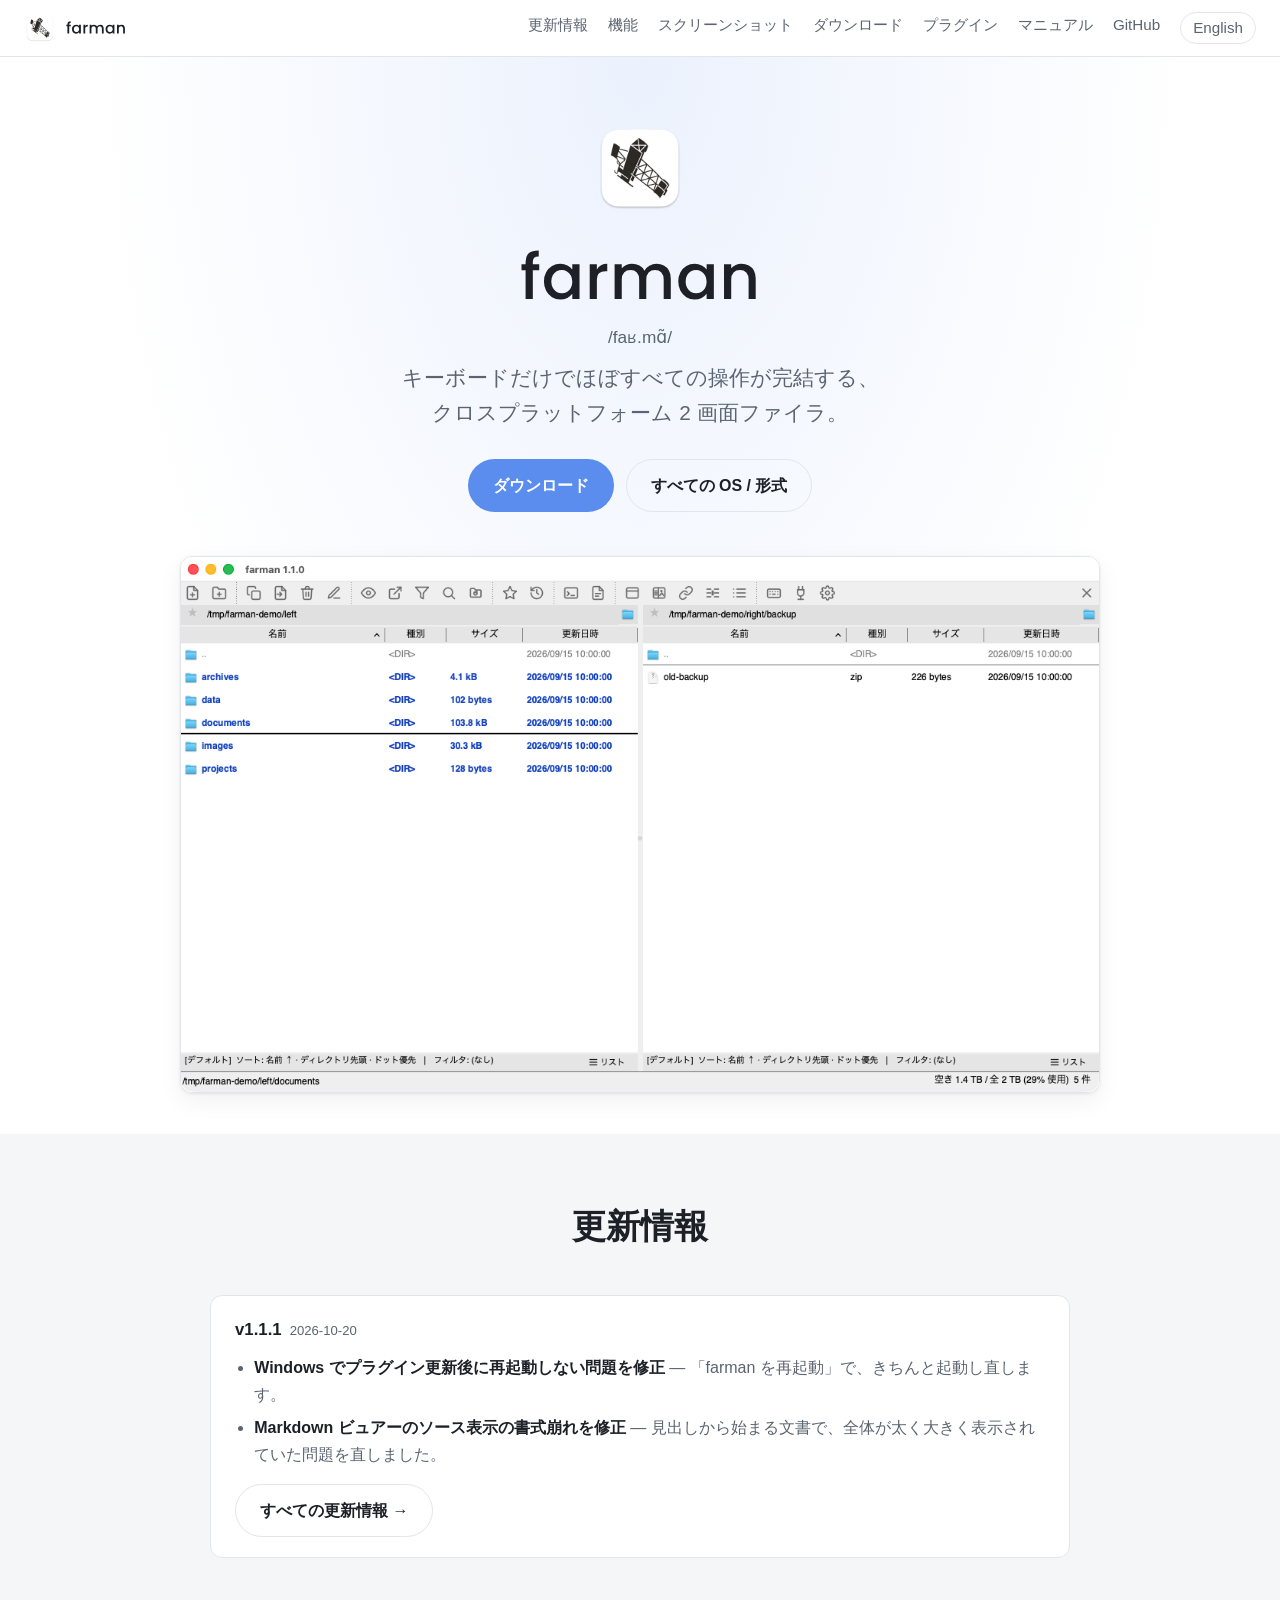
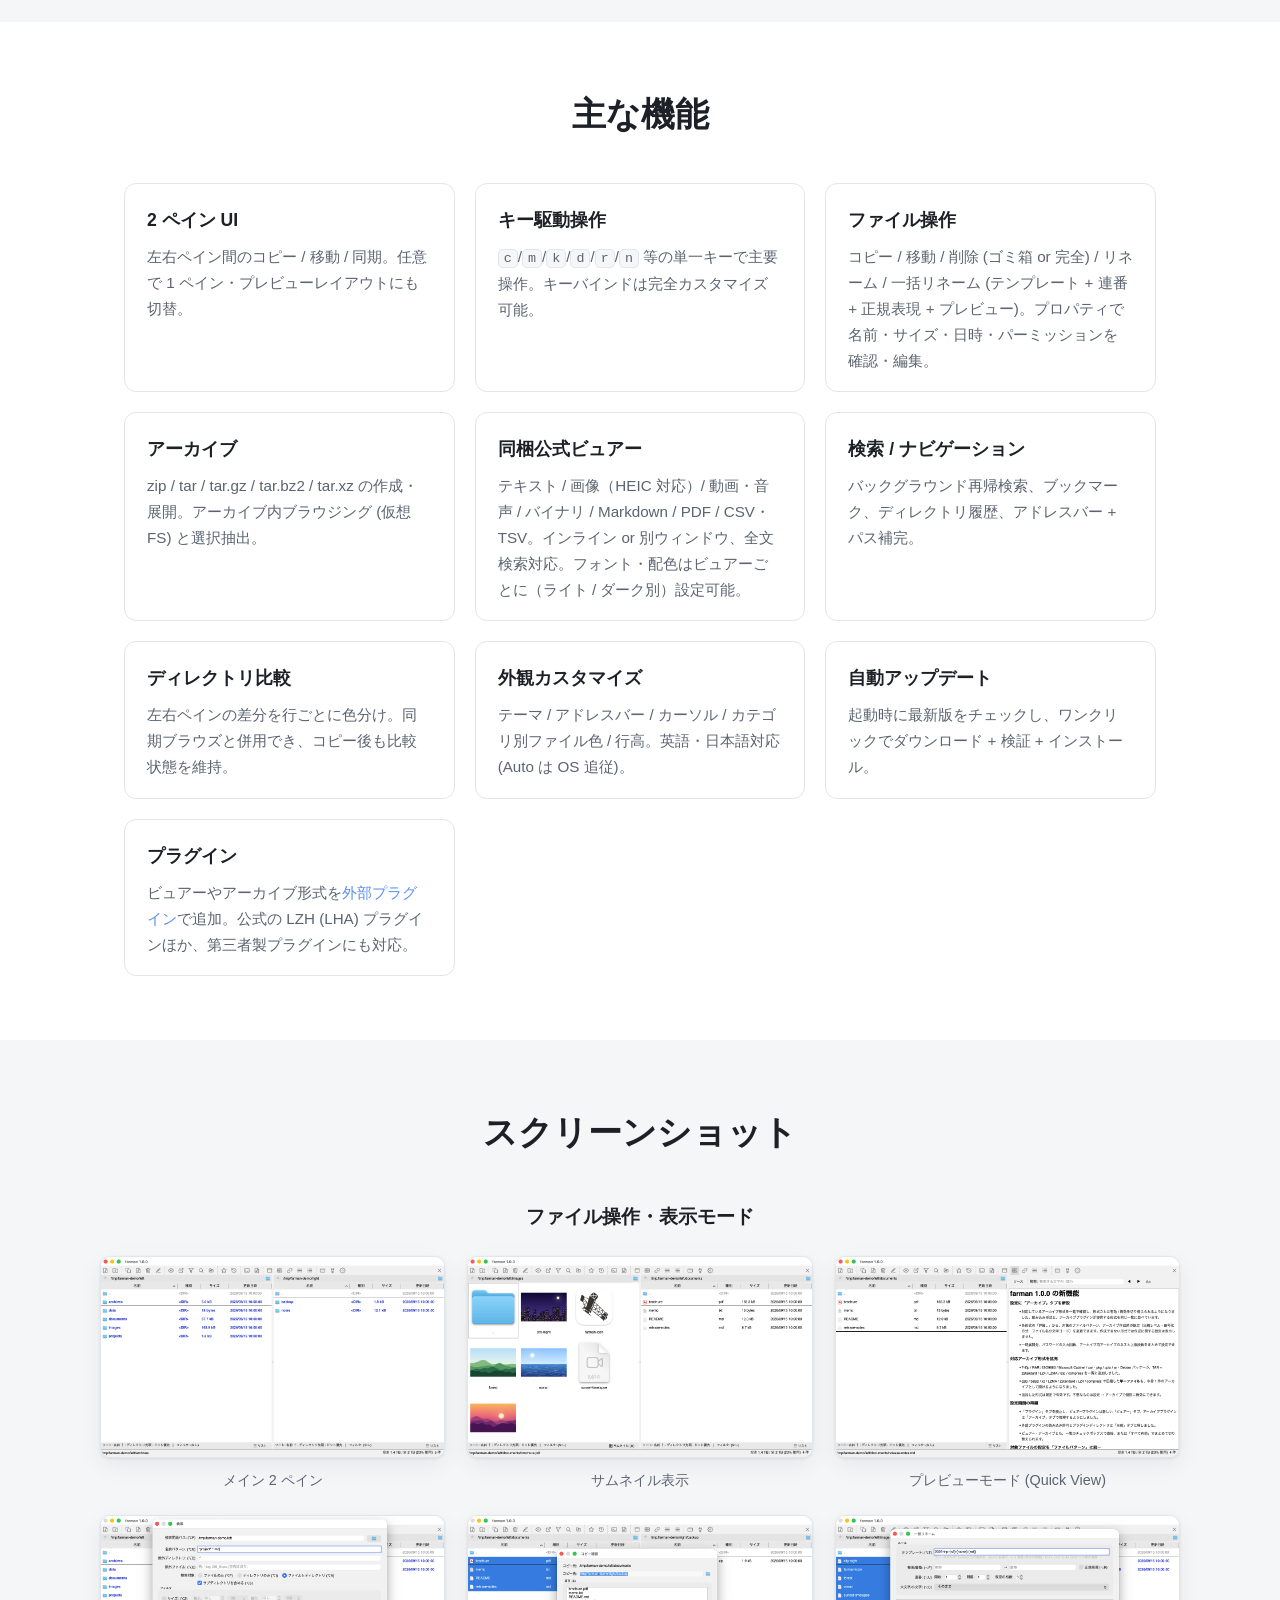
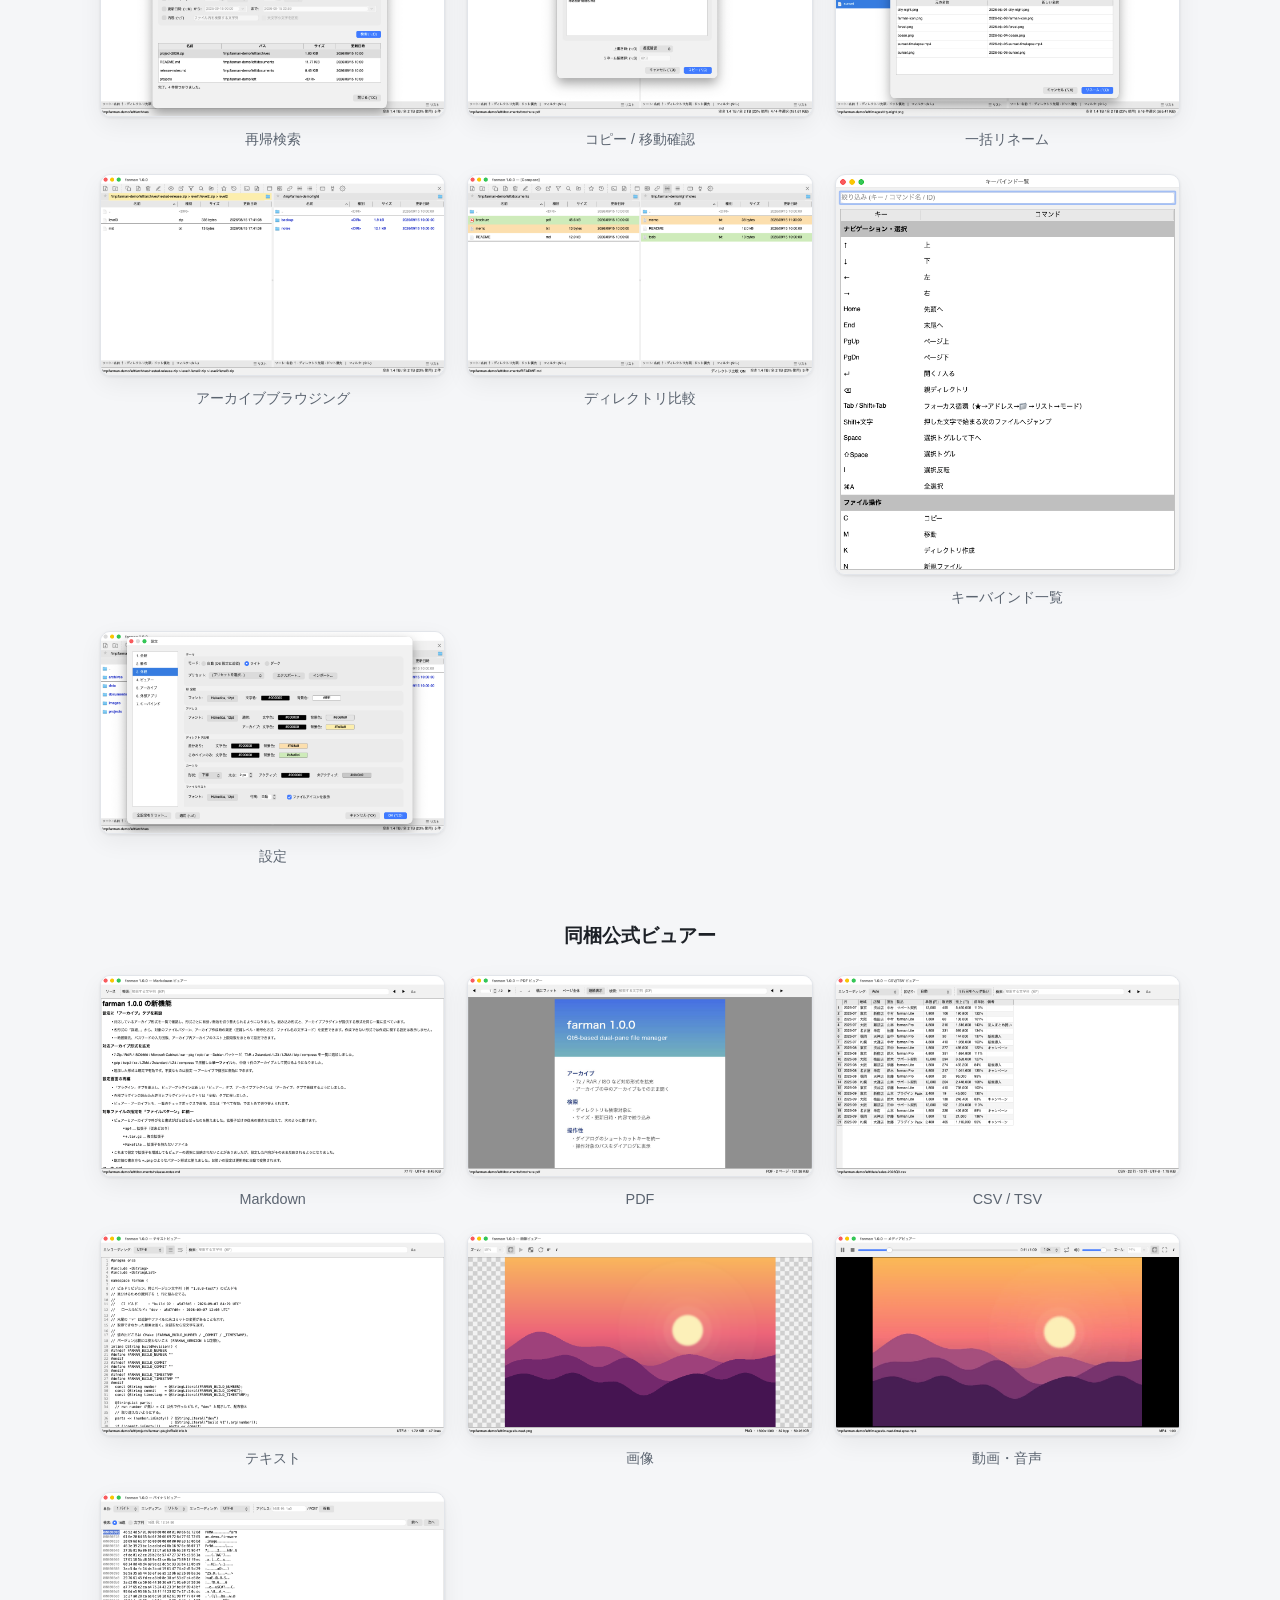
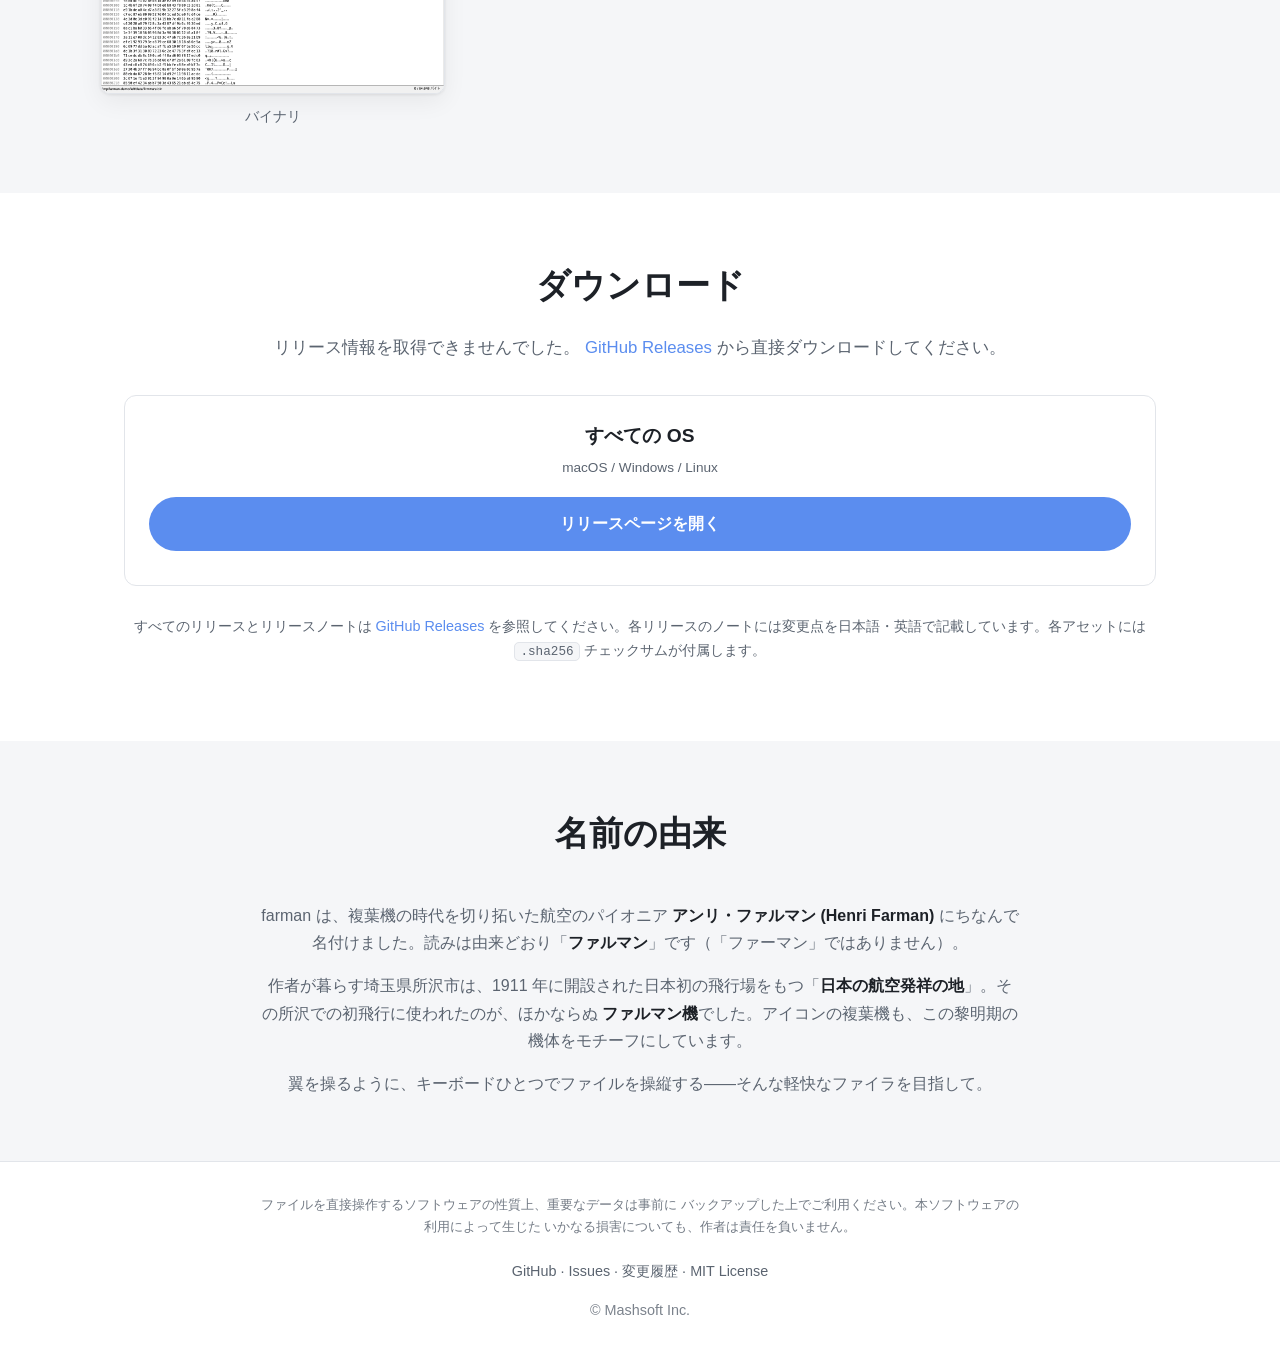
==== commit 276ca04a: "docs: 1.1.1 の更新内容 (whatsnew・Web の新機能ページ・トップの概要) を追加する Co-Authored-By: Claude Sonnet 5.5 <noreply@ant" ====
--- a/docs/index.html
+++ b/docs/index.html
@@ -75,12 +75,10 @@
   <section class="section section-alt" id="whatsnew">
     <h2>更新情報</h2>
     <div class="wn-summary">
-      <p class="wn-summary-head">v1.1.0<span class="wn-summary-date">2026-10-17</span></p>
+      <p class="wn-summary-head">v1.1.1<span class="wn-summary-date">2026-10-20</span></p>
       <ul class="wn-summary-list">
-        <li><strong>プラグインをアプリ内でインストール</strong> — 設定 → プラグインで、導入・更新・アンインストールをまとめて行えます。</li>
-        <li><strong>コピー・移動をバックグラウンドで実行</strong> — 時間のかかる操作を続けたまま、ほかの操作に戻れます。</li>
-        <li><strong>入力欄の ↑↓ とリネームの強化</strong> — 区切り単位のカーソル移動、複数選択の順次リネーム、一括リネームのテンプレート履歴。</li>
-        <li><strong>起動時の TIPS・画像ビュアーの強化・サイズ表示の設定</strong> — アニメーション画像のコマ送りや、一覧以外のサイズ表記の選択にも対応。</li>
+        <li><strong>Windows でプラグイン更新後に再起動しない問題を修正</strong> — 「farman を再起動」で、きちんと起動し直します。</li>
+        <li><strong>Markdown ビュアーのソース表示の書式崩れを修正</strong> — 見出しから始まる文書で、全体が太く大きく表示されていた問題を直しました。</li>
       </ul>
       <a class="btn btn-ghost" href="whatsnew/">すべての更新情報 →</a>
     </div>
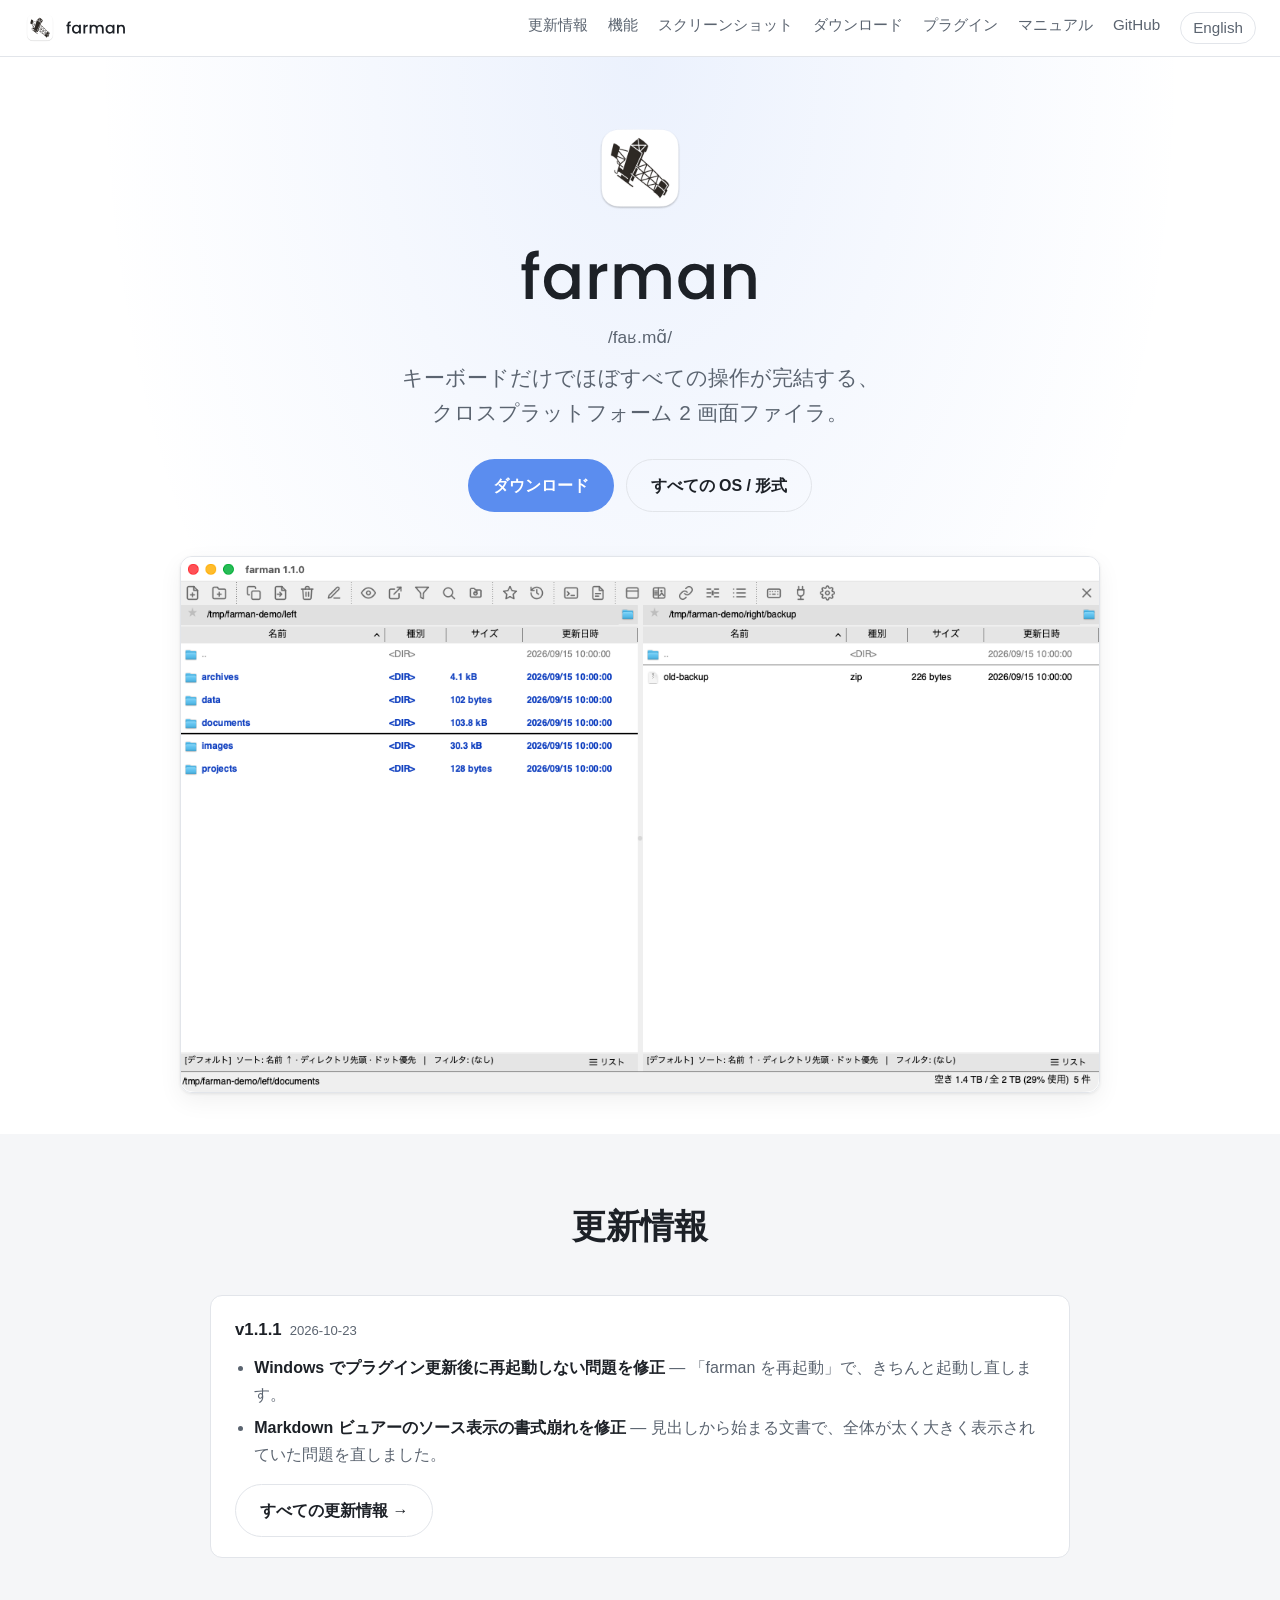
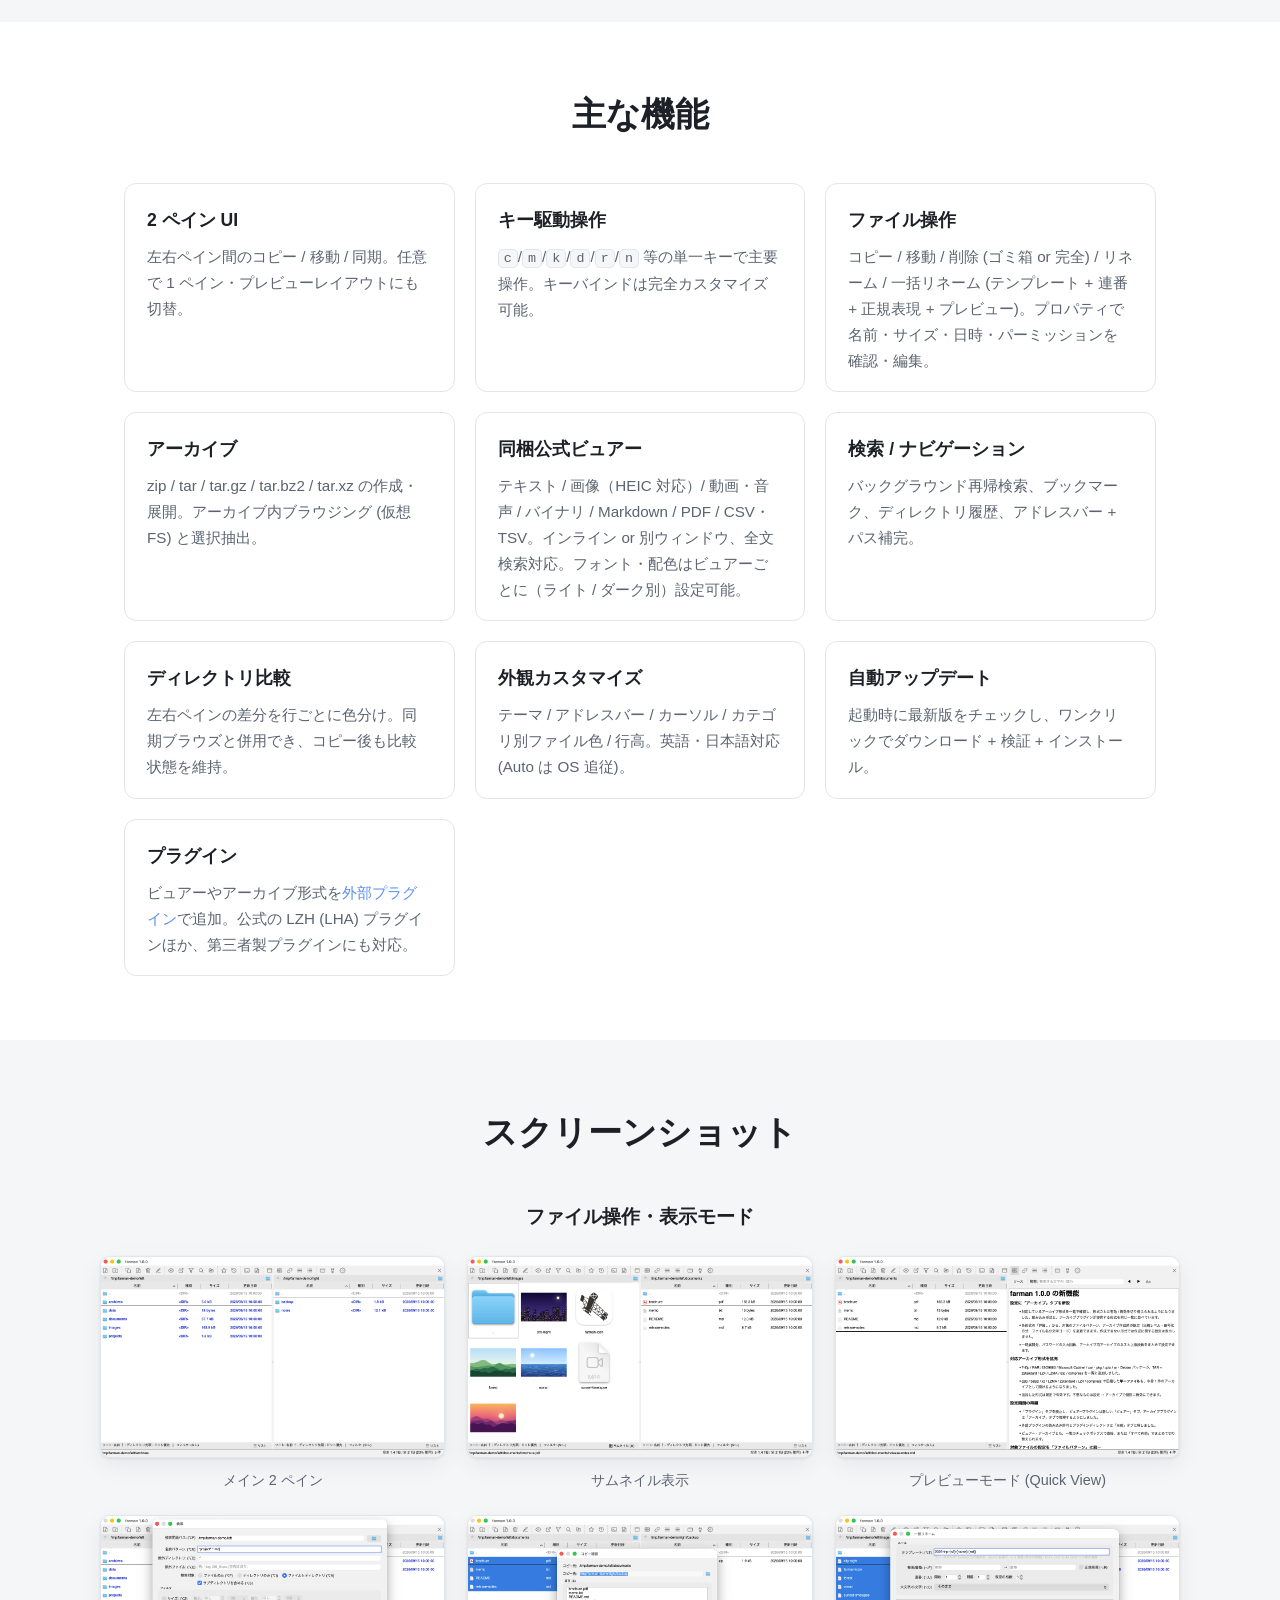
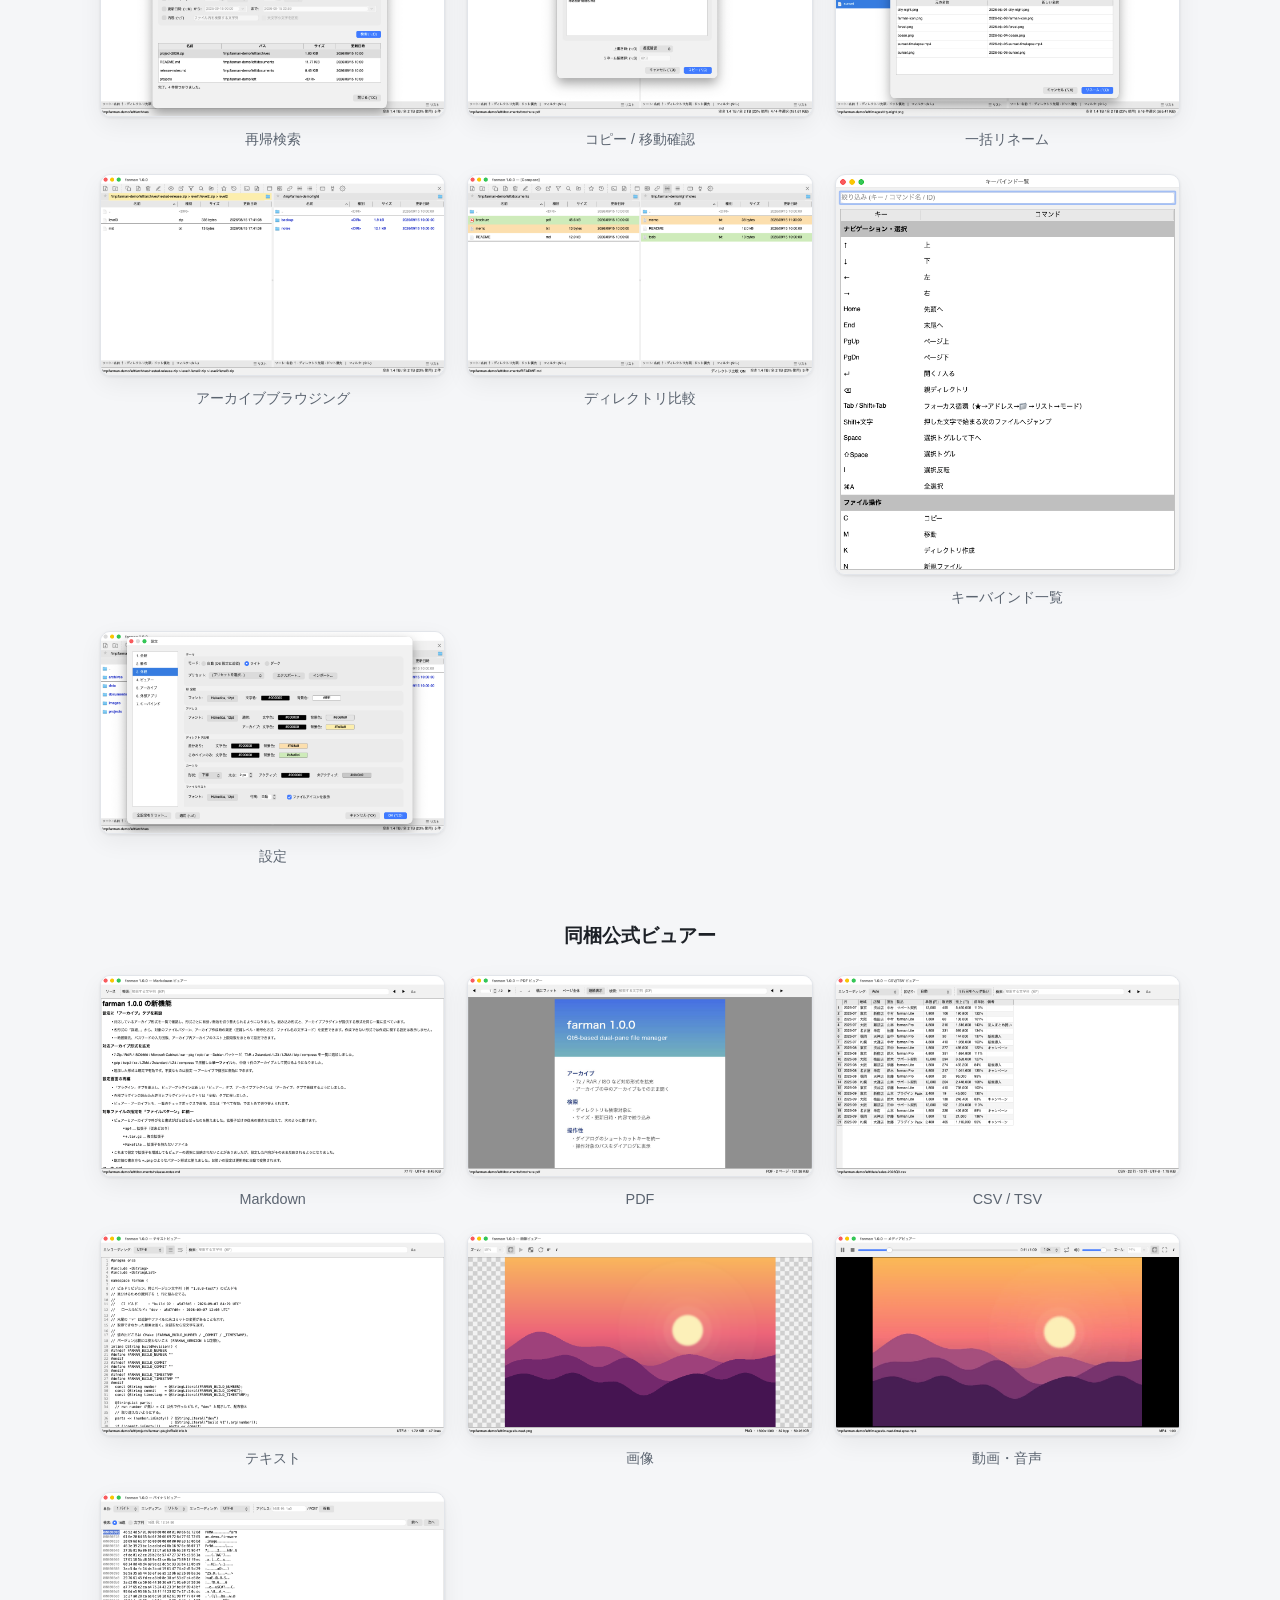
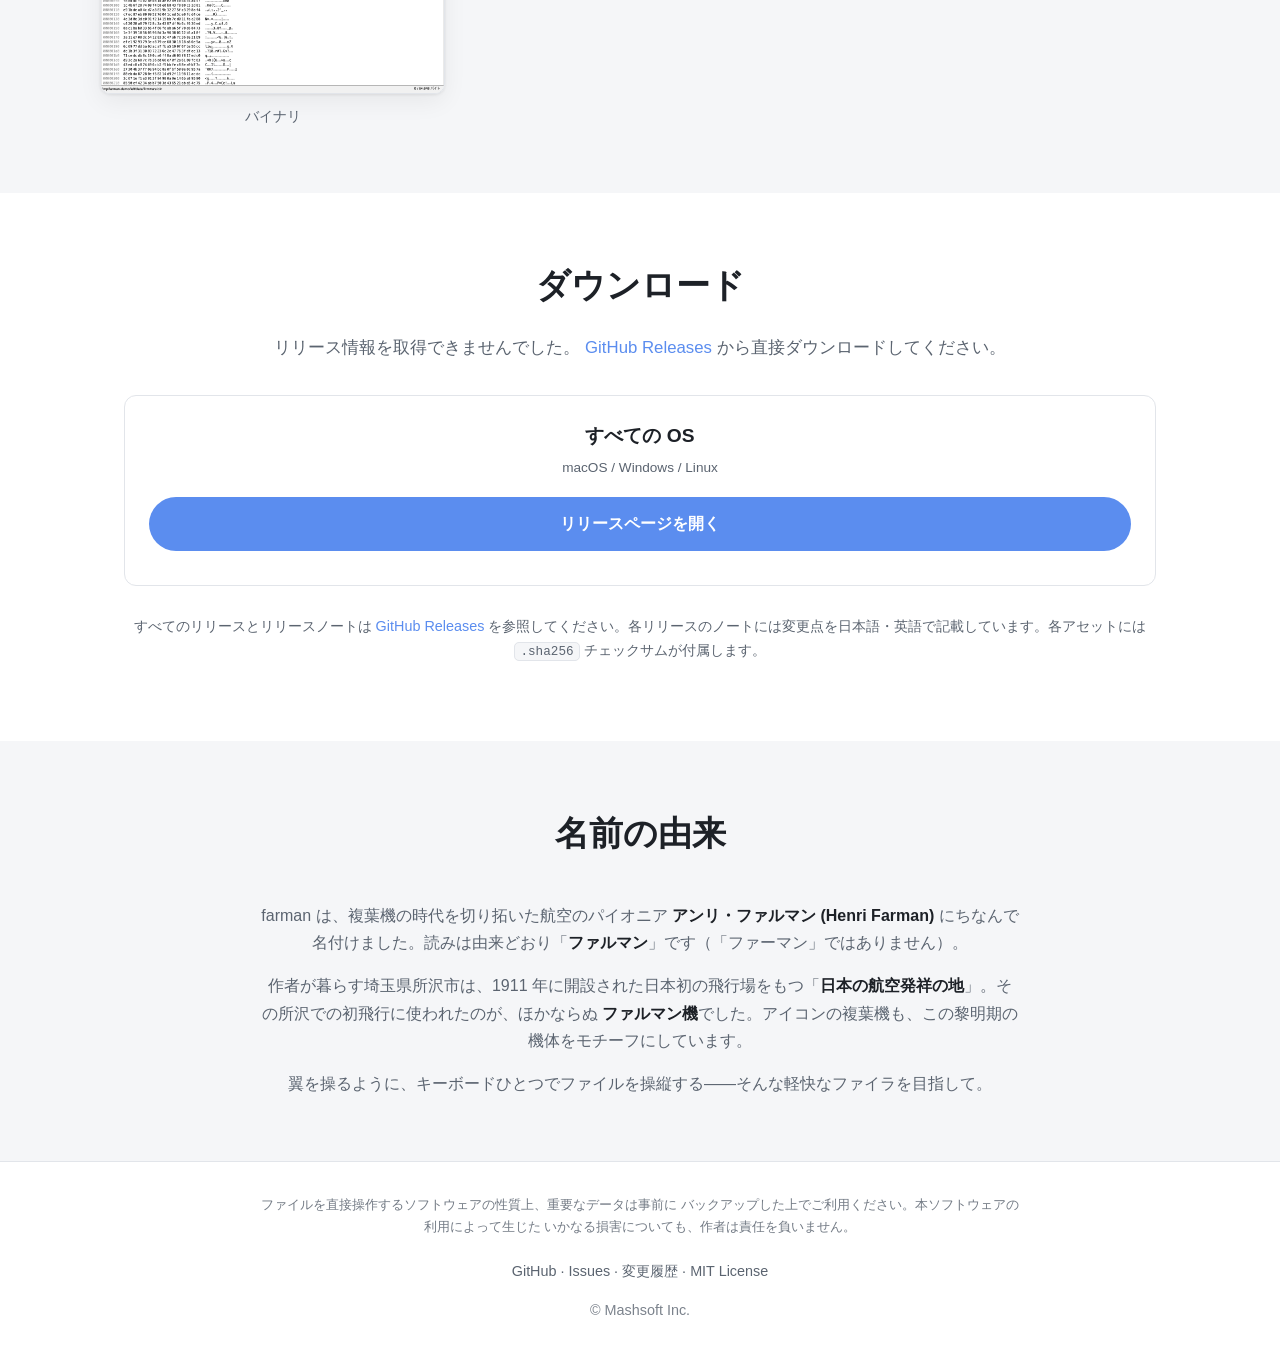
==== commit 7c808a31: "docs: 1.1.1 のリリース日を 2026-10-23 にする Co-Authored-By: Claude Sonnet 5.5 <noreply@anthropic.com>" ====
--- a/docs/index.html
+++ b/docs/index.html
@@ -75,7 +75,7 @@
   <section class="section section-alt" id="whatsnew">
     <h2>更新情報</h2>
     <div class="wn-summary">
-      <p class="wn-summary-head">v1.1.1<span class="wn-summary-date">2026-10-20</span></p>
+      <p class="wn-summary-head">v1.1.1<span class="wn-summary-date">2026-10-23</span></p>
       <ul class="wn-summary-list">
         <li><strong>Windows でプラグイン更新後に再起動しない問題を修正</strong> — 「farman を再起動」で、きちんと起動し直します。</li>
         <li><strong>Markdown ビュアーのソース表示の書式崩れを修正</strong> — 見出しから始まる文書で、全体が太く大きく表示されていた問題を直しました。</li>
